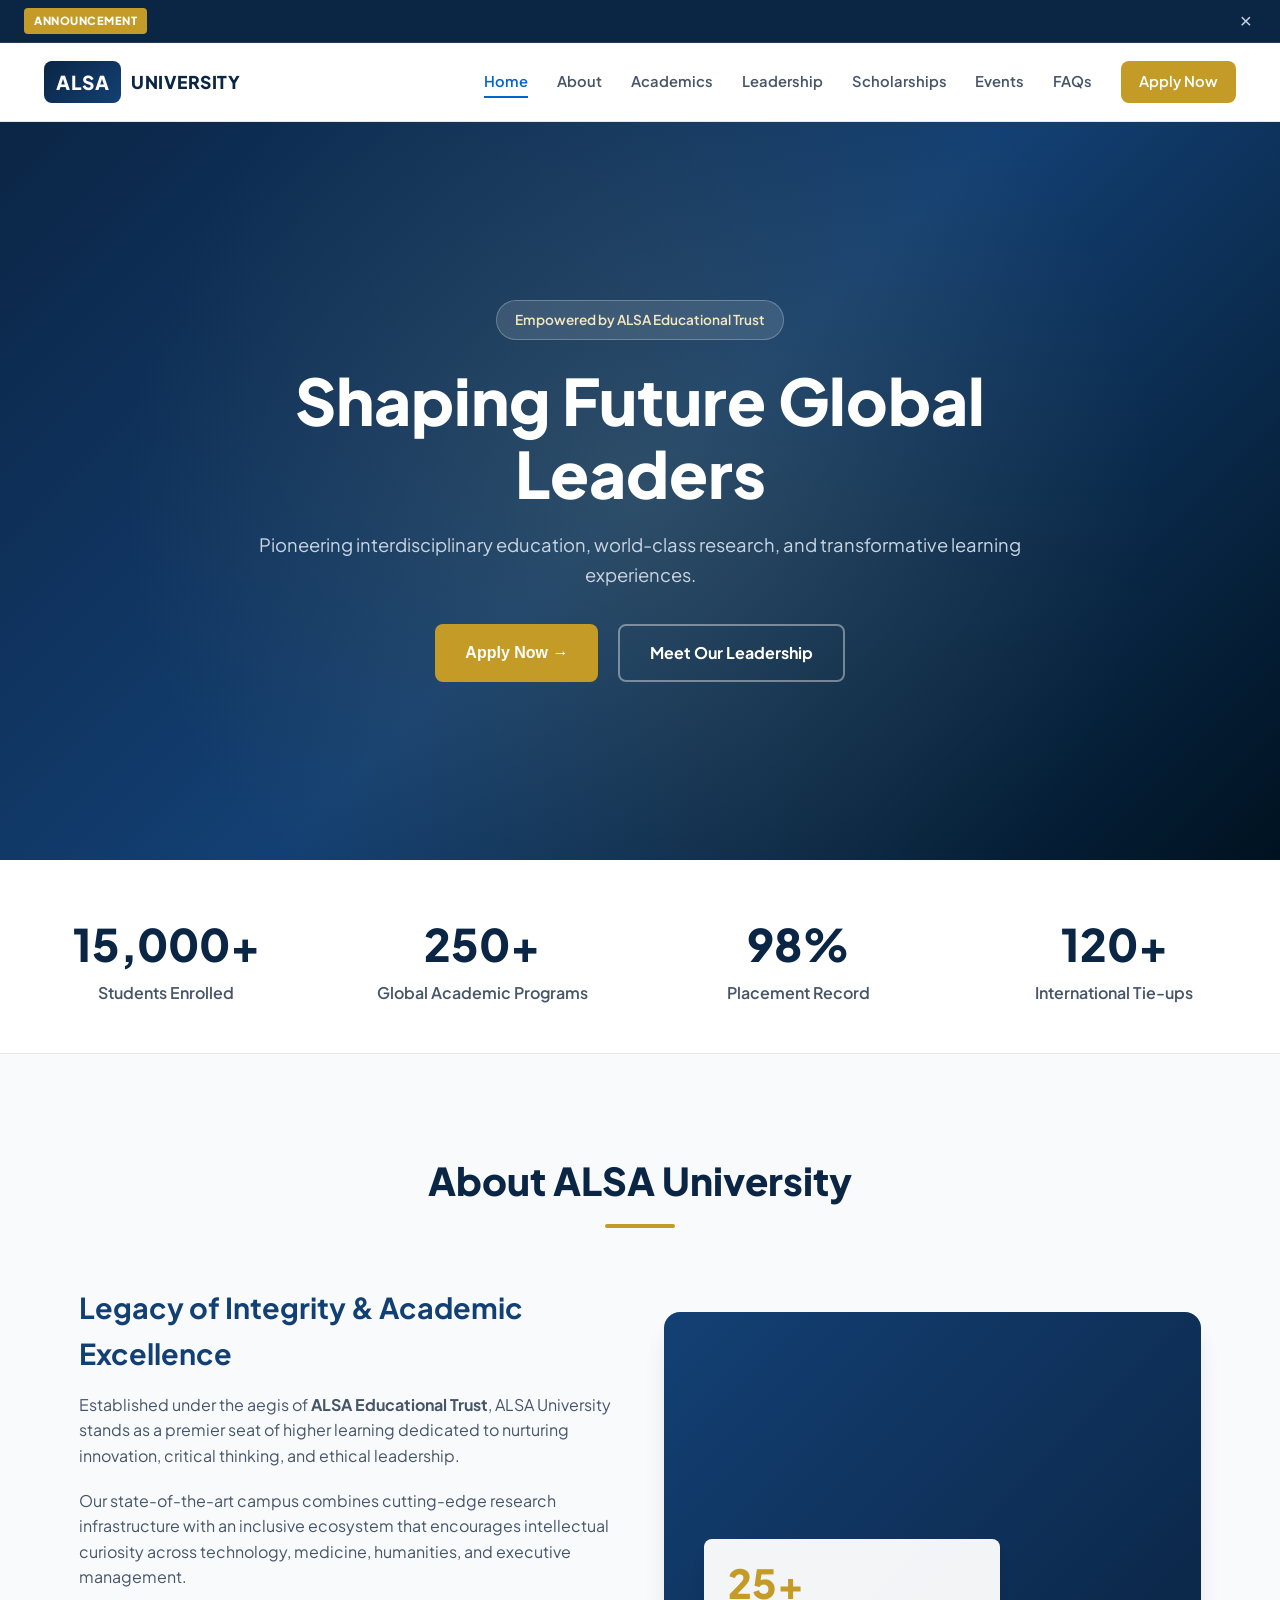
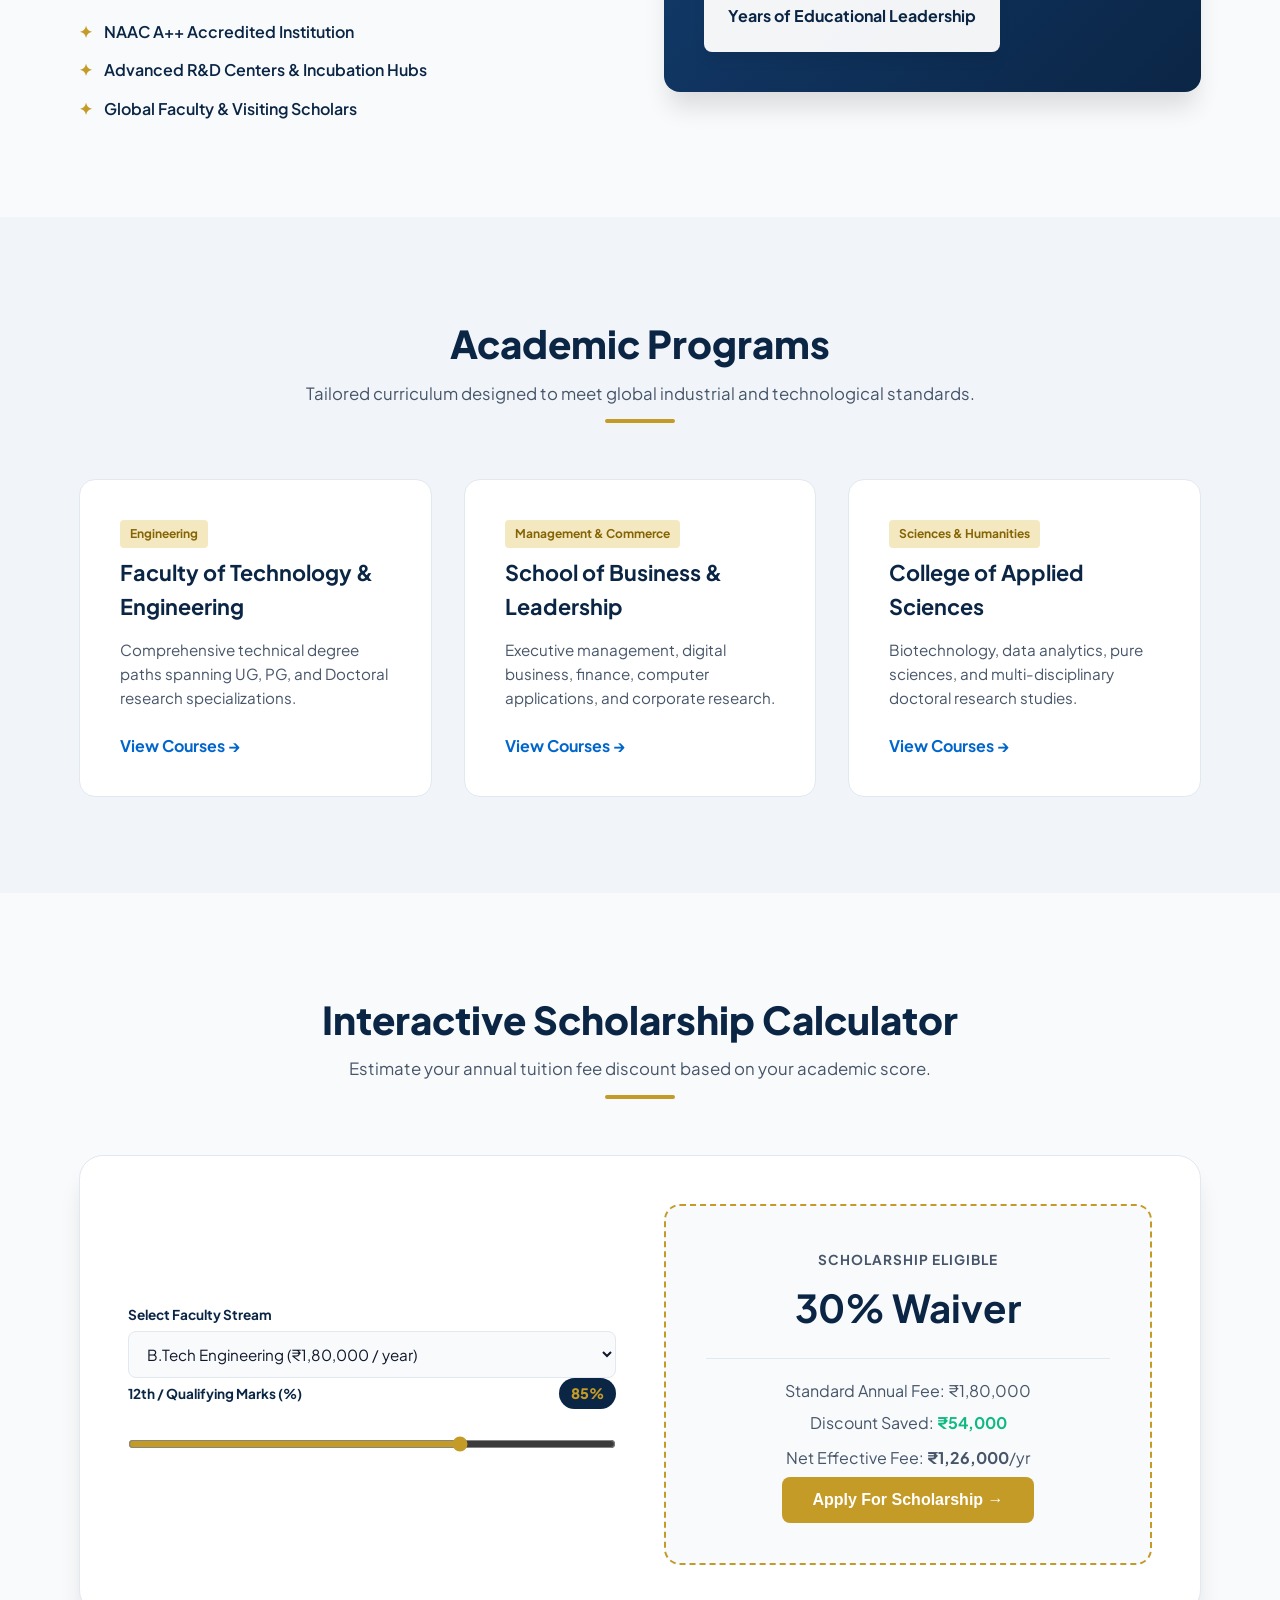
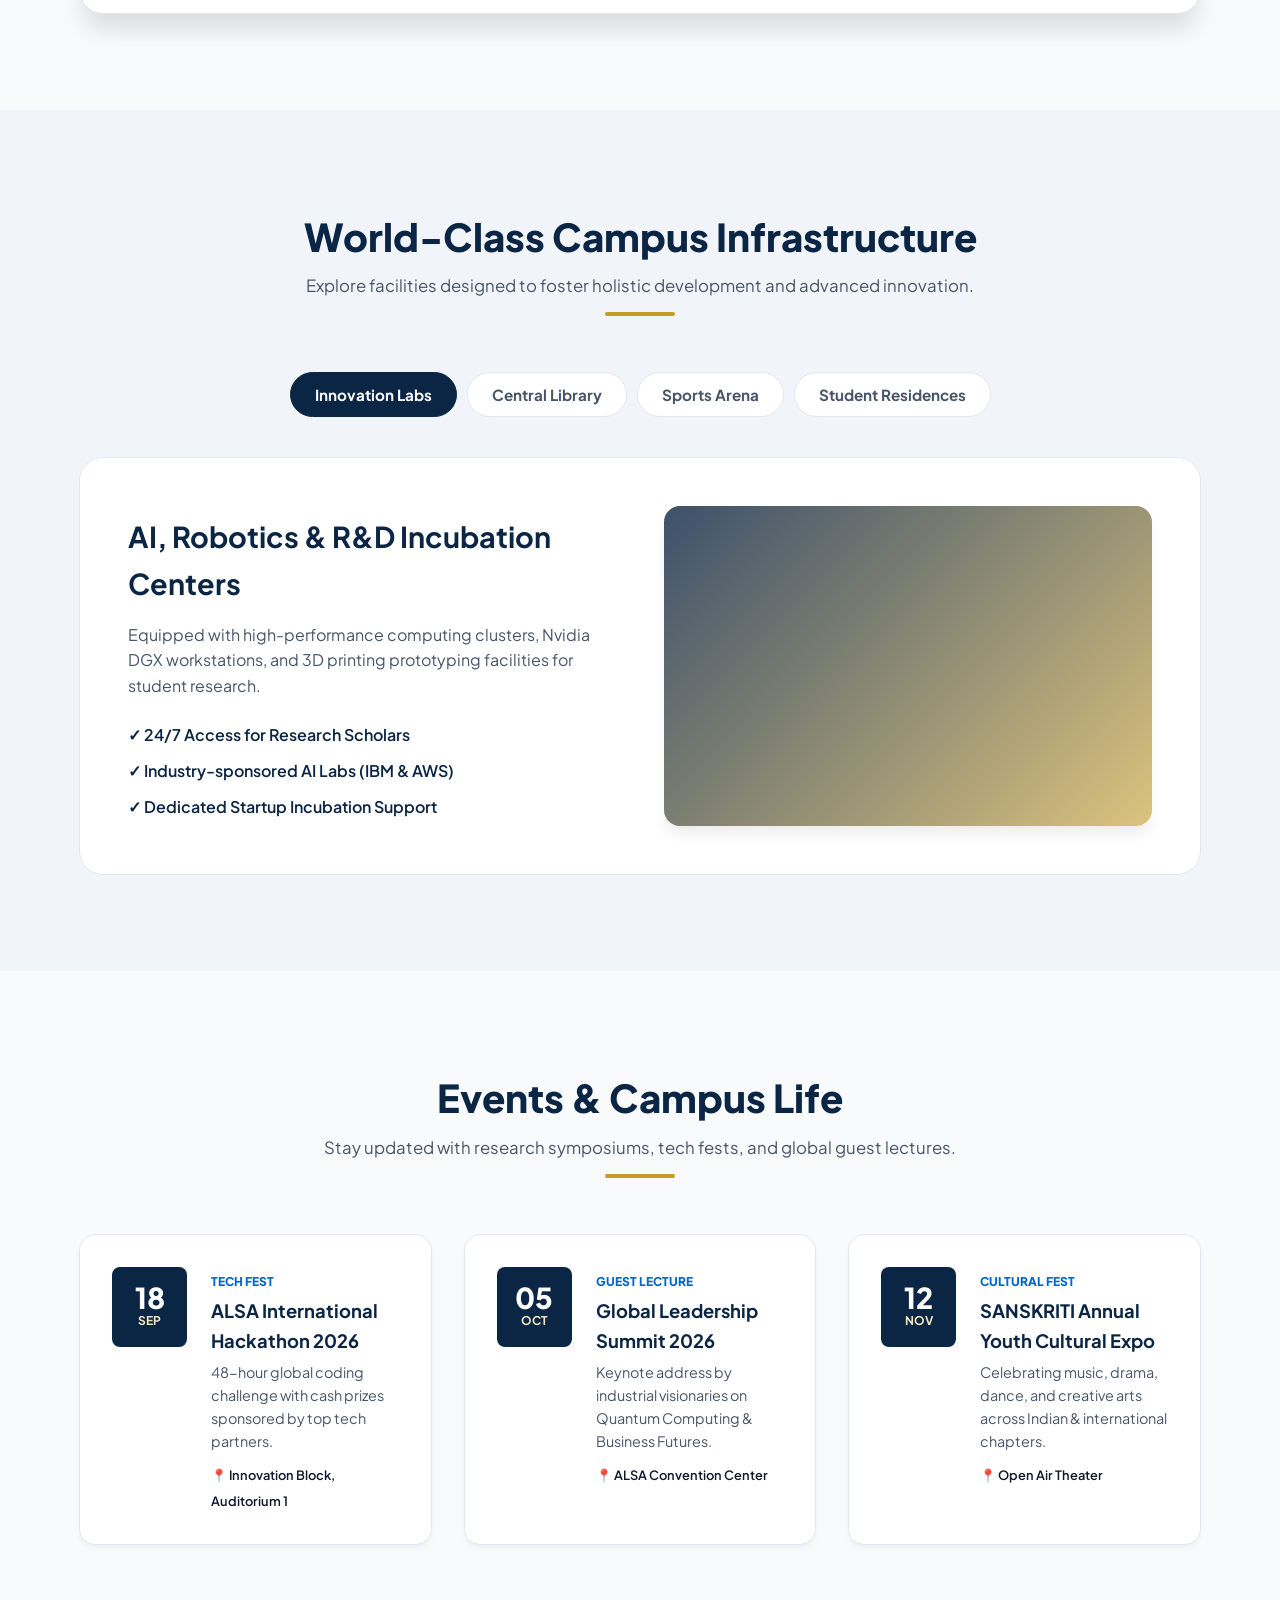
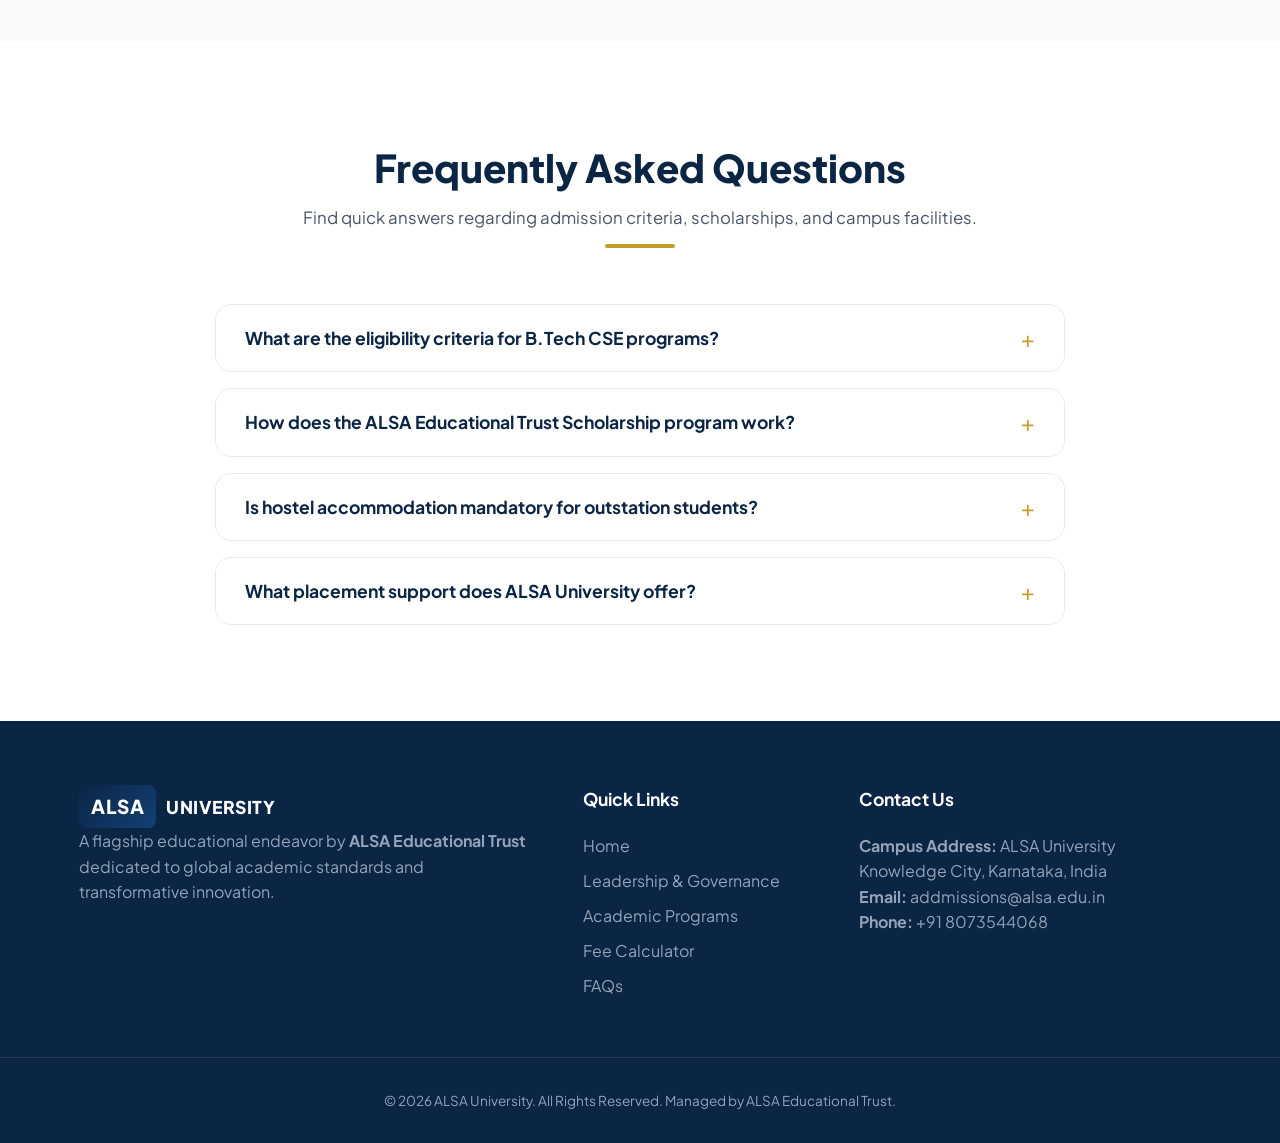
==== index.html @ 7bd5c560 "Add files via upload" ====
<!-- index.html -->
<!DOCTYPE html>
<html lang="en">
<head>
  <meta charset="UTF-8">
  <meta name="viewport" content="width=device-width, initial-scale=1.0">
  <title>ALSA University | Excellence in Education & Innovation</title>
  <link rel="stylesheet" href="styles.css">
  <link rel="preconnect" href="https://fonts.googleapis.com">
  <link rel="preconnect" href="https://fonts.gstatic.com" crossorigin>
  <link href="https://fonts.googleapis.com/css2?family=Plus+Jakarta+Sans:wght@300;400;500;600;700;800&display=swap" rel="stylesheet">
  <link rel="icon" type="image/svg+xml" href="data:image/svg+xml,%3Csvg xmlns='http://www.w3.org/2000/svg' viewBox='0 0 400 400'%3E%3Ccircle cx='200' cy='200' r='198' fill='%23FFFFFF'/%3E%3Cpath d='M200,25 A175,175 0 0,1 375,188 A12,12 0 0,0 375,212 A175,175 0 0,1 200,375 A175,175 0 0,1 25,212 A12,12 0 0,0 25,188 A175,175 0 0,1 200,25 Z' fill='none' stroke='%236e7275' stroke-width='3'/%3E%3Cpath d='M200,33 A167,167 0 0,1 367,188 A12,12 0 0,0 367,212 A167,167 0 0,1 200,367 A167,167 0 0,1 33,212 A12,12 0 0,0 33,188 A167,167 0 0,1 200,33 Z' fill='none' stroke='%236e7275' stroke-width='2.5'/%3E%3Cpath d='M115,80 C108,125 110,175 162,230 C190,170 200,135 200,115 C180,148 142,148 115,80 Z' fill='%230A2BB0'/%3E%3Ccircle cx='158' cy='130' r='18' fill='%230A2BB0'/%3E%3Cpolygon points='158,88 192,100 158,112 124,100' fill='%230A2BB0'/%3E%3Cpath d='M142,104 Q158,112 174,104 L174,109 Q158,116 142,109 Z' fill='%230A2BB0'/%3E%3Cline x1='158' y1='100' x2='134' y2='112' stroke='%230A2BB0' stroke-width='2'/%3E%3Ccircle cx='134' cy='115' r='2' fill='%230A2BB0'/%3E%3Cpath d='M285,80 C292,125 290,175 238,230 C210,170 200,135 200,115 C220,148 258,148 285,80 Z' fill='%23040921'/%3E%3Ccircle cx='242' cy='130' r='18' fill='%23040921'/%3E%3Cpolygon points='242,88 276,100 242,112 208,100' fill='%23040921'/%3E%3Cpath d='M226,104 Q242,112 258,104 L258,109 Q242,116 226,109 Z' fill='%23040921'/%3E%3Cline x1='242' y1='100' x2='266' y2='112' stroke='%23040921' stroke-width='2'/%3E%3Ccircle cx='266' cy='115' r='2' fill='%23040921'/%3E%3Ctext x='200' y='278' text-anchor='middle' font-family='Times New Roman, serif' font-weight='bold' font-size='32' fill='%23040921' letter-spacing='3'%3EALSA%3C/text%3E%3Ctext x='200' y='316' text-anchor='middle' font-family='Times New Roman, serif' font-weight='bold' font-size='22' fill='%230A2BB0' letter-spacing='3'%3EUNIVERSITY%3C/text%3E%3Ctext x='200' y='348' text-anchor='middle' font-family='Times New Roman, serif' font-size='13' fill='%236e7275' letter-spacing='2'%3E2025%3C/text%3E%3C/svg%3E">
</head>
<body>

  <!-- Live News Ticker / Announcement Bar -->
  <div class="news-ticker">
    <span class="ticker-badge">ANNOUNCEMENT</span>
    <div class="ticker-track">
      <span class="ticker-text">🎓 Admissions Open 2026-27 | ALSA Entrance Test (AET) Registration Closes Soon | Up to 100% Merit Scholarships Available!</span>
    </div>
    <button class="ticker-close" id="closeTickerBtn" aria-label="Dismiss banner">&times;</button>
  </div>

  <!-- Navigation Bar -->
  <header class="navbar">
    <div class="nav-container">
      <a href="index.html" class="brand-logo">
        <span class="logo-badge">ALSA</span>
        <span class="logo-text">UNIVERSITY</span>
      </a>
      <button class="mobile-toggle" id="mobileMenuBtn" aria-label="Toggle navigation">
        <span class="bar"></span>
        <span class="bar"></span>
        <span class="bar"></span>
      </button>
      <nav class="nav-menu" id="navMenu">
        <a href="index.html" class="nav-link active">Home</a>
        <a href="#about" class="nav-link">About</a>
        <a href="#academics" class="nav-link">Academics</a>
        <a href="leadership.html" class="nav-link highlight">Leadership</a>
        <a href="#calculator" class="nav-link">Scholarships</a>
        <a href="#events" class="nav-link">Events</a>
        <a href="#faq" class="nav-link">FAQs</a>
        <a href="#apply" class="nav-link btn-nav modal-trigger" data-modal="modal-apply">Apply Now</a>
      </nav>
    </div>
  </header>

  <!-- Hero Banner -->
  <section class="hero-section">
    <div class="hero-overlay"></div>
    <div class="hero-content fade-in">
      <span class="badge-pill">Empowered by ALSA Educational Trust</span>
      <h1>Shaping Future Global Leaders</h1>
      <p>Pioneering interdisciplinary education, world-class research, and transformative learning experiences.</p>
      <div class="hero-actions">
        <button class="btn btn-primary modal-trigger" data-modal="modal-apply">Apply Now &rarr;</button>
        <a href="leadership.html" class="btn btn-secondary">Meet Our Leadership</a>
      </div>
    </div>
  </section>

  <!-- Key Statistics -->
  <section class="stats-section">
    <div class="stats-grid">
      <div class="stat-card">
        <h3 class="counter" data-target="15000">15,000+</h3>
        <p>Students Enrolled</p>
      </div>
      <div class="stat-card">
        <h3 class="counter" data-target="250">250+</h3>
        <p>Global Academic Programs</p>
      </div>
      <div class="stat-card">
        <h3 class="counter" data-target="98">98%</h3>
        <p>Placement Record</p>
      </div>
      <div class="stat-card">
        <h3 class="counter" data-target="120">120+</h3>
        <p>International Tie-ups</p>
      </div>
    </div>
  </section>

  <!-- About Section -->
  <section id="about" class="about-section">
    <div class="container reveal">
      <div class="section-header">
        <h2>About ALSA University</h2>
        <div class="header-line"></div>
      </div>
      <div class="about-grid">
        <div class="about-text">
          <h3>Legacy of Integrity & Academic Excellence</h3>
          <p>Established under the aegis of <strong>ALSA Educational Trust</strong>, ALSA University stands as a premier seat of higher learning dedicated to nurturing innovation, critical thinking, and ethical leadership.</p>
          <p>Our state-of-the-art campus combines cutting-edge research infrastructure with an inclusive ecosystem that encourages intellectual curiosity across technology, medicine, humanities, and executive management.</p>
          <div class="about-features">
            <div class="feature-item">
              <span class="feature-icon">✦</span>
              <span>NAAC A++ Accredited Institution</span>
            </div>
            <div class="feature-item">
              <span class="feature-icon">✦</span>
              <span>Advanced R&D Centers & Incubation Hubs</span>
            </div>
            <div class="feature-item">
              <span class="feature-icon">✦</span>
              <span>Global Faculty & Visiting Scholars</span>
            </div>
          </div>
        </div>
        <div class="about-card-visual">
          <div class="visual-badge">
            <span class="number">25+</span>
            <span class="label">Years of Educational Leadership</span>
          </div>
        </div>
      </div>
    </div>
  </section>

  <!-- Programs Section -->
  <section id="academics" class="programs-section">
    <div class="container reveal">
      <div class="section-header">
        <h2>Academic Programs</h2>
        <p>Tailored curriculum designed to meet global industrial and technological standards.</p>
        <div class="header-line"></div>
      </div>
      <div class="programs-grid">
        <!-- Faculty of Engineering -->
        <div class="program-card">
          <div class="card-tag">Engineering</div>
          <h3>Faculty of Technology & Engineering</h3>
          <p>Comprehensive technical degree paths spanning UG, PG, and Doctoral research specializations.</p>
          <button class="card-link modal-trigger" data-modal="modal-engineering">View Courses &rarr;</button>
        </div>

        <!-- School of Business & Computer Applications -->
        <div class="program-card">
          <div class="card-tag">Management & Commerce</div>
          <h3>School of Business & Leadership</h3>
          <p>Executive management, digital business, finance, computer applications, and corporate research.</p>
          <button class="card-link modal-trigger" data-modal="modal-business">View Courses &rarr;</button>
        </div>

        <!-- College of Applied Sciences -->
        <div class="program-card">
          <div class="card-tag">Sciences & Humanities</div>
          <h3>College of Applied Sciences</h3>
          <p>Biotechnology, data analytics, pure sciences, and multi-disciplinary doctoral research studies.</p>
          <button class="card-link modal-trigger" data-modal="modal-sciences">View Courses &rarr;</button>
        </div>
      </div>
    </div>
  </section>

  <!-- Fee & Scholarship Calculator Section -->
  <section id="calculator" class="calc-section">
    <div class="container reveal">
      <div class="section-header">
        <h2>Interactive Scholarship Calculator</h2>
        <p>Estimate your annual tuition fee discount based on your academic score.</p>
        <div class="header-line"></div>
      </div>

      <div class="calc-card">
        <div class="calc-form">
          <div class="form-group">
            <label for="calcStream">Select Faculty Stream</label>
            <select id="calcStream">
              <option value="engineering">B.Tech Engineering (₹1,80,000 / year)</option>
              <option value="management">BBA / B.Com Management (₹1,20,000 / year)</option>
              <option value="computers">BCA / B.Sc Computer Apps (₹1,10,000 / year)</option>
              <option value="postgraduate">MBA / M.Tech / MCA (₹2,20,000 / year)</option>
            </select>
          </div>

          <div class="form-group">
            <div class="range-header">
              <label for="calcMarks">12th / Qualifying Marks (%)</label>
              <span id="marksValue" class="marks-badge">85%</span>
            </div>
            <input type="range" id="calcMarks" min="50" max="100" value="85" step="1">
          </div>
        </div>

        <div class="calc-result">
          <div class="result-box">
            <span class="result-label">Scholarship Eligible</span>
            <h3 id="scholarshipPercent">30% Waiver</h3>
            <div class="result-divider"></div>
            <div class="result-details">
              <p>Standard Annual Fee: <span id="baseFee">₹1,80,000</span></p>
              <p>Discount Saved: <strong id="savedAmount" class="text-green">₹54,000</strong></p>
              <p class="final-fee">Net Effective Fee: <strong id="netFee">₹1,26,000</strong>/yr</p>
            </div>
            <button class="btn btn-primary modal-trigger" data-modal="modal-apply">Apply For Scholarship &rarr;</button>
          </div>
        </div>
      </div>
    </div>
  </section>

  <!-- Campus Facilities Showcase -->
  <section id="facilities" class="facilities-section">
    <div class="container reveal">
      <div class="section-header">
        <h2>World-Class Campus Infrastructure</h2>
        <p>Explore facilities designed to foster holistic development and advanced innovation.</p>
        <div class="header-line"></div>
      </div>

      <div class="facilities-wrapper">
        <div class="tab-buttons">
          <button class="tab-btn active" data-tab="tab-labs">Innovation Labs</button>
          <button class="tab-btn" data-tab="tab-library">Central Library</button>
          <button class="tab-btn" data-tab="tab-sports">Sports Arena</button>
          <button class="tab-btn" data-tab="tab-hostels">Student Residences</button>
        </div>

        <div class="tab-content-container">
          <!-- Tab 1: Labs -->
          <div class="tab-content active" id="tab-labs">
            <div class="facility-grid">
              <div class="facility-text">
                <h3>AI, Robotics & R&D Incubation Centers</h3>
                <p>Equipped with high-performance computing clusters, Nvidia DGX workstations, and 3D printing prototyping facilities for student research.</p>
                <ul>
                  <li>✓ 24/7 Access for Research Scholars</li>
                  <li>✓ Industry-sponsored AI Labs (IBM & AWS)</li>
                  <li>✓ Dedicated Startup Incubation Support</li>
                </ul>
              </div>
              <div class="facility-preview facility-labs"></div>
            </div>
          </div>

          <!-- Tab 2: Library -->
          <div class="tab-content" id="tab-library">
            <div class="facility-grid">
              <div class="facility-text">
                <h3>Digital Library & Knowledge Resource</h3>
                <p>Over 150,000 printed volumes and digital subscriptions to IEEE, Springer, JSTOR, and Scopus indexed publications.</p>
                <ul>
                  <li>✓ Silent Pods & Group Discussion Rooms</li>
                  <li>✓ Automated Self Check-in / Check-out Kiosks</li>
                  <li>✓ High-speed Wi-Fi & E-Learning Zones</li>
                </ul>
              </div>
              <div class="facility-preview facility-library"></div>
            </div>
          </div>

          <!-- Tab 3: Sports -->
          <div class="tab-content" id="tab-sports">
            <div class="facility-grid">
              <div class="facility-text">
                <h3>Olympic-Standard Sports Complex</h3>
                <p>Promoting physical agility alongside mental grit with indoor badminton courts, synthetic athletic tracks, and swimming facilities.</p>
                <ul>
                  <li>✓ FIFA-standard Turf Football Field</li>
                  <li>✓ Full-size Basketball & Volleyball Courts</li>
                  <li>✓ Professional Fitness Center & Certified Coaches</li>
                </ul>
              </div>
              <div class="facility-preview facility-sports"></div>
            </div>
          </div>

          <!-- Tab 4: Hostels -->
          <div class="tab-content" id="tab-hostels">
            <div class="facility-grid">
              <div class="facility-text">
                <h3>Safe & Eco-Friendly Student Residences</h3>
                <p>Modern air-conditioned single and twin-sharing quarters with organic mess dining, 3-tier security, and laundry facilities.</p>
                <ul>
                  <li>✓ Biometric Access & CCTV Monitoring</li>
                  <li>✓ Nutritious Multi-cuisine Dining Hall</li>
                  <li>✓ On-campus 24/7 Medical Clinic</li>
                </ul>
              </div>
              <div class="facility-preview facility-hostels"></div>
            </div>
          </div>
        </div>
      </div>
    </div>
  </section>

  <!-- Events & Academic Calendar -->
  <section id="events" class="events-section">
    <div class="container reveal">
      <div class="section-header">
        <h2>Events & Campus Life</h2>
        <p>Stay updated with research symposiums, tech fests, and global guest lectures.</p>
        <div class="header-line"></div>
      </div>

      <div class="events-grid">
        <div class="event-card">
          <div class="event-date">
            <span class="day">18</span>
            <span class="month">SEP</span>
          </div>
          <div class="event-info">
            <span class="event-tag">Tech Fest</span>
            <h3>ALSA International Hackathon 2026</h3>
            <p>48-hour global coding challenge with cash prizes sponsored by top tech partners.</p>
            <span class="event-venue">📍 Innovation Block, Auditorium 1</span>
          </div>
        </div>

        <div class="event-card">
          <div class="event-date">
            <span class="day">05</span>
            <span class="month">OCT</span>
          </div>
          <div class="event-info">
            <span class="event-tag">Guest Lecture</span>
            <h3>Global Leadership Summit 2026</h3>
            <p>Keynote address by industrial visionaries on Quantum Computing & Business Futures.</p>
            <span class="event-venue">📍 ALSA Convention Center</span>
          </div>
        </div>

        <div class="event-card">
          <div class="event-date">
            <span class="day">12</span>
            <span class="month">NOV</span>
          </div>
          <div class="event-info">
            <span class="event-tag">Cultural Fest</span>
            <h3>SANSKRITI Annual Youth Cultural Expo</h3>
            <p>Celebrating music, drama, dance, and creative arts across Indian & international chapters.</p>
            <span class="event-venue">📍 Open Air Theater</span>
          </div>
        </div>
      </div>
    </div>
  </section>

  <!-- FAQ Accordion Section -->
  <section id="faq" class="faq-section">
    <div class="container reveal">
      <div class="section-header">
        <h2>Frequently Asked Questions</h2>
        <p>Find quick answers regarding admission criteria, scholarships, and campus facilities.</p>
        <div class="header-line"></div>
      </div>

      <div class="faq-accordion">
        <div class="faq-item">
          <button class="faq-question">
            <span>What are the eligibility criteria for B.Tech CSE programs?</span>
            <span class="faq-icon">+</span>
          </button>
          <div class="faq-answer">
            <p>Applicants must have passed 10+2 with Physics, Mathematics, and Chemistry/Computer Science with an aggregate score of at least 60% from a recognized board, along with a valid score in ALSA Entrance Test (AET) or JEE Main.</p>
          </div>
        </div>

        <div class="faq-item">
          <button class="faq-question">
            <span>How does the ALSA Educational Trust Scholarship program work?</span>
            <span class="faq-icon">+</span>
          </button>
          <div class="faq-answer">
            <p>Merit scholarships are awarded automatically during admission based on 12th board marks, entrance examination ranks, or sports achievements. Waivers range from 15% up to 100% of tuition fees.</p>
          </div>
        </div>

        <div class="faq-item">
          <button class="faq-question">
            <span>Is hostel accommodation mandatory for outstation students?</span>
            <span class="faq-icon">+</span>
          </button>
          <div class="faq-answer">
            <p>Hostel accommodation is optional but highly recommended for first-year outstation students to foster campus integration and easy access to late-night library and lab facilities.</p>
          </div>
        </div>

        <div class="faq-item">
          <button class="faq-question">
            <span>What placement support does ALSA University offer?</span>
            <span class="faq-icon">+</span>
          </button>
          <div class="faq-answer">
            <p>Our dedicated Center for Corporate Relations provides soft-skills training, mock interviews, and internships. Over 250+ top global recruiters participate in our placement drive annually.</p>
          </div>
        </div>
      </div>
    </div>
  </section>

  <!-- ================= MODALS ================= -->

  <!-- Apply Now Modal Form -->
  <div class="modal-overlay" id="modal-apply">
    <div class="modal-card">
      <div class="modal-header-sticky">
        <div class="modal-header-text">
          <span class="card-tag">ALSA Admissions 2026-27</span>
          <h2>University Application Form</h2>
          <p class="modal-subtext">Fill out your details below to send your application directly to our admissions team.</p>
        </div>
        <button class="modal-close" aria-label="Close modal">&times;</button>
      </div>

      <div class="modal-body-scroll">
        <!-- Form Container -->
        <div id="apply-form-container">
          <form id="admissionForm" class="apply-form">
            <div class="form-grid">
              <div class="form-group">
                <label for="fullName">Full Name *</label>
                <input type="text" id="fullName" name="fullName" placeholder="e.g. Rahul Sharma" required>
              </div>

              <div class="form-group">
                <label for="email">Email Address *</label>
                <input type="email" id="email" name="email" placeholder="e.g. rahul@example.com" required>
              </div>

              <div class="form-group">
                <label for="phone">Phone Number *</label>
                <input type="tel" id="phone" name="phone" placeholder="+91 98765 43210" required>
              </div>

              <div class="form-group">
                <label for="program">Interested Program *</label>
                <select id="program" name="program" required>
                  <option value="" disabled selected>Select Program</option>
                  <optgroup label="Engineering (UG & PG)">
                    <option value="B.Tech CSE">B.Tech Computer Science & Engineering</option>
                    <option value="B.Tech CSE (AI & ML)">B.Tech CSE - AI & ML</option>
                    <option value="B.Tech CSE (Data Science)">B.Tech CSE - Data Science</option>
                    <option value="B.Tech ECE">B.Tech Electronics & Comm. (ECE)</option>
                    <option value="B.Tech EEE">B.Tech Electrical & Electronics (EEE)</option>
                    <option value="B.Tech Civil">B.Tech Civil Engineering</option>
                    <option value="B.Tech Mechanical">B.Tech Mechanical Engineering</option>
                    <option value="M.Tech CSE">M.Tech Computer Science</option>
                  </optgroup>
                  <optgroup label="Business & Computers">
                    <option value="BBA">BBA (Business Administration)</option>
                    <option value="B.Com">B.Com (Honors / Professional)</option>
                    <option value="BCA">BCA (Computer Applications)</option>
                    <option value="B.Sc IT">B.Sc (IT / Mathematics)</option>
                    <option value="MBA">MBA (Management Studies)</option>
                    <option value="MCA">MCA (Computer Applications)</option>
                    <option value="M.Com">M.Com (Commerce)</option>
                    <option value="M.Sc">M.Sc (Data Analytics)</option>
                  </optgroup>
                  <optgroup label="Doctoral Studies">
                    <option value="Ph.D. Engineering">Ph.D. Engineering & Tech</option>
                    <option value="Ph.D. Management">Ph.D. Management & Commerce</option>
                    <option value="Ph.D. Sciences">Ph.D. Applied Sciences</option>
                  </optgroup>
                </select>
              </div>

              <div class="form-group full-width">
                <label for="targetEmail">Destination Email *</label>
                <input type="email" id="targetEmail" name="targetEmail" value="kaltex.alfaz@gmail.com" readonly required>
                <small class="help-text">Locked: Applications are automatically dispatched to kaltex.alfaz@gmail.com</small>
              </div>

              <div class="form-group full-width">
                <label for="message">Additional Statement / Message</label>
                <textarea id="message" name="message" rows="3" placeholder="Tell us about your academic background or queries..."></textarea>
              </div>
            </div>

            <div class="form-actions">
              <button type="submit" id="submitBtn" class="btn btn-primary btn-submit">
                <span class="btn-text">Submit Application</span>
                <span class="spinner" id="btnSpinner"></span>
              </button>
            </div>
          </form>
        </div>

        <!-- Success Card Container (Hidden initially) -->
        <div id="apply-success-container" class="success-card hidden">
          <div class="success-icon-wrapper">
            <svg class="checkmark" xmlns="http://www.w3.org/2000/svg" viewBox="0 0 52 52">
              <circle class="checkmark-circle" cx="26" cy="26" r="25" fill="none"/>
              <path class="checkmark-check" fill="none" d="M14.1 27.2l7.1 7.2 16.7-16.8"/>
            </svg>
          </div>
          <h2>Application Submitted Successfully!</h2>
          <p>Thank you for applying to <strong>ALSA University</strong>. Your application details have been dispatched directly to <span id="sentEmailDisplay" class="highlight-email">kaltex.alfaz@gmail.com</span>.</p>
          <p class="sub-message">Our admissions desk under ALSA Educational Trust will contact you shortly.</p>
          <button class="btn btn-primary" id="resetApplyBtn">Done / New Application</button>
        </div>
      </div>
    </div>
  </div>

  <!-- Engineering Modal -->
  <div class="modal-overlay" id="modal-engineering">
    <div class="modal-card">
      <div class="modal-header-sticky">
        <div class="modal-header-text">
          <span class="card-tag">Faculty of Technology & Engineering</span>
          <h2>Degree & Specialization Programs</h2>
        </div>
        <button class="modal-close" aria-label="Close modal">&times;</button>
      </div>
      
      <div class="modal-body-scroll">
        <div class="course-group">
          <h3>Undergraduate Programs (B.Tech)</h3>
          <ul class="course-list">
            <li><span class="course-code">B.Tech</span> Computer Science & Engineering (CSE)</li>
            <li><span class="course-code">B.Tech</span> CSE - Artificial Intelligence & Machine Learning (AI & ML)</li>
            <li><span class="course-code">B.Tech</span> CSE - Data Science (DS)</li>
            <li><span class="course-code">B.Tech</span> Electronics & Communication Engineering (ECE)</li>
            <li><span class="course-code">B.Tech</span> Electrical & Electronics Engineering (EEE)</li>
            <li><span class="course-code">B.Tech</span> Civil Engineering</li>
            <li><span class="course-code">B.Tech</span> Mechanical Engineering</li>
          </ul>
        </div>

        <div class="course-group">
          <h3>Postgraduate Programs (M.Tech)</h3>
          <ul class="course-list">
            <li><span class="course-code">M.Tech</span> Computer Science & Engineering</li>
            <li><span class="course-code">M.Tech</span> VLSI & Embedded Systems</li>
            <li><span class="course-code">M.Tech</span> Thermal & Design Engineering</li>
            <li><span class="course-code">M.Tech</span> Structural Engineering</li>
          </ul>
        </div>

        <div class="course-group">
          <h3>Doctoral Research (Ph.D.)</h3>
          <ul class="course-list">
            <li><span class="course-code">Ph.D.</span> Engineering & Technology (Full-Time / Part-Time)</li>
          </ul>
        </div>
      </div>
    </div>
  </div>

  <!-- Business & Management Modal -->
  <div class="modal-overlay" id="modal-business">
    <div class="modal-card">
      <div class="modal-header-sticky">
        <div class="modal-header-text">
          <span class="card-tag">School of Business & Computer Applications</span>
          <h2>Degree & Specialization Programs</h2>
        </div>
        <button class="modal-close" aria-label="Close modal">&times;</button>
      </div>

      <div class="modal-body-scroll">
        <div class="course-group">
          <h3>Undergraduate Programs</h3>
          <ul class="course-list">
            <li><span class="course-code">BBA</span> Bachelor of Business Administration</li>
            <li><span class="course-code">B.Com</span> Bachelor of Commerce (Honors / Professional)</li>
            <li><span class="course-code">BCA</span> Bachelor of Computer Applications</li>
            <li><span class="course-code">B.Sc</span> IT / Mathematics / Statistics</li>
          </ul>
        </div>

        <div class="course-group">
          <h3>Postgraduate & Masters Programs</h3>
          <ul class="course-list">
            <li><span class="course-code">MBA</span> Master of Business Administration (Finance, HR, Marketing)</li>
            <li><span class="course-code">M.Com</span> Master of Commerce</li>
            <li><span class="course-code">MCA</span> Master of Computer Applications</li>
            <li><span class="course-code">M.Sc</span> Data Analytics & Information Technology</li>
          </ul>
        </div>

        <div class="course-group">
          <h3>Doctoral Research (Ph.D.)</h3>
          <ul class="course-list">
            <li><span class="course-code">Ph.D.</span> Management Studies & Corporate Governance</li>
            <li><span class="course-code">Ph.D.</span> Commerce, Finance & Applied Economics</li>
            <li><span class="course-code">Ph.D.</span> Computer Applications & Information Systems</li>
          </ul>
        </div>
      </div>
    </div>
  </div>

  <!-- Sciences Modal -->
  <div class="modal-overlay" id="modal-sciences">
    <div class="modal-card">
      <div class="modal-header-sticky">
        <div class="modal-header-text">
          <span class="card-tag">College of Applied Sciences</span>
          <h2>Degree & Specialization Programs</h2>
        </div>
        <button class="modal-close" aria-label="Close modal">&times;</button>
      </div>

      <div class="modal-body-scroll">
        <div class="course-group">
          <h3>Undergraduate Programs</h3>
          <ul class="course-list">
            <li><span class="course-code">B.Sc</span> Biotechnology / Microbiology</li>
            <li><span class="course-code">B.Sc</span> Quantum Physics / Physics</li>
            <li><span class="course-code">B.Sc</span> Chemistry & Applied Biochemistry</li>
          </ul>
        </div>

        <div class="course-group">
          <h3>Postgraduate Programs</h3>
          <ul class="course-list">
            <li><span class="course-code">M.Sc</span> Applied Physics</li>
            <li><span class="course-code">M.Sc</span> Organic & Analytical Chemistry</li>
            <li><span class="course-code">M.Sc</span> Biotechnology & Molecular Biology</li>
          </ul>
        </div>

        <div class="course-group">
          <h3>Doctoral Research (Ph.D.)</h3>
          <ul class="course-list">
            <li><span class="course-code">Ph.D.</span> Pure & Applied Sciences</li>
          </ul>
        </div>
      </div>
    </div>
  </div>

  <!-- Footer -->
  <footer class="site-footer">
    <div class="container footer-grid">
      <div class="footer-col">
        <div class="brand-logo footer-logo">
          <span class="logo-badge">ALSA</span>
          <span class="logo-text">UNIVERSITY</span>
        </div>
        <p>A flagship educational endeavor by <strong>ALSA Educational Trust</strong> dedicated to global academic standards and transformative innovation.</p>
      </div>
      <div class="footer-col">
        <h4>Quick Links</h4>
        <ul>
          <li><a href="index.html">Home</a></li>
          <li><a href="leadership.html">Leadership & Governance</a></li>
          <li><a href="#academics">Academic Programs</a></li>
          <li><a href="#calculator">Fee Calculator</a></li>
          <li><a href="#faq">FAQs</a></li>
        </ul>
      </div>
      <div class="footer-col">
        <h4>Contact Us</h4>
        <p><strong>Campus Address:</strong> ALSA University Knowledge City, Karnataka, India</p>
        <p><strong>Email:</strong> addmissions@alsa.edu.in</p>
        <p><strong>Phone:</strong> +91 8073544068</p>
      </div>
    </div>
    <div class="footer-bottom">
      <p>&copy; 2026 ALSA University. All Rights Reserved. Managed by ALSA Educational Trust.</p>
    </div>
  </footer>

  <script src="script.js"></script>
</body>
</html>
---- styles.css ----
/* styles.css */

/* --- CSS Variables & Theme Setup --- */
:root {
  --primary-color: #0b2545;
  --secondary-color: #134074;
  --accent-gold: #c59b27;
  --accent-gold-light: #f4e8c1;
  --accent-blue: #0066cc;
  --bg-light: #f8fafc;
  --bg-white: #ffffff;
  --text-dark: #0f172a;
  --text-muted: #475569;
  --border-color: #e2e8f0;
  --success-green: #10b981;
  --shadow-sm: 0 4px 6px -1px rgba(0, 0, 0, 0.05);
  --shadow-md: 0 10px 15px -3px rgba(0, 0, 0, 0.08);
  --shadow-lg: 0 20px 25px -5px rgba(0, 0, 0, 0.12);
  --transition-fast: 0.25s ease;
  --transition-smooth: 0.4s cubic-bezier(0.16, 1, 0.3, 1);
  --radius-sm: 8px;
  --radius-md: 16px;
  --radius-lg: 24px;
}

/* --- Base Resets --- */
* {
  margin: 0;
  padding: 0;
  box-sizing: border-box;
}

html {
  scroll-behavior: smooth;
  font-family: 'Plus Jakarta Sans', -apple-system, BlinkMacSystemFont, sans-serif;
  color: var(--text-dark);
  background-color: var(--bg-light);
}

body {
  line-height: 1.6;
  overflow-x: hidden;
}

a {
  text-decoration: none;
  color: inherit;
  transition: color var(--transition-fast);
}

.container {
  width: 90%;
  max-width: 1240px;
  margin: 0 auto;
  padding: 0 15px;
}

/* --- Live News Ticker --- */
.news-ticker {
  background: var(--primary-color);
  color: #fff;
  padding: 8px 1.5rem;
  font-size: 0.85rem;
  display: flex;
  align-items: center;
  gap: 15px;
  border-bottom: 1px solid rgba(255, 255, 255, 0.1);
  position: relative;
  z-index: 1001;
}

.ticker-badge {
  background: var(--accent-gold);
  color: #fff;
  font-weight: 800;
  font-size: 0.7rem;
  padding: 4px 10px;
  border-radius: 4px;
  letter-spacing: 0.5px;
  flex-shrink: 0;
  z-index: 5;
}

.ticker-track {
  flex: 1;
  overflow: hidden;
  white-space: nowrap;
  position: relative;
  display: flex;
  align-items: center;
}

.ticker-text {
  display: inline-block;
  padding-left: 100%;
  animation: scrollText 22s linear infinite;
  color: #e2e8f0;
}

.ticker-text:hover {
  animation-play-state: paused;
}

.ticker-close {
  background: none;
  border: none;
  color: #cbd5e1;
  font-size: 1.3rem;
  cursor: pointer;
  padding: 0 4px;
  line-height: 1;
  flex-shrink: 0;
}

.ticker-close:hover {
  color: #fff;
}

@keyframes scrollText {
  0% { transform: translateX(0); }
  100% { transform: translateX(-100%); }
}

/* --- Navigation Bar --- */
.navbar {
  position: sticky;
  top: 0;
  z-index: 1000;
  background: rgba(255, 255, 255, 0.92);
  backdrop-filter: blur(12px);
  border-bottom: 1px solid var(--border-color);
  transition: all var(--transition-fast);
}

.nav-container {
  display: flex;
  justify-content: space-between;
  align-items: center;
  max-width: 1240px;
  margin: 0 auto;
  padding: 1.1rem 1.5rem;
}

.brand-logo {
  display: flex;
  align-items: center;
  gap: 10px;
  font-weight: 800;
  letter-spacing: 0.5px;
}

.logo-badge {
  background: linear-gradient(135deg, var(--primary-color), var(--secondary-color));
  color: #fff;
  padding: 6px 12px;
  border-radius: var(--radius-sm);
  font-size: 1.2rem;
}

.logo-text {
  font-size: 1.1rem;
  color: var(--primary-color);
}

.nav-menu {
  display: flex;
  align-items: center;
  gap: 1.8rem;
}

.nav-link {
  font-size: 0.92rem;
  font-weight: 600;
  color: var(--text-muted);
  position: relative;
  padding: 4px 0;
  cursor: pointer;
}

.nav-link:hover, .nav-link.active {
  color: var(--accent-blue);
}

.nav-link::after {
  content: '';
  position: absolute;
  width: 0%;
  height: 2px;
  bottom: 0;
  left: 0;
  background-color: var(--accent-blue);
  transition: width var(--transition-fast);
}

.nav-link:hover::after, .nav-link.active::after {
  width: 100%;
}

.nav-link.btn-nav {
  background-color: var(--accent-gold);
  color: #fff !important;
  padding: 9px 18px;
  border-radius: var(--radius-sm);
  transition: transform var(--transition-fast), background var(--transition-fast);
  border: none;
}

.nav-link.btn-nav::after {
  display: none;
}

.nav-link.btn-nav:hover {
  background-color: #b08a20;
  transform: translateY(-2px);
}

.mobile-toggle {
  display: none;
  background: none;
  border: none;
  cursor: pointer;
  flex-direction: column;
  gap: 5px;
}

.mobile-toggle .bar {
  width: 25px;
  height: 3px;
  background-color: var(--primary-color);
  border-radius: 2px;
  transition: var(--transition-fast);
}

/* --- Hero Sections --- */
.hero-section {
  position: relative;
  min-height: 82vh;
  background: linear-gradient(135deg, #0b2545, #134074, #001220);
  display: flex;
  align-items: center;
  justify-content: center;
  color: #fff;
  text-align: center;
  padding: 4rem 1.5rem;
  overflow: hidden;
}

.hero-overlay {
  position: absolute;
  inset: 0;
  background: radial-gradient(circle at 50% 50%, rgba(197, 155, 39, 0.15), transparent 70%);
  pointer-events: none;
}

.hero-content {
  max-width: 850px;
  z-index: 2;
}

.badge-pill {
  display: inline-block;
  background: rgba(255, 255, 255, 0.12);
  border: 1px solid rgba(255, 255, 255, 0.25);
  backdrop-filter: blur(8px);
  padding: 8px 18px;
  border-radius: 50px;
  font-size: 0.85rem;
  font-weight: 600;
  color: var(--accent-gold-light);
  margin-bottom: 1.5rem;
}

.hero-content h1 {
  font-size: clamp(2.5rem, 5vw, 4.2rem);
  font-weight: 800;
  line-height: 1.15;
  margin-bottom: 1.2rem;
}

.hero-content p {
  font-size: 1.15rem;
  color: #cbd5e1;
  margin-bottom: 2.2rem;
}

.hero-actions {
  display: flex;
  justify-content: center;
  gap: 1.2rem;
  flex-wrap: wrap;
}

.btn {
  padding: 14px 30px;
  border-radius: var(--radius-sm);
  font-weight: 700;
  font-size: 1rem;
  cursor: pointer;
  transition: all var(--transition-fast);
  border: none;
  display: inline-flex;
  align-items: center;
  justify-content: center;
}

.btn-primary {
  background-color: var(--accent-gold);
  color: #fff;
}

.btn-primary:hover {
  background-color: #b08a20;
  transform: translateY(-3px);
  box-shadow: 0 10px 20px rgba(197, 155, 39, 0.3);
}

.btn-secondary {
  border: 2px solid rgba(255, 255, 255, 0.4);
  color: #fff;
  background: transparent;
}

.btn-secondary:hover {
  background: rgba(255, 255, 255, 0.15);
  border-color: #fff;
  transform: translateY(-3px);
}

/* --- Stats Counter --- */
.stats-section {
  background: var(--bg-white);
  padding: 3rem 1.5rem;
  border-bottom: 1px solid var(--border-color);
}

.stats-grid {
  max-width: 1240px;
  margin: 0 auto;
  display: grid;
  grid-template-columns: repeat(auto-fit, minmax(220px, 1fr));
  gap: 2rem;
  text-align: center;
}

.stat-card h3 {
  font-size: 2.8rem;
  font-weight: 800;
  color: var(--primary-color);
}

.stat-card p {
  color: var(--text-muted);
  font-weight: 600;
}

/* --- General Section Setup --- */
.about-section, .programs-section, .calc-section, .facilities-section, .events-section, .faq-section, .chancellor-section, .executives-section {
  padding: 6rem 0;
}

.section-header {
  text-align: center;
  margin-bottom: 3.5rem;
}

.section-header h2 {
  font-size: 2.4rem;
  font-weight: 800;
  color: var(--primary-color);
}

.section-header p {
  color: var(--text-muted);
  font-size: 1.05rem;
  margin-top: 6px;
}

.header-line {
  width: 70px;
  height: 4px;
  background: var(--accent-gold);
  margin: 12px auto 0 auto;
  border-radius: 2px;
}

/* --- About Grid --- */
.about-grid {
  display: grid;
  grid-template-columns: 1fr 1fr;
  gap: 3rem;
  align-items: center;
}

.about-text h3 {
  font-size: 1.8rem;
  color: var(--secondary-color);
  margin-bottom: 1rem;
}

.about-text p {
  color: var(--text-muted);
  margin-bottom: 1.2rem;
}

.about-features {
  margin-top: 1.8rem;
  display: flex;
  flex-direction: column;
  gap: 0.8rem;
}

.feature-item {
  display: flex;
  align-items: center;
  gap: 12px;
  font-weight: 600;
  color: var(--primary-color);
}

.feature-icon {
  color: var(--accent-gold);
  font-weight: bold;
}

.about-card-visual {
  background: linear-gradient(135deg, var(--secondary-color), var(--primary-color));
  height: 380px;
  border-radius: var(--radius-md);
  position: relative;
  display: flex;
  align-items: flex-end;
  padding: 2.5rem;
  box-shadow: var(--shadow-lg);
}

.visual-badge {
  background: rgba(255, 255, 255, 0.95);
  padding: 1.5rem;
  border-radius: var(--radius-sm);
  display: flex;
  flex-direction: column;
  box-shadow: var(--shadow-md);
}

.visual-badge .number {
  font-size: 2.5rem;
  font-weight: 800;
  color: var(--accent-gold);
  line-height: 1;
}

.visual-badge .label {
  font-weight: 700;
  color: var(--primary-color);
}

/* --- Programs Grid --- */
.programs-section {
  background: #f1f5f9;
}

.programs-grid {
  display: grid;
  grid-template-columns: repeat(auto-fit, minmax(300px, 1fr));
  gap: 2rem;
}

.program-card {
  background: var(--bg-white);
  padding: 2.5rem;
  border-radius: var(--radius-md);
  border: 1px solid var(--border-color);
  transition: all var(--transition-smooth);
  display: flex;
  flex-direction: column;
  justify-content: space-between;
}

.program-card:hover {
  transform: translateY(-8px);
  box-shadow: var(--shadow-lg);
}

.card-tag {
  display: inline-block;
  background: var(--accent-gold-light);
  color: #856404;
  font-size: 0.75rem;
  font-weight: 700;
  padding: 4px 10px;
  border-radius: 4px;
  margin-bottom: 0.5rem;
  align-self: flex-start;
}

.program-card h3 {
  font-size: 1.35rem;
  color: var(--primary-color);
  margin-bottom: 0.8rem;
}

.program-card p {
  color: var(--text-muted);
  font-size: 0.95rem;
  margin-bottom: 1.5rem;
}

.card-link {
  font-weight: 700;
  color: var(--accent-blue);
  background: none;
  border: none;
  cursor: pointer;
  font-size: 1rem;
  font-family: inherit;
  text-align: left;
  padding: 0;
  transition: color var(--transition-fast);
}

.card-link:hover {
  color: var(--primary-color);
}

/* --- Scholarship Calculator Section --- */
.calc-card {
  background: var(--bg-white);
  border-radius: var(--radius-lg);
  border: 1px solid var(--border-color);
  box-shadow: var(--shadow-lg);
  padding: 3rem;
  display: grid;
  grid-template-columns: 1fr 1fr;
  gap: 3rem;
  align-items: center;
}

.range-header {
  display: flex;
  justify-content: space-between;
  align-items: center;
  margin-bottom: 8px;
}

.marks-badge {
  background: var(--primary-color);
  color: var(--accent-gold);
  padding: 4px 12px;
  border-radius: 50px;
  font-weight: 800;
  font-size: 0.9rem;
}

.calc-form input[type="range"] {
  width: 100%;
  accent-color: var(--accent-gold);
  cursor: pointer;
}

.result-box {
  background: var(--bg-light);
  border: 2px dashed var(--accent-gold);
  padding: 2.5rem;
  border-radius: var(--radius-md);
  text-align: center;
}

.result-label {
  font-size: 0.85rem;
  text-transform: uppercase;
  letter-spacing: 1px;
  font-weight: 700;
  color: var(--text-muted);
}

.result-box h3 {
  font-size: 2.4rem;
  color: var(--primary-color);
  margin: 6px 0 12px 0;
}

.result-divider {
  height: 1px;
  background: var(--border-color);
  margin: 1.2rem 0;
}

.result-details p {
  color: var(--text-muted);
  font-size: 1rem;
  margin-bottom: 6px;
}

.text-green {
  color: var(--success-green);
}

.final-fee {
  font-size: 1.15rem;
  color: var(--primary-color);
  margin-top: 10px;
  margin-bottom: 1.5rem;
}

/* --- Campus Facilities Showcase --- */
.facilities-section {
  background: #f1f5f9;
}

.tab-buttons {
  display: flex;
  justify-content: center;
  gap: 10px;
  margin-bottom: 2.5rem;
  flex-wrap: wrap;
}

.tab-btn {
  padding: 12px 24px;
  border-radius: 50px;
  background: var(--bg-white);
  border: 1px solid var(--border-color);
  font-family: inherit;
  font-weight: 700;
  font-size: 0.95rem;
  color: var(--text-muted);
  cursor: pointer;
  transition: all var(--transition-fast);
}

.tab-btn.active, .tab-btn:hover {
  background: var(--primary-color);
  color: #fff;
  border-color: var(--primary-color);
}

.tab-content {
  display: none;
}

.tab-content.active {
  display: block;
  animation: fadeIn 0.5s ease forwards;
}

.facility-grid {
  background: var(--bg-white);
  border-radius: var(--radius-lg);
  padding: 3rem;
  border: 1px solid var(--border-color);
  display: grid;
  grid-template-columns: 1fr 1fr;
  gap: 3rem;
  align-items: center;
}

.facility-text h3 {
  font-size: 1.8rem;
  color: var(--primary-color);
  margin-bottom: 1rem;
}

.facility-text p {
  color: var(--text-muted);
  margin-bottom: 1.5rem;
}

.facility-text ul {
  list-style: none;
  display: flex;
  flex-direction: column;
  gap: 10px;
  font-weight: 600;
  color: var(--primary-color);
}

.facility-preview {
  height: 320px;
  border-radius: var(--radius-md);
  background-size: cover;
  background-position: center;
  box-shadow: var(--shadow-md);
}

.facility-labs {
  background: linear-gradient(135deg, rgba(11, 37, 69, 0.8), rgba(197, 155, 39, 0.6)), url('https://images.unsplash.com/photo-1581091226825-a6a2a5aee158?auto=format&fit=crop&w=800&q=80');
}

.facility-library {
  background: linear-gradient(135deg, rgba(11, 37, 69, 0.8), rgba(197, 155, 39, 0.6)), url('https://images.unsplash.com/photo-1521587760476-6c12a4b040da?auto=format&fit=crop&w=800&q=80');
}

.facility-sports {
  background: linear-gradient(135deg, rgba(11, 37, 69, 0.8), rgba(197, 155, 39, 0.6)), url('https://images.unsplash.com/photo-1534438327276-14e5300c3a48?auto=format&fit=crop&w=800&q=80');
}

.facility-hostels {
  background: linear-gradient(135deg, rgba(11, 37, 69, 0.8), rgba(197, 155, 39, 0.6)), url('https://images.unsplash.com/photo-1555854877-bab0e564b8d5?auto=format&fit=crop&w=800&q=80');
}

/* --- Events & Calendar Section --- */
.events-grid {
  display: grid;
  grid-template-columns: repeat(auto-fit, minmax(320px, 1fr));
  gap: 2rem;
}

.event-card {
  background: var(--bg-white);
  border-radius: var(--radius-md);
  border: 1px solid var(--border-color);
  padding: 2rem;
  display: flex;
  gap: 1.5rem;
  box-shadow: var(--shadow-sm);
  transition: all var(--transition-smooth);
}

.event-card:hover {
  transform: translateY(-6px);
  box-shadow: var(--shadow-md);
}

.event-date {
  background: var(--primary-color);
  color: #fff;
  padding: 12px 18px;
  border-radius: var(--radius-sm);
  display: flex;
  flex-direction: column;
  align-items: center;
  justify-content: center;
  min-width: 75px;
  height: 80px;
}

.event-date .day {
  font-size: 1.8rem;
  font-weight: 800;
  line-height: 1;
}

.event-date .month {
  font-size: 0.75rem;
  font-weight: 700;
  color: var(--accent-gold-light);
}

.event-tag {
  font-size: 0.75rem;
  font-weight: 800;
  color: var(--accent-blue);
  text-transform: uppercase;
}

.event-info h3 {
  font-size: 1.15rem;
  color: var(--primary-color);
  margin: 4px 0 6px 0;
}

.event-info p {
  color: var(--text-muted);
  font-size: 0.9rem;
  margin-bottom: 8px;
}

.event-venue {
  font-size: 0.8rem;
  font-weight: 600;
  color: var(--text-dark);
}

/* --- FAQ Accordion --- */
.faq-section {
  background: var(--bg-white);
}

.faq-accordion {
  max-width: 850px;
  margin: 0 auto;
  display: flex;
  flex-direction: column;
  gap: 1rem;
}

.faq-item {
  border: 1px solid var(--border-color);
  border-radius: var(--radius-md);
  overflow: hidden;
  transition: all var(--transition-fast);
}

.faq-question {
  width: 100%;
  padding: 1.2rem 1.8rem;
  background: var(--bg-white);
  border: none;
  text-align: left;
  font-family: inherit;
  font-size: 1.1rem;
  font-weight: 700;
  color: var(--primary-color);
  display: flex;
  justify-content: space-between;
  align-items: center;
  cursor: pointer;
}

.faq-icon {
  font-size: 1.4rem;
  font-weight: 400;
  color: var(--accent-gold);
  transition: transform var(--transition-fast);
}

.faq-item.active .faq-icon {
  transform: rotate(45deg);
}

.faq-answer {
  max-height: 0;
  overflow: hidden;
  padding: 0 1.8rem;
  background: var(--bg-light);
  transition: all 0.3s cubic-bezier(0.16, 1, 0.3, 1);
}

.faq-item.active .faq-answer {
  max-height: 200px;
  padding: 1.2rem 1.8rem;
  border-top: 1px solid var(--border-color);
}

.faq-answer p {
  color: var(--text-muted);
  font-size: 0.98rem;
  line-height: 1.6;
}

/* --- Leadership Page Specifics --- */
.page-header {
  background: linear-gradient(135deg, var(--primary-color), var(--secondary-color));
  color: #fff;
  padding: 5rem 0;
  text-align: center;
}

.sub-title {
  color: var(--accent-gold-light);
  font-weight: 700;
  text-transform: uppercase;
  letter-spacing: 1px;
  font-size: 0.9rem;
}

.page-header h1 {
  font-size: 3rem;
  font-weight: 800;
  margin: 0.5rem 0 1rem 0;
}

.page-header p {
  max-width: 650px;
  margin: 0 auto;
  color: #cbd5e1;
}

.chancellor-card {
  background: var(--bg-white);
  border-radius: var(--radius-lg);
  box-shadow: var(--shadow-lg);
  padding: 3.5rem;
  display: grid;
  grid-template-columns: 300px 1fr;
  gap: 3.5rem;
  align-items: center;
  border: 1px solid var(--border-color);
}

.chancellor-image-wrapper {
  text-align: center;
}

.avatar-placeholder {
  width: 220px;
  height: 220px;
  margin: 0 auto;
  border-radius: 50%;
  background: linear-gradient(135deg, #134074, #0b2545);
  display: flex;
  align-items: center;
  justify-content: center;
  color: var(--accent-gold);
  font-size: 4rem;
  font-weight: 800;
  border: 6px solid var(--accent-gold-light);
  box-shadow: var(--shadow-md);
}

.chancellor-badge {
  display: inline-block;
  margin-top: 1.2rem;
  background: var(--primary-color);
  color: #fff;
  padding: 6px 16px;
  border-radius: 50px;
  font-size: 0.8rem;
  font-weight: 700;
  letter-spacing: 1px;
}

.trust-title {
  font-weight: 700;
  color: var(--accent-gold);
  font-size: 0.95rem;
  text-transform: uppercase;
  letter-spacing: 0.5px;
}

.chancellor-details h2 {
  font-size: 2.3rem;
  color: var(--primary-color);
  margin-top: 4px;
}

.credentials {
  display: flex;
  gap: 8px;
  margin: 10px 0 20px 0;
}

.cred-chip {
  background: var(--bg-light);
  border: 1px solid var(--border-color);
  padding: 4px 12px;
  border-radius: 6px;
  font-size: 0.85rem;
  font-weight: 700;
  color: var(--secondary-color);
}

.chancellor-message h3 {
  font-size: 1.2rem;
  color: var(--primary-color);
  margin-bottom: 0.8rem;
}

.quote-box {
  background: #f8fafc;
  border-left: 4px solid var(--accent-gold);
  padding: 1.5rem;
  font-style: italic;
  color: var(--text-muted);
  border-radius: 0 var(--radius-sm) var(--radius-sm) 0;
  line-height: 1.7;
}

.exec-grid {
  display: grid;
  grid-template-columns: repeat(auto-fit, minmax(260px, 1fr));
  gap: 2rem;
}

.exec-card {
  background: var(--bg-white);
  padding: 2rem;
  border-radius: var(--radius-md);
  border: 1px solid var(--border-color);
  box-shadow: var(--shadow-sm);
  transition: all var(--transition-smooth);
}

.exec-card:hover {
  transform: translateY(-6px);
  box-shadow: var(--shadow-md);
}

.exec-avatar {
  width: 80px;
  height: 80px;
  border-radius: 50%;
  background: var(--secondary-color);
  color: #fff;
  display: flex;
  align-items: center;
  justify-content: center;
  font-size: 1.8rem;
  font-weight: 700;
  margin-bottom: 1.2rem;
}

.exec-role {
  display: block;
  font-size: 0.8rem;
  font-weight: 800;
  color: var(--accent-blue);
  text-transform: uppercase;
  margin-bottom: 4px;
}

.exec-info h3 {
  font-size: 1.3rem;
  color: var(--primary-color);
}

.exec-degree {
  font-size: 0.85rem;
  font-weight: 700;
  color: var(--text-muted);
  margin-bottom: 0.8rem;
}

.exec-desc {
  font-size: 0.9rem;
  color: var(--text-muted);
}

/* --- Sticky Header Modal Layout & Fixed Close Icon --- */
.modal-overlay {
  position: fixed;
  inset: 0;
  background: rgba(11, 37, 69, 0.75);
  backdrop-filter: blur(6px);
  z-index: 2000;
  display: flex;
  align-items: center;
  justify-content: center;
  opacity: 0;
  pointer-events: none;
  transition: opacity var(--transition-fast);
  padding: 1.5rem;
}

.modal-overlay.active {
  opacity: 1;
  pointer-events: auto;
}

.modal-card {
  background: var(--bg-white);
  width: 100%;
  max-width: 720px;
  max-height: 88vh;
  border-radius: var(--radius-md);
  box-shadow: var(--shadow-lg);
  position: relative;
  display: flex;
  flex-direction: column;
  overflow: hidden; /* Prevents scrollbar from covering close button */
  transform: translateY(30px) scale(0.95);
  transition: transform var(--transition-smooth);
}

.modal-overlay.active .modal-card {
  transform: translateY(0) scale(1);
}

/* Fixed Sticky Modal Header Bar */
.modal-header-sticky {
  position: relative;
  padding: 1.8rem 2.2rem 1.2rem 2.2rem;
  border-bottom: 1px solid var(--border-color);
  background: var(--bg-white);
  flex-shrink: 0;
  display: flex;
  align-items: flex-start;
  justify-content: space-between;
  gap: 1.5rem;
}

.modal-header-text h2 {
  color: var(--primary-color);
  font-size: 1.75rem;
  margin-top: 0.3rem;
}

.modal-subtext {
  color: var(--text-muted);
  font-size: 0.92rem;
  margin-top: 4px;
}

/* Close Icon Pinned & Styled */
.modal-close {
  background: var(--bg-light);
  border: 1px solid var(--border-color);
  font-size: 1.6rem;
  width: 38px;
  height: 38px;
  border-radius: 50%;
  cursor: pointer;
  color: var(--text-dark);
  display: flex;
  align-items: center;
  justify-content: center;
  transition: all var(--transition-fast);
  flex-shrink: 0;
  line-height: 1;
}

.modal-close:hover {
  background: #ef4444;
  color: #fff;
  border-color: #ef4444;
  transform: rotate(90deg);
}

/* Scrollable Modal Body */
.modal-body-scroll {
  padding: 2rem 2.2rem;
  overflow-y: auto;
  flex: 1;
}

/* --- Application Form Layout --- */
.apply-form {
  display: flex;
  flex-direction: column;
  gap: 1.2rem;
}

.form-grid {
  display: grid;
  grid-template-columns: 1fr 1fr;
  gap: 1.2rem;
}

.form-group {
  display: flex;
  flex-direction: column;
  gap: 6px;
}

.form-group.full-width {
  grid-column: span 2;
}

.form-group label {
  font-size: 0.85rem;
  font-weight: 700;
  color: var(--primary-color);
}

.form-group input,
.form-group select,
.form-group textarea {
  padding: 12px 14px;
  border: 1px solid var(--border-color);
  border-radius: var(--radius-sm);
  font-family: inherit;
  font-size: 0.95rem;
  color: var(--text-dark);
  background: var(--bg-light);
  transition: border-color var(--transition-fast), box-shadow var(--transition-fast);
}

.form-group input:focus,
.form-group select:focus,
.form-group textarea:focus {
  outline: none;
  border-color: var(--accent-blue);
  box-shadow: 0 0 0 3px rgba(0, 102, 204, 0.15);
  background: #fff;
}

.help-text {
  font-size: 0.78rem;
  color: var(--accent-blue);
  font-weight: 600;
}

.form-actions {
  margin-top: 1rem;
}

.btn-submit {
  width: 100%;
  padding: 14px;
  font-size: 1.05rem;
  position: relative;
}

.spinner {
  display: none;
  width: 20px;
  height: 20px;
  border: 3px solid rgba(255, 255, 255, 0.3);
  border-radius: 50%;
  border-top-color: #fff;
  animation: spin 0.8s ease-in-out infinite;
  margin-left: 10px;
}

@keyframes spin {
  to { transform: rotate(360deg); }
}

.btn-submit.loading .spinner {
  display: inline-block;
}

/* --- Animated Success Card --- */
.success-card {
  text-align: center;
  padding: 2rem 1rem;
  display: flex;
  flex-direction: column;
  align-items: center;
  gap: 1.2rem;
  animation: slideUpFade 0.6s cubic-bezier(0.16, 1, 0.3, 1) forwards;
}

.success-card.hidden {
  display: none;
}

.highlight-email {
  color: var(--accent-blue);
  word-break: break-all;
}

.sub-message {
  color: var(--text-muted);
  font-size: 0.95rem;
}

.success-icon-wrapper {
  width: 80px;
  height: 80px;
}

.checkmark {
  width: 80px;
  height: 80px;
  border-radius: 50%;
  display: block;
  stroke-width: 3;
  stroke: var(--success-green);
  stroke-miterlimit: 10;
  box-shadow: inset 0px 0px 0px var(--success-green);
  animation: fill 0.4s ease-in-out 0.4s forwards, scale 0.3s ease-in-out 0.9s bounce;
}

.checkmark-circle {
  stroke-dasharray: 166;
  stroke-dashoffset: 166;
  stroke-width: 3;
  stroke-miterlimit: 10;
  stroke: var(--success-green);
  fill: none;
  animation: stroke 0.6s cubic-bezier(0.65, 0, 0.45, 1) forwards;
}

.checkmark-check {
  transform-origin: 50% 50%;
  stroke-dasharray: 48;
  stroke-dashoffset: 48;
  animation: stroke 0.3s cubic-bezier(0.65, 0, 0.45, 1) 0.6s forwards;
}

@keyframes stroke {
  100% { stroke-dashoffset: 0; }
}

@keyframes fill {
  100% { box-shadow: inset 0px 0px 0px 40px rgba(16, 185, 129, 0.1); }
}

@keyframes slideUpFade {
  from {
    opacity: 0;
    transform: translateY(20px);
  }
  to {
    opacity: 1;
    transform: translateY(0);
  }
}

/* --- Course Lists inside Modals --- */
.course-group h3 {
  font-size: 1.1rem;
  color: var(--secondary-color);
  border-left: 3px solid var(--accent-gold);
  padding-left: 10px;
  margin-bottom: 0.8rem;
  font-weight: 700;
}

.course-list {
  list-style: none;
  display: flex;
  flex-direction: column;
  gap: 0.5rem;
  margin-bottom: 1.5rem;
}

.course-list li {
  font-size: 0.95rem;
  color: var(--text-dark);
  padding: 8px 12px;
  background: var(--bg-light);
  border-radius: var(--radius-sm);
  display: flex;
  align-items: center;
  gap: 10px;
}

.course-code {
  background: var(--primary-color);
  color: #fff;
  font-size: 0.75rem;
  font-weight: 800;
  padding: 3px 8px;
  border-radius: 4px;
  min-width: 60px;
  text-align: center;
}

/* --- Footer --- */
.site-footer {
  background: var(--primary-color);
  color: #94a3b8;
  padding: 4rem 0 2rem 0;
}

.footer-grid {
  display: grid;
  grid-template-columns: 2fr 1fr 1.5fr;
  gap: 3rem;
  margin-bottom: 3rem;
}

.footer-logo .logo-text {
  color: #fff;
}

.footer-col h4 {
  color: #fff;
  font-size: 1.1rem;
  margin-bottom: 1.2rem;
}

.footer-col ul {
  list-style: none;
}

.footer-col ul li {
  margin-bottom: 0.6rem;
}

.footer-col ul a:hover {
  color: #fff;
}

.footer-bottom {
  text-align: center;
  border-top: 1px solid rgba(255, 255, 255, 0.1);
  padding-top: 2rem;
  font-size: 0.85rem;
}

/* --- Animation Classes --- */
.fade-in {
  animation: fadeIn 1s cubic-bezier(0.16, 1, 0.3, 1) forwards;
}

.reveal {
  opacity: 0;
  transform: translateY(30px);
  transition: all 0.8s cubic-bezier(0.16, 1, 0.3, 1);
}

.reveal.visible {
  opacity: 1;
  transform: translateY(0);
}

@keyframes fadeIn {
  from {
    opacity: 0;
    transform: translateY(20px);
  }
  to {
    opacity: 1;
    transform: translateY(0);
  }
}

/* --- Mobile Responsiveness --- */
@media (max-width: 900px) {
  .calc-card, .facility-grid, .chancellor-card {
    grid-template-columns: 1fr;
    padding: 2rem;
  }

  .modal-header-sticky, .modal-body-scroll {
    padding: 1.5rem;
  }

  .form-grid {
    grid-template-columns: 1fr;
  }

  .form-group.full-width {
    grid-column: span 1;
  }

  .about-grid {
    grid-template-columns: 1fr;
  }

  .footer-grid {
    grid-template-columns: 1fr;
    gap: 2rem;
  }

  .mobile-toggle {
    display: flex;
  }

  .nav-menu {
    position: absolute;
    top: 100%;
    left: 0;
    width: 100%;
    background: #fff;
    flex-direction: column;
    padding: 2rem;
    box-shadow: var(--shadow-md);
    clip-path: circle(0% at 100% 0);
    transition: clip-path 0.5s ease-in-out;
  }

  .nav-menu.open {
    clip-path: circle(140% at 100% 0);
  }
}
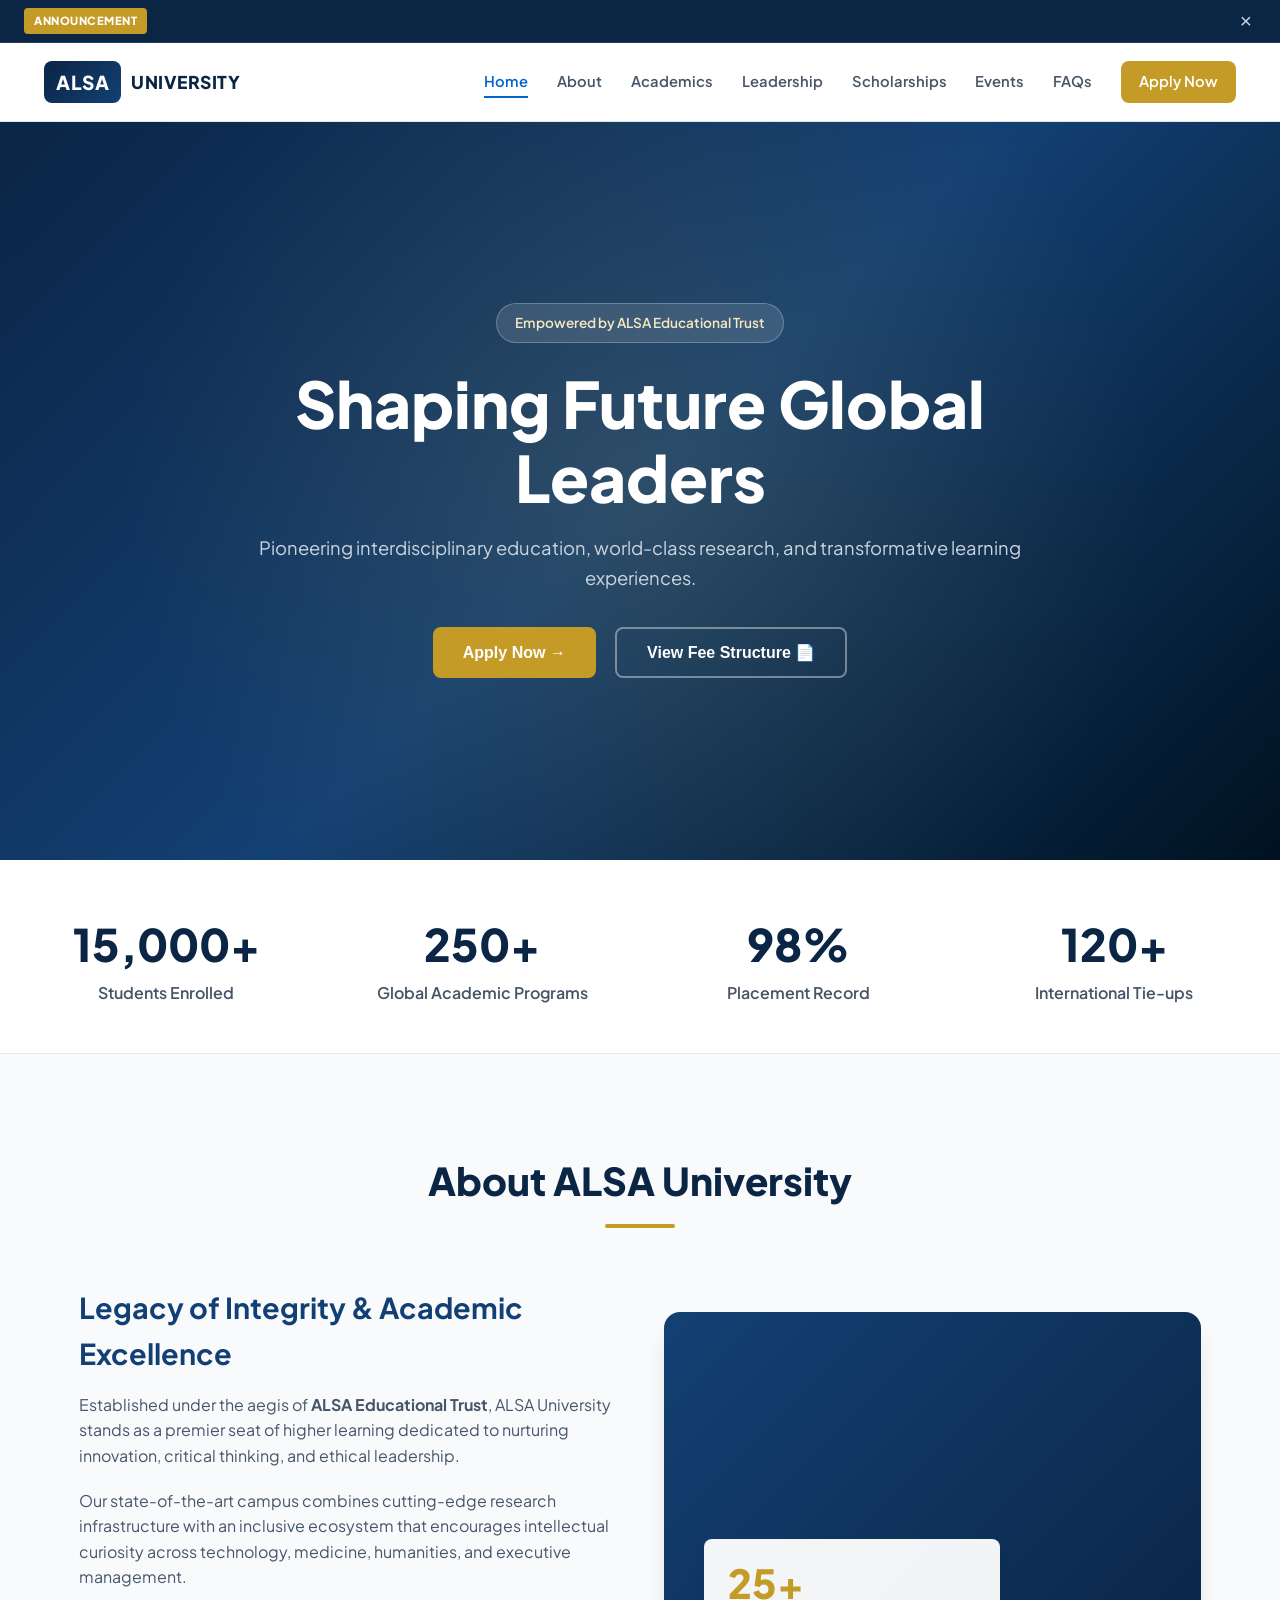
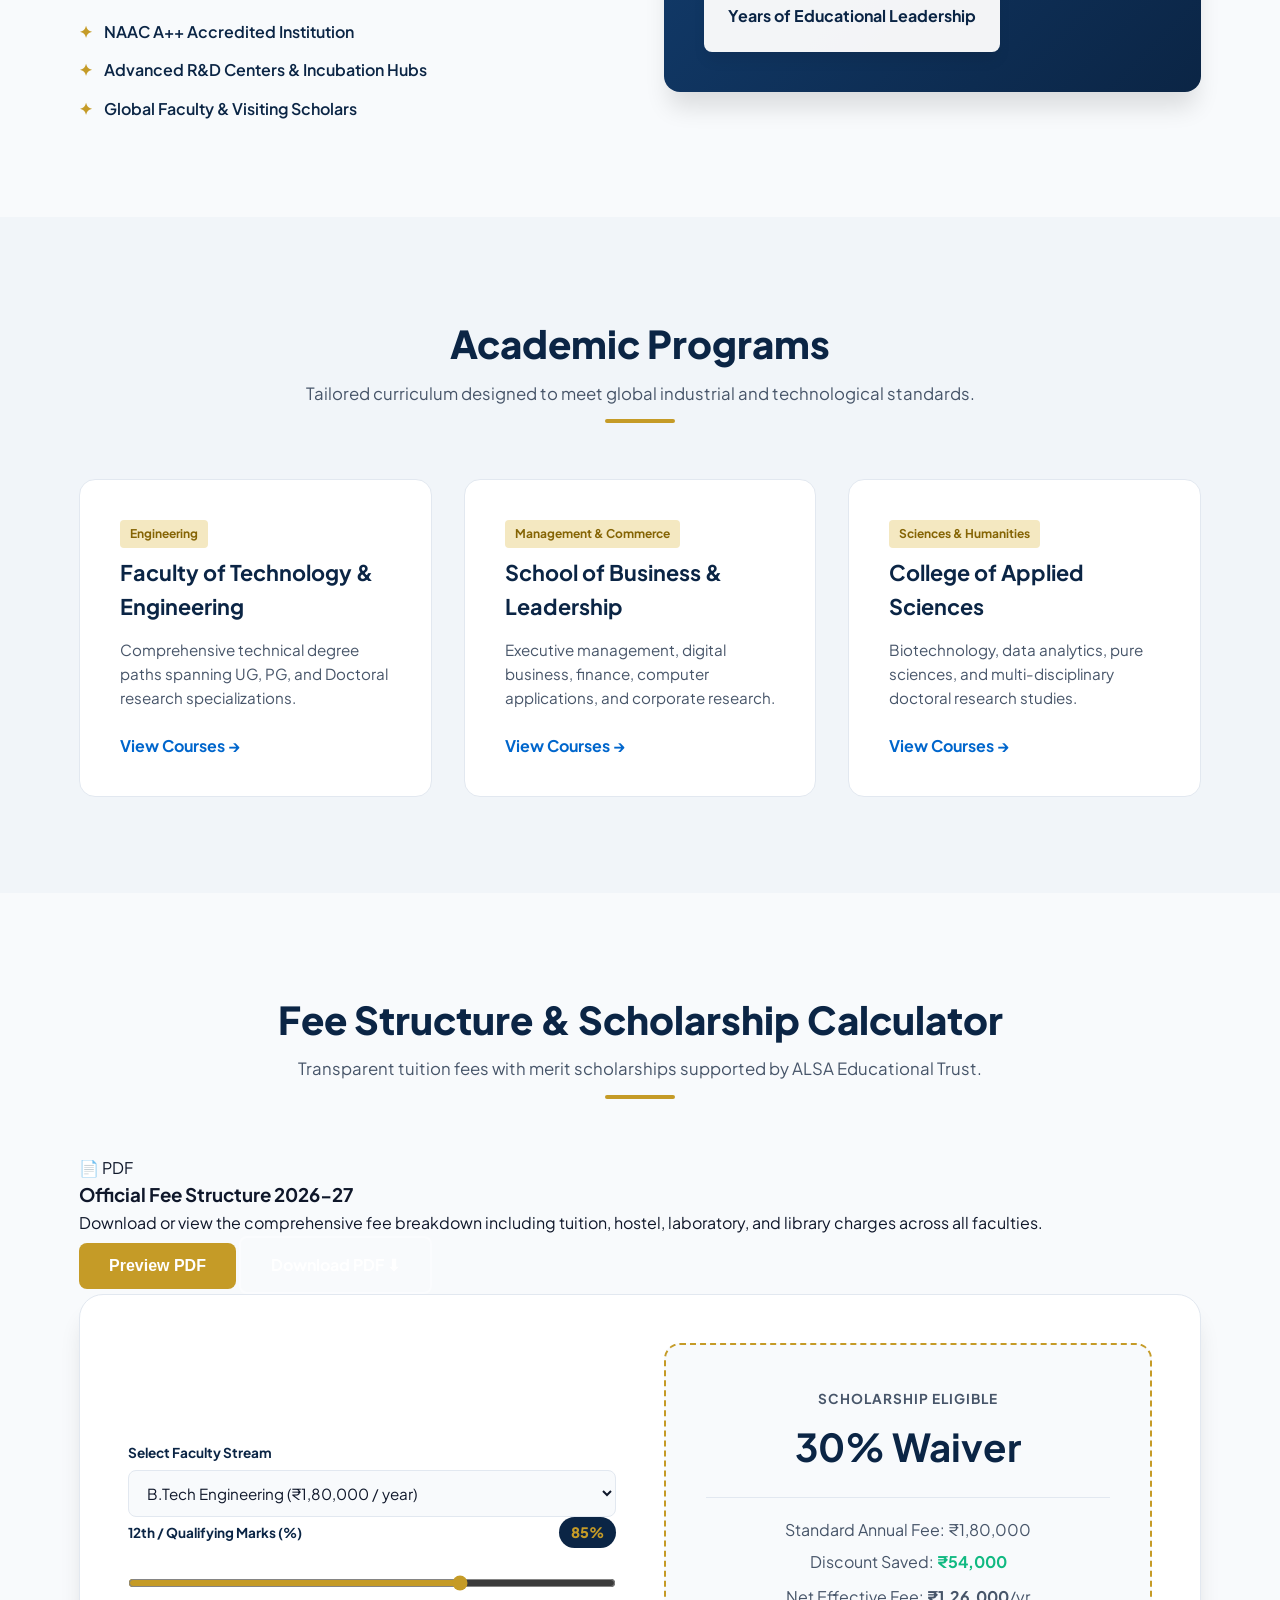
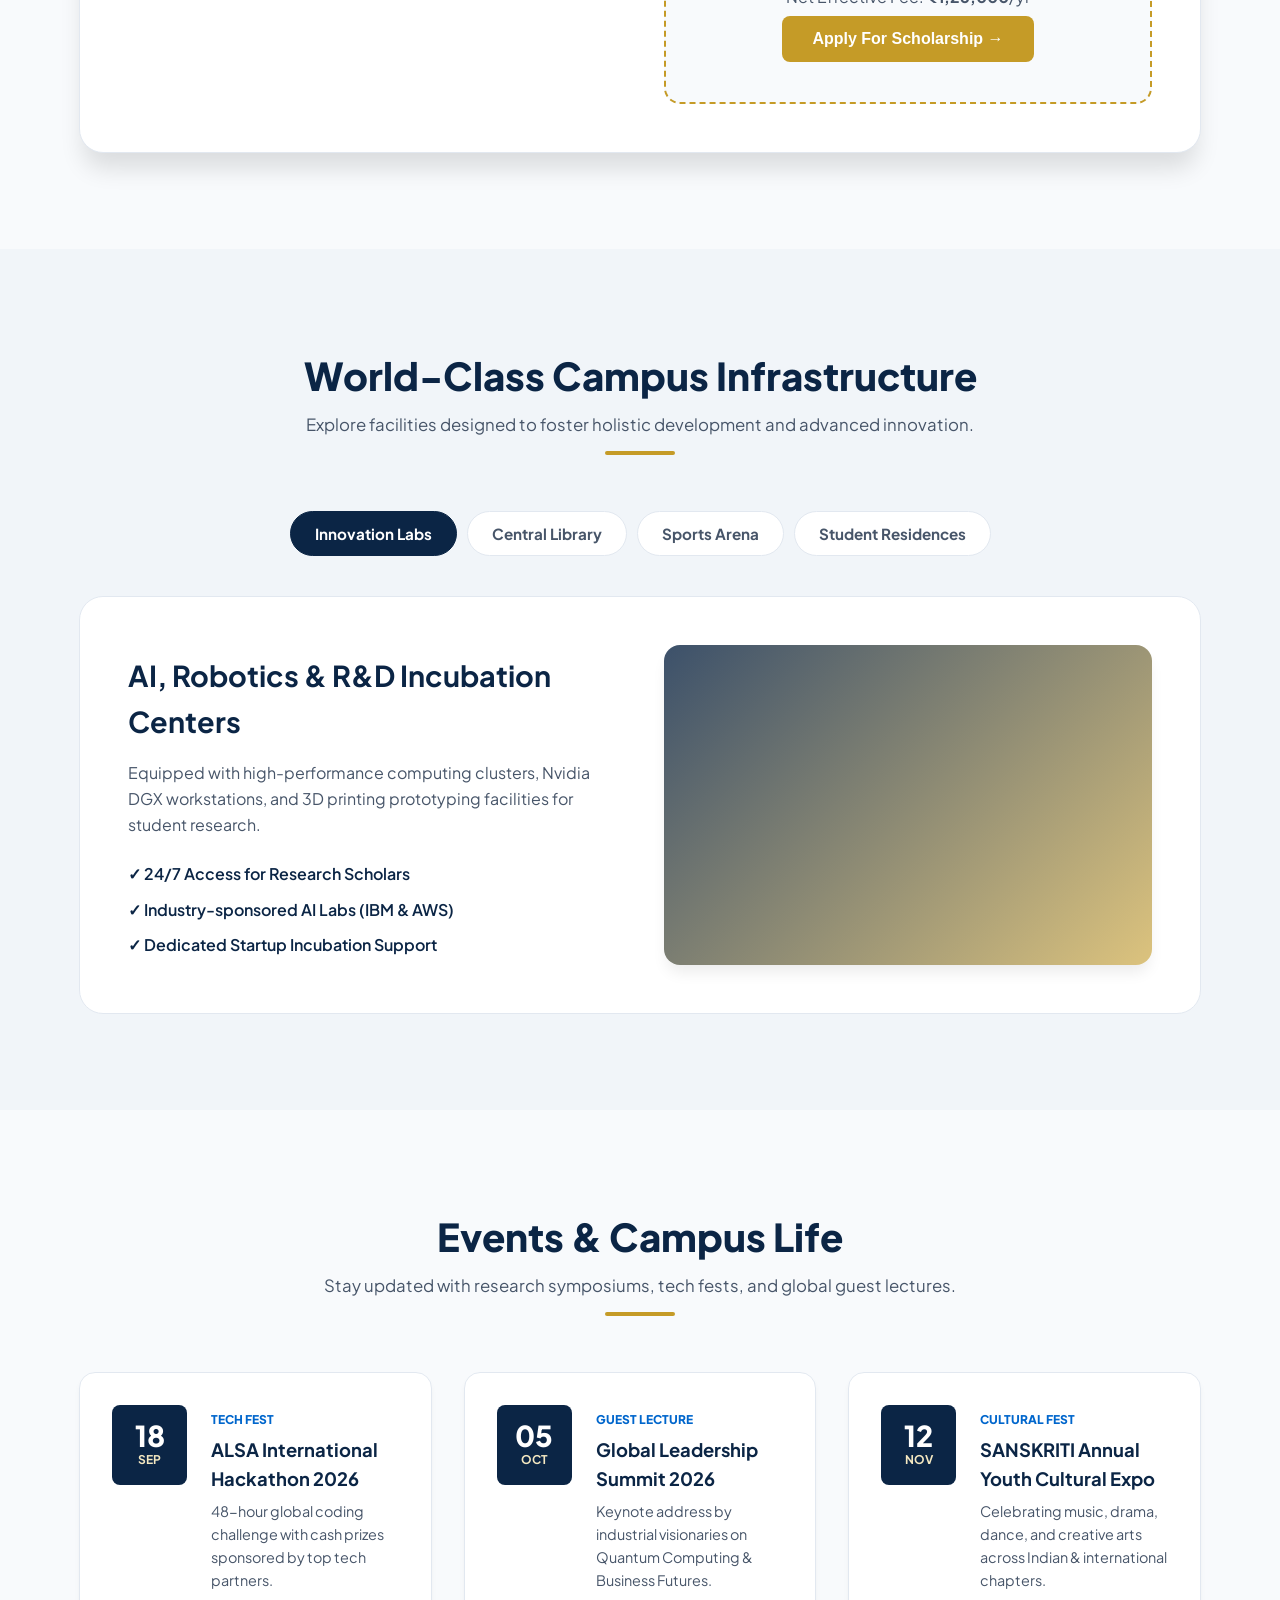
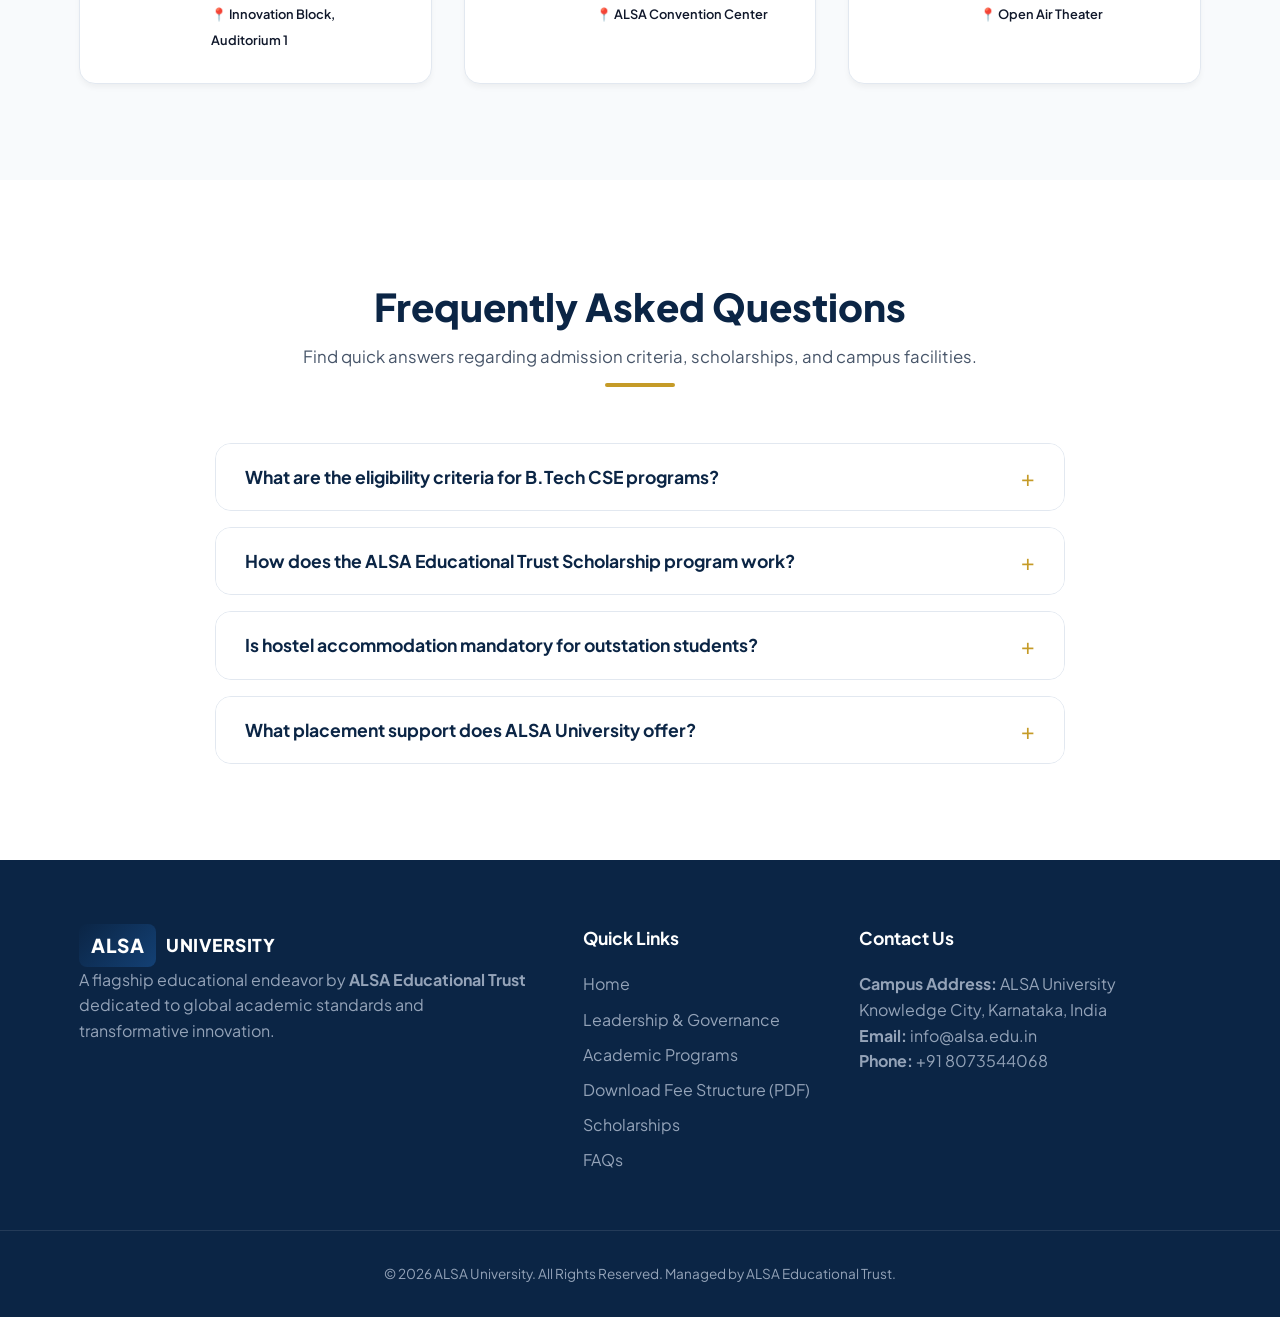
==== commit 4a8da76f: "Update index.html" ====
--- a/index.html
+++ b/index.html
@@ -1,4 +1,3 @@
-<!-- index.html -->
 <!DOCTYPE html>
 <html lang="en">
 <head>
@@ -22,7 +21,8 @@
     <button class="ticker-close" id="closeTickerBtn" aria-label="Dismiss banner">&times;</button>
   </div>
 
-  <!-- Navigation Bar -->
+  
+ <!-- Navigation Bar -->
   <header class="navbar">
     <div class="nav-container">
       <a href="index.html" class="brand-logo">
@@ -56,7 +56,7 @@
       <p>Pioneering interdisciplinary education, world-class research, and transformative learning experiences.</p>
       <div class="hero-actions">
         <button class="btn btn-primary modal-trigger" data-modal="modal-apply">Apply Now &rarr;</button>
-        <a href="leadership.html" class="btn btn-secondary">Meet Our Leadership</a>
+        <button class="btn btn-secondary modal-trigger" data-modal="modal-feestructure">View Fee Structure 📄</button>
       </div>
     </div>
   </section>
@@ -156,13 +156,28 @@
     </div>
   </section>
 
-  <!-- Fee & Scholarship Calculator Section -->
+  <!-- Fee Structure & Scholarship Section -->
   <section id="calculator" class="calc-section">
     <div class="container reveal">
       <div class="section-header">
-        <h2>Interactive Scholarship Calculator</h2>
-        <p>Estimate your annual tuition fee discount based on your academic score.</p>
+        <h2>Fee Structure & Scholarship Calculator</h2>
+        <p>Transparent tuition fees with merit scholarships supported by ALSA Educational Trust.</p>
         <div class="header-line"></div>
+      </div>
+
+      <!-- PDF Banner Card -->
+      <div class="pdf-download-banner">
+        <div class="pdf-banner-info">
+          <div class="pdf-icon-badge">📄 PDF</div>
+          <div>
+            <h3>Official Fee Structure 2026-27</h3>
+            <p>Download or view the comprehensive fee breakdown including tuition, hostel, laboratory, and library charges across all faculties.</p>
+          </div>
+        </div>
+        <div class="pdf-banner-actions">
+          <button class="btn btn-primary modal-trigger" data-modal="modal-feestructure">Preview PDF</button>
+          <a href="fee-structure.pdf" download="ALSA_University_Fee_Structure_2026.pdf" class="btn btn-secondary pdf-dl-btn">Download PDF ⬇</a>
+        </div>
       </div>
 
       <div class="calc-card">
@@ -395,6 +410,45 @@
   </section>
 
   <!-- ================= MODALS ================= -->
+
+  <!-- Fee Structure PDF Viewer Modal -->
+  <div class="modal-overlay" id="modal-feestructure">
+    <div class="modal-card modal-card-large">
+      <div class="modal-header-sticky">
+        <div class="modal-header-text">
+          <span class="card-tag">Official Academic Document</span>
+          <h2>University Fee Structure 2026-27</h2>
+          <p class="modal-subtext">Approved by ALSA Educational Trust Governing Body</p>
+        </div>
+        <button class="modal-close" aria-label="Close modal">&times;</button>
+      </div>
+
+      <div class="modal-body-scroll pdf-modal-body">
+        <div class="pdf-toolbar">
+          <a href="fee-structure.pdf" download="ALSA_University_Fee_Structure_2026.pdf" class="btn btn-primary btn-sm">
+            ⬇ Download PDF
+          </a>
+          <a href="fee-structure.pdf" target="_blank" class="btn btn-secondary btn-sm">
+            ↗ Open in New Tab
+          </a>
+        </div>
+
+        <!-- Embedded Interactive PDF Viewer -->
+        <div class="pdf-frame-wrapper">
+          <iframe src="fee-structure.pdf" class="pdf-iframe" title="ALSA University Fee Structure PDF">
+            <p>Your browser does not support inline PDF viewing. 
+               <a href="fee-structure.pdf" target="_blank">Click here to download/view the Fee Structure PDF</a>.
+            </p>
+          </iframe>
+        </div>
+
+        <div class="pdf-mobile-fallback">
+          <p class="sub-message">📱 Viewing on mobile? If the document preview doesn't load automatically below, click to view or download directly.</p>
+          <a href="fee-structure.pdf" target="_blank" class="btn btn-primary" style="width: 100%; text-align: center;">Open Fee Structure PDF</a>
+        </div>
+      </div>
+    </div>
+  </div>
 
   <!-- Apply Now Modal Form -->
   <div class="modal-overlay" id="modal-apply">
@@ -504,7 +558,7 @@
       <div class="modal-header-sticky">
         <div class="modal-header-text">
           <span class="card-tag">Faculty of Technology & Engineering</span>
-          <h2>Degree & Specialization Programs</h2>
+           preliminary Specialization Programs</h2>
         </div>
         <button class="modal-close" aria-label="Close modal">&times;</button>
       </div>
@@ -643,14 +697,15 @@
           <li><a href="index.html">Home</a></li>
           <li><a href="leadership.html">Leadership & Governance</a></li>
           <li><a href="#academics">Academic Programs</a></li>
-          <li><a href="#calculator">Fee Calculator</a></li>
+          <li><a href="fee-structure.pdf" target="_blank">Download Fee Structure (PDF)</a></li>
+          <li><a href="#calculator">Scholarships</a></li>
           <li><a href="#faq">FAQs</a></li>
         </ul>
       </div>
       <div class="footer-col">
         <h4>Contact Us</h4>
         <p><strong>Campus Address:</strong> ALSA University Knowledge City, Karnataka, India</p>
-        <p><strong>Email:</strong> addmissions@alsa.edu.in</p>
+        <p><strong>Email:</strong> info@alsa.edu.in</p>
         <p><strong>Phone:</strong> +91 8073544068</p>
       </div>
     </div>
@@ -661,4 +716,4 @@
 
   <script src="script.js"></script>
 </body>
-</html>+</html>
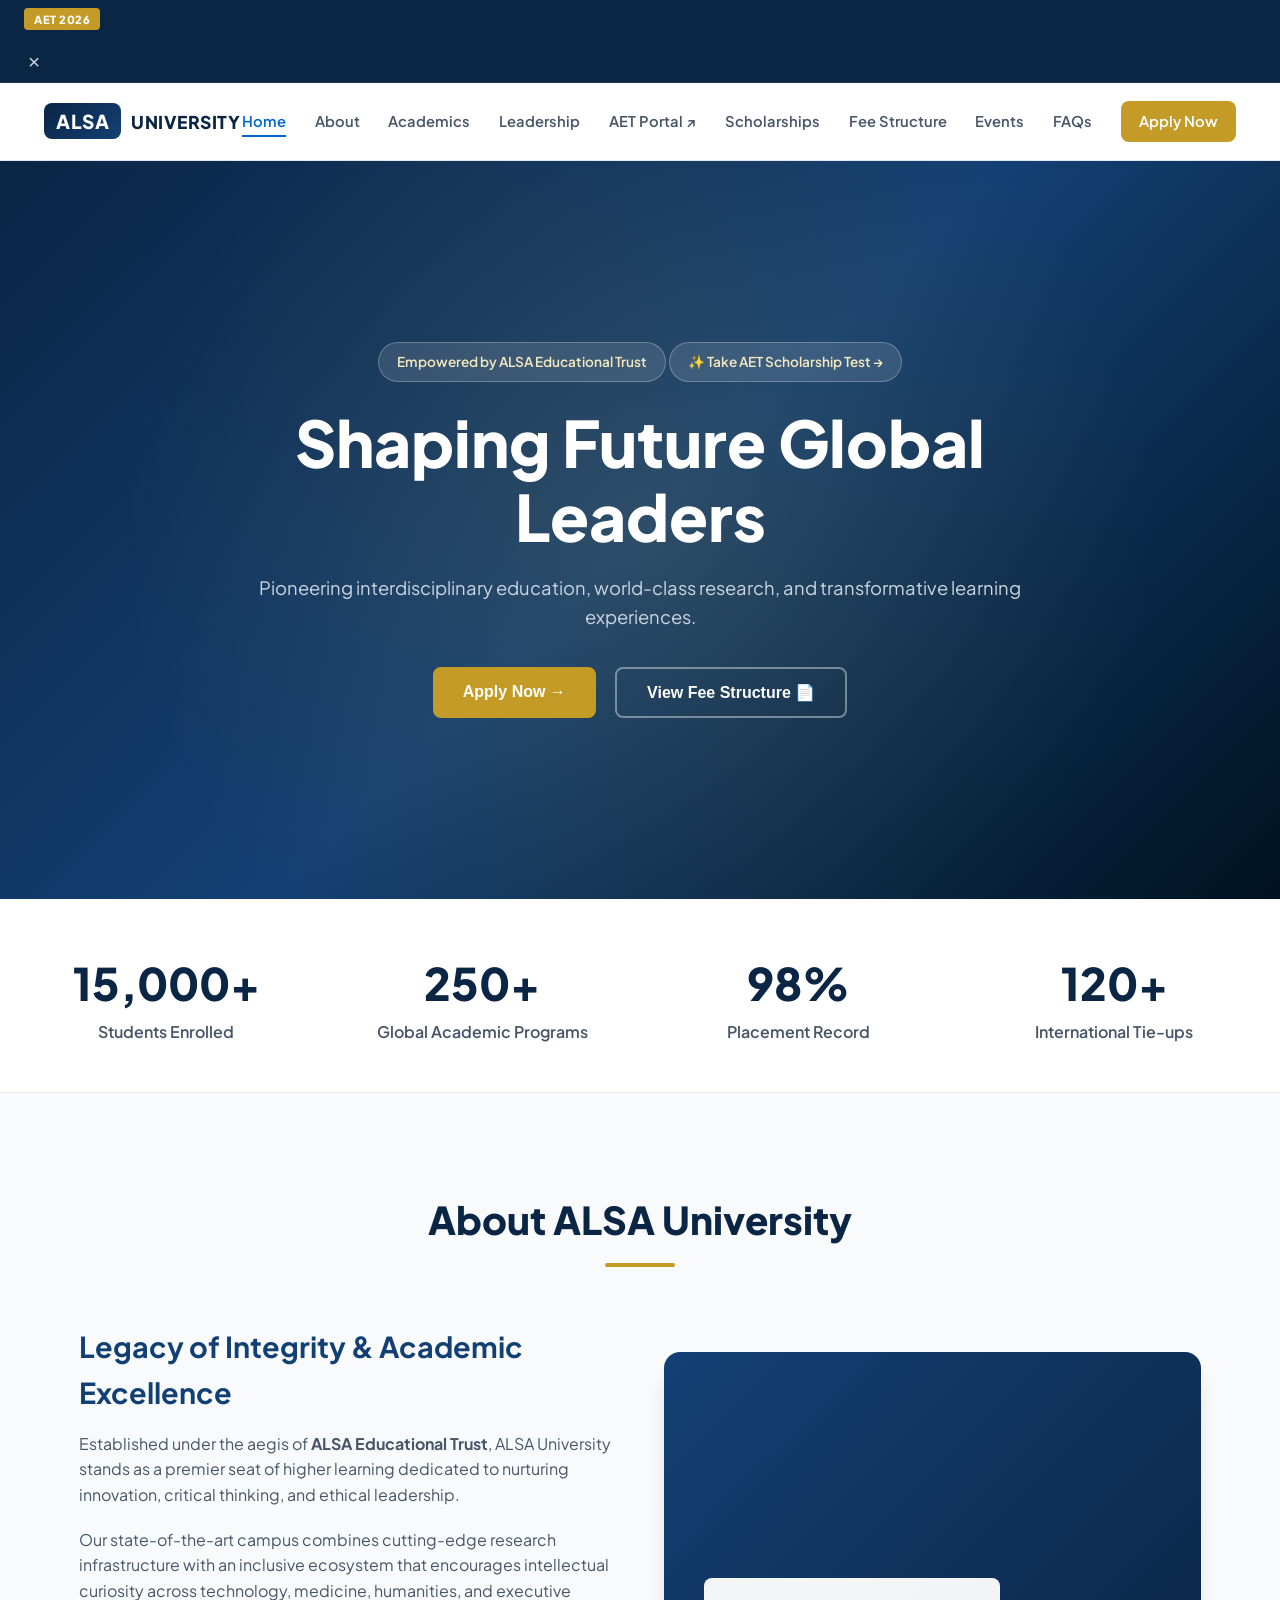
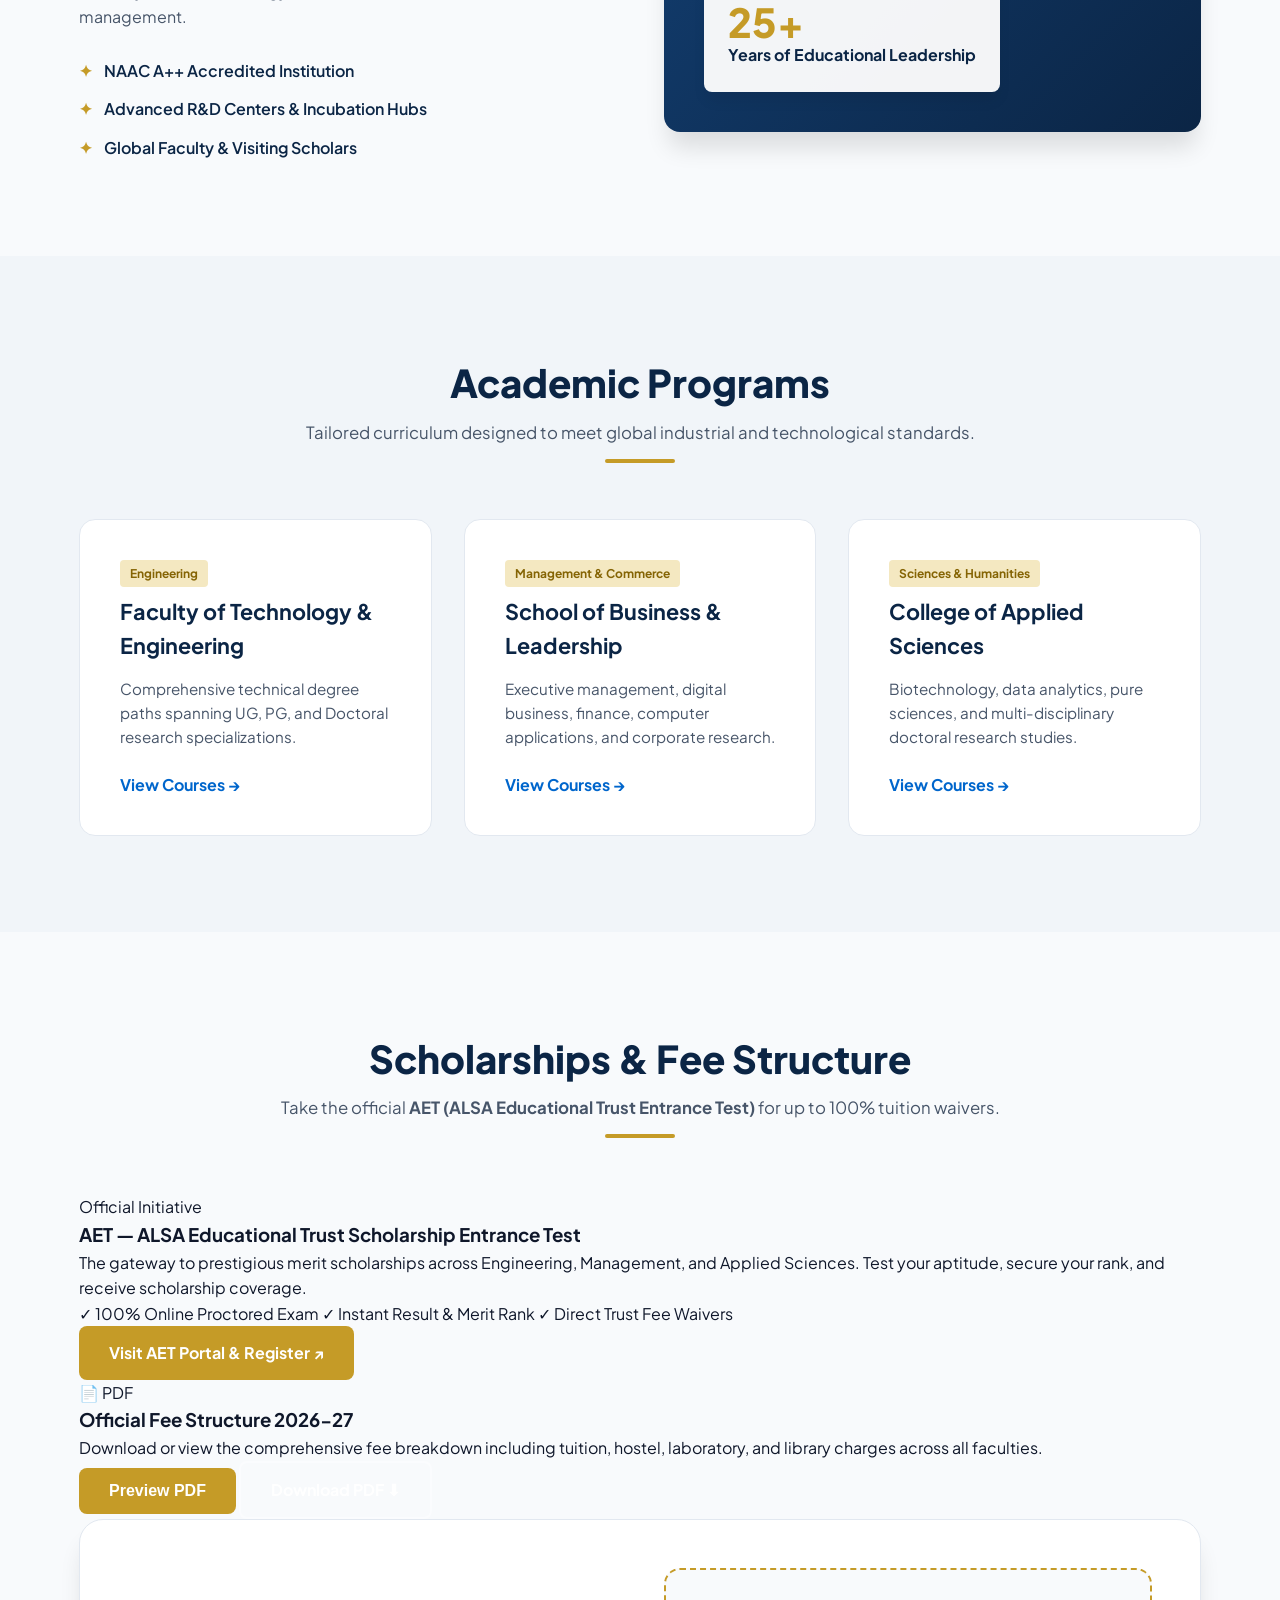
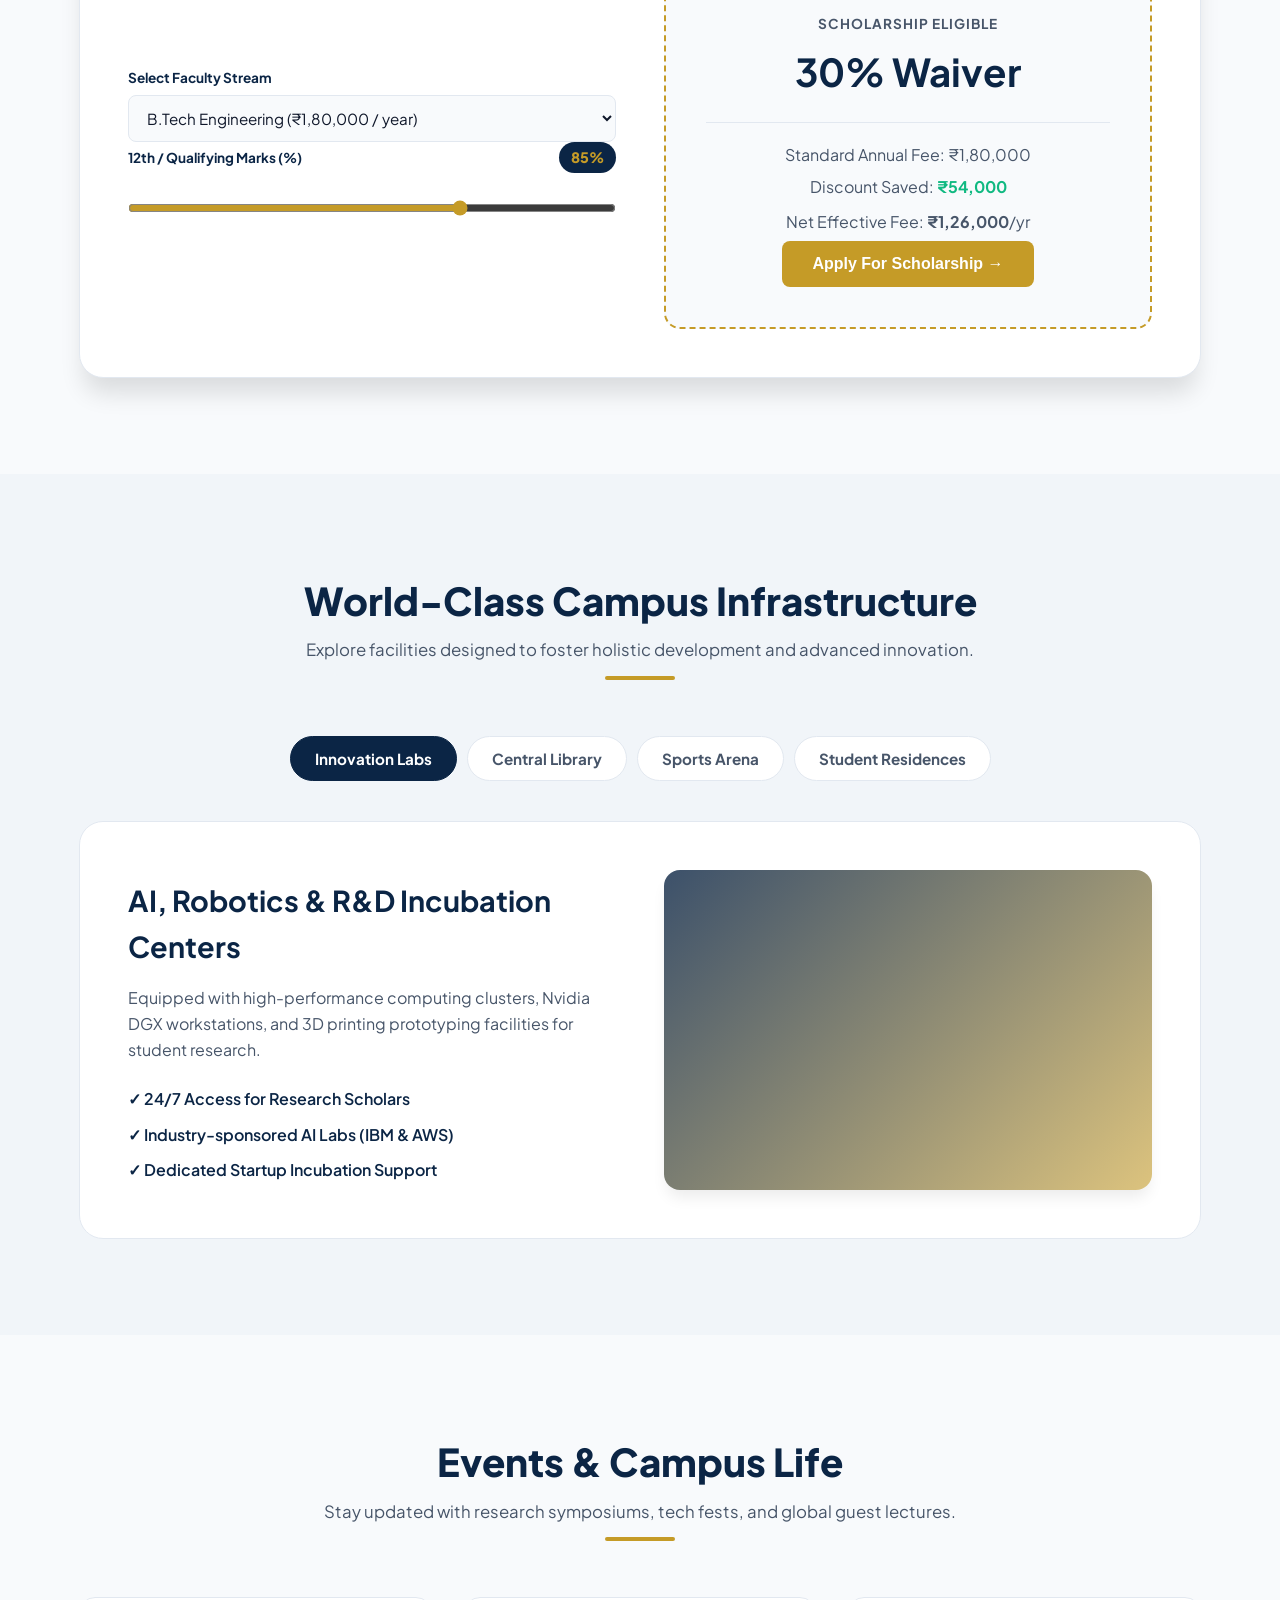
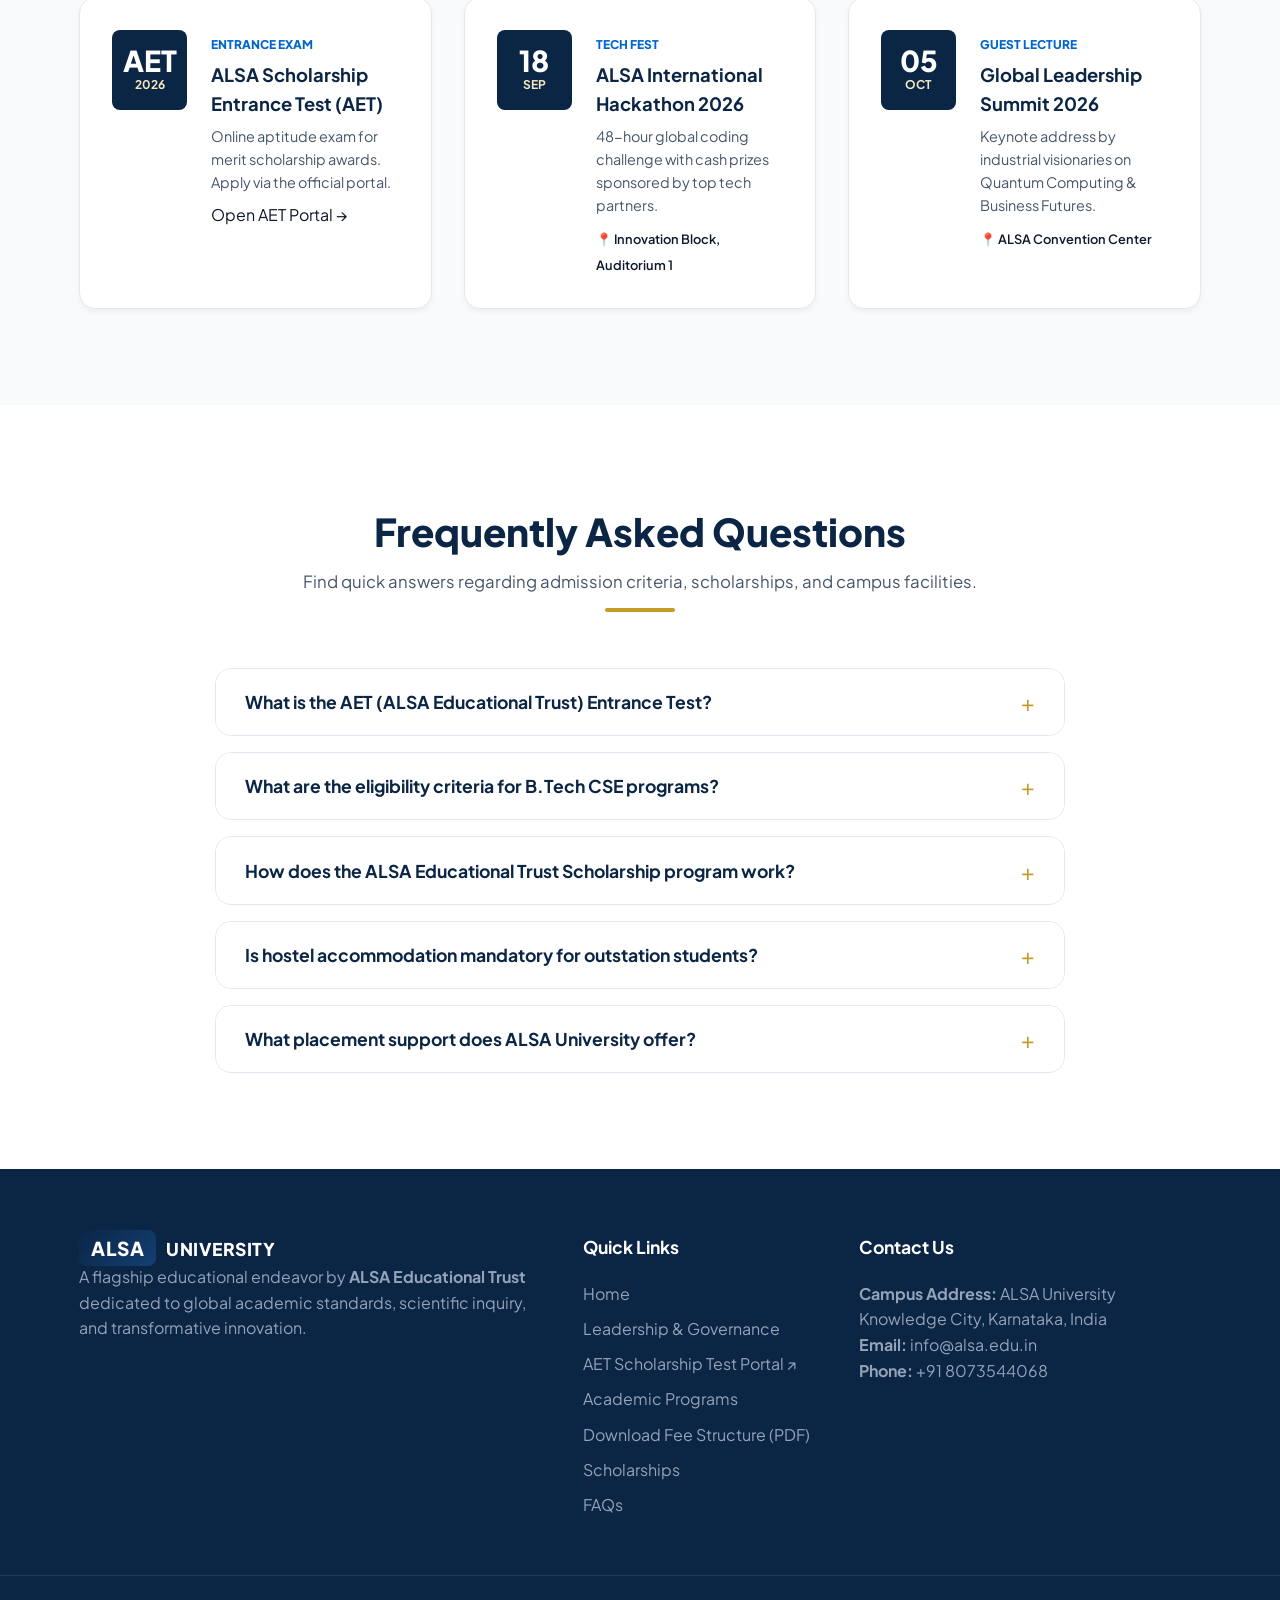
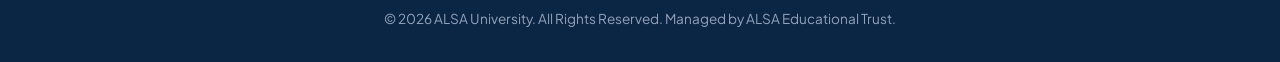
==== commit 42939d3b: "Update index.html" ====
--- a/index.html
+++ b/index.html
@@ -1,8 +1,9 @@
+<!-- index.html -->
 <!DOCTYPE html>
 <html lang="en">
 <head>
   <meta charset="UTF-8">
-  <meta name="viewport" content="width=device-width, initial-scale=1.0">
+  <meta name="viewport" content="width=device-width, initial-scale=1.0, maximum-scale=5.0">
   <title>ALSA University | Excellence in Education & Innovation</title>
   <link rel="stylesheet" href="styles.css">
   <link rel="preconnect" href="https://fonts.googleapis.com">
@@ -12,46 +13,63 @@
 </head>
 <body>
 
-  <!-- Live News Ticker / Announcement Bar -->
-  <div class="news-ticker">
-    <span class="ticker-badge">ANNOUNCEMENT</span>
-    <div class="ticker-track">
-      <span class="ticker-text">🎓 Admissions Open 2026-27 | ALSA Entrance Test (AET) Registration Closes Soon | Up to 100% Merit Scholarships Available!</span>
-    </div>
-    <button class="ticker-close" id="closeTickerBtn" aria-label="Dismiss banner">&times;</button>
+  <!-- Top Sticky Navigation Wrapper -->
+  <div class="fixed-top-header">
+    <!-- Live News Ticker / Announcement Bar -->
+    <div class="news-ticker">
+      <div class="ticker-inner">
+        <span class="ticker-badge">AET 2026</span>
+        <div class="ticker-track">
+          <span class="ticker-text">
+            🎓 <strong>AET (ALSA Educational Trust Scholarship Entrance Test)</strong> Registration is Live! 
+            <a href="https://aet-home.vercel.app/" target="_blank" rel="noopener noreferrer" class="ticker-link">Click here to register on AET Portal &rarr;</a>
+            &nbsp;&nbsp;|&nbsp;&nbsp; Admissions Open 2026-27 | Up to 100% Merit Scholarships Available!
+          </span>
+        </div>
+        <button class="ticker-close" id="closeTickerBtn" aria-label="Dismiss banner">&times;</button>
+      </div>
+    </div>
+
+    <!-- Navigation Bar -->
+    <header class="navbar">
+      <div class="nav-container">
+        <a href="index.html" class="brand-logo">
+          <span class="logo-box">
+            <span class="logo-badge">ALSA</span>
+          </span>
+          <span class="logo-text">UNIVERSITY</span>
+        </a>
+        <button class="mobile-toggle" id="mobileMenuBtn" aria-label="Toggle navigation">
+          <span class="bar"></span>
+          <span class="bar"></span>
+          <span class="bar"></span>
+        </button>
+        <nav class="nav-menu" id="navMenu">
+          <a href="index.html" class="nav-link active">Home</a>
+          <a href="#about" class="nav-link">About</a>
+          <a href="#academics" class="nav-link">Academics</a>
+          <a href="leadership.html" class="nav-link highlight">Leadership</a>
+          <a href="https://aet-home.vercel.app/" target="_blank" rel="noopener noreferrer" class="nav-link aet-nav-btn">AET Portal ↗</a>
+          <a href="#calculator" class="nav-link">Scholarships</a>
+          <a href="#feestructure" class="nav-link modal-trigger" data-modal="modal-feestructure">Fee Structure</a>
+          <a href="#events" class="nav-link">Events</a>
+          <a href="#faq" class="nav-link">FAQs</a>
+          <a href="#apply" class="nav-link btn-nav modal-trigger" data-modal="modal-apply">Apply Now</a>
+        </nav>
+      </div>
+    </header>
   </div>
-
-  
- <!-- Navigation Bar -->
-  <header class="navbar">
-    <div class="nav-container">
-      <a href="index.html" class="brand-logo">
-        <span class="logo-badge">ALSA</span>
-        <span class="logo-text">UNIVERSITY</span>
-      </a>
-      <button class="mobile-toggle" id="mobileMenuBtn" aria-label="Toggle navigation">
-        <span class="bar"></span>
-        <span class="bar"></span>
-        <span class="bar"></span>
-      </button>
-      <nav class="nav-menu" id="navMenu">
-        <a href="index.html" class="nav-link active">Home</a>
-        <a href="#about" class="nav-link">About</a>
-        <a href="#academics" class="nav-link">Academics</a>
-        <a href="leadership.html" class="nav-link highlight">Leadership</a>
-        <a href="#calculator" class="nav-link">Scholarships</a>
-        <a href="#events" class="nav-link">Events</a>
-        <a href="#faq" class="nav-link">FAQs</a>
-        <a href="#apply" class="nav-link btn-nav modal-trigger" data-modal="modal-apply">Apply Now</a>
-      </nav>
-    </div>
-  </header>
 
   <!-- Hero Banner -->
   <section class="hero-section">
     <div class="hero-overlay"></div>
     <div class="hero-content fade-in">
-      <span class="badge-pill">Empowered by ALSA Educational Trust</span>
+      <div class="hero-badges">
+        <span class="badge-pill">Empowered by ALSA Educational Trust</span>
+        <a href="https://aet-home.vercel.app/" target="_blank" rel="noopener noreferrer" class="badge-pill aet-hero-pill">
+          ✨ Take AET Scholarship Test &rarr;
+        </a>
+      </div>
       <h1>Shaping Future Global Leaders</h1>
       <p>Pioneering interdisciplinary education, world-class research, and transformative learning experiences.</p>
       <div class="hero-actions">
@@ -160,9 +178,28 @@
   <section id="calculator" class="calc-section">
     <div class="container reveal">
       <div class="section-header">
-        <h2>Fee Structure & Scholarship Calculator</h2>
-        <p>Transparent tuition fees with merit scholarships supported by ALSA Educational Trust.</p>
+        <h2>Scholarships & Fee Structure</h2>
+        <p>Take the official <strong>AET (ALSA Educational Trust Entrance Test)</strong> for up to 100% tuition waivers.</p>
         <div class="header-line"></div>
+      </div>
+
+      <!-- AET Highlight Card -->
+      <div class="aet-banner-card">
+        <div class="aet-content">
+          <span class="aet-badge">Official Initiative</span>
+          <h3>AET — ALSA Educational Trust Scholarship Entrance Test</h3>
+          <p>The gateway to prestigious merit scholarships across Engineering, Management, and Applied Sciences. Test your aptitude, secure your rank, and receive scholarship coverage.</p>
+          <div class="aet-perks">
+            <span>✓ 100% Online Proctored Exam</span>
+            <span>✓ Instant Result & Merit Rank</span>
+            <span>✓ Direct Trust Fee Waivers</span>
+          </div>
+        </div>
+        <div class="aet-action-wrapper">
+          <a href="https://aet-home.vercel.app/" target="_blank" rel="noopener noreferrer" class="btn btn-primary aet-main-btn">
+            Visit AET Portal & Register ↗
+          </a>
+        </div>
       </div>
 
       <!-- PDF Banner Card -->
@@ -316,6 +353,19 @@
       <div class="events-grid">
         <div class="event-card">
           <div class="event-date">
+            <span class="day">AET</span>
+            <span class="month">2026</span>
+          </div>
+          <div class="event-info">
+            <span class="event-tag">Entrance Exam</span>
+            <h3>ALSA Scholarship Entrance Test (AET)</h3>
+            <p>Online aptitude exam for merit scholarship awards. Apply via the official portal.</p>
+            <a href="https://aet-home.vercel.app/" target="_blank" rel="noopener noreferrer" class="aet-inline-link">Open AET Portal &rarr;</a>
+          </div>
+        </div>
+
+        <div class="event-card">
+          <div class="event-date">
             <span class="day">18</span>
             <span class="month">SEP</span>
           </div>
@@ -337,19 +387,6 @@
             <h3>Global Leadership Summit 2026</h3>
             <p>Keynote address by industrial visionaries on Quantum Computing & Business Futures.</p>
             <span class="event-venue">📍 ALSA Convention Center</span>
-          </div>
-        </div>
-
-        <div class="event-card">
-          <div class="event-date">
-            <span class="day">12</span>
-            <span class="month">NOV</span>
-          </div>
-          <div class="event-info">
-            <span class="event-tag">Cultural Fest</span>
-            <h3>SANSKRITI Annual Youth Cultural Expo</h3>
-            <p>Celebrating music, drama, dance, and creative arts across Indian & international chapters.</p>
-            <span class="event-venue">📍 Open Air Theater</span>
           </div>
         </div>
       </div>
@@ -366,6 +403,16 @@
       </div>
 
       <div class="faq-accordion">
+        <div class="faq-item">
+          <button class="faq-question">
+            <span>What is the AET (ALSA Educational Trust) Entrance Test?</span>
+            <span class="faq-icon">+</span>
+          </button>
+          <div class="faq-answer">
+            <p>AET is the official university scholarship entrance examination. Students appearing for AET can secure up to a 100% tuition waiver across all faculties. You can register directly at <a href="https://aet-home.vercel.app/" target="_blank" rel="noopener noreferrer" style="color:var(--accent-blue); font-weight:700;">aet-home.vercel.app</a>.</p>
+          </div>
+        </div>
+
         <div class="faq-item">
           <button class="faq-question">
             <span>What are the eligibility criteria for B.Tech CSE programs?</span>
@@ -558,7 +605,7 @@
       <div class="modal-header-sticky">
         <div class="modal-header-text">
           <span class="card-tag">Faculty of Technology & Engineering</span>
-           preliminary Specialization Programs</h2>
+          <h2>Degree & Specialization Programs</h2>
         </div>
         <button class="modal-close" aria-label="Close modal">&times;</button>
       </div>
@@ -686,16 +733,19 @@
     <div class="container footer-grid">
       <div class="footer-col">
         <div class="brand-logo footer-logo">
-          <span class="logo-badge">ALSA</span>
-          <span class="logo-text">UNIVERSITY</span>
-        </div>
-        <p>A flagship educational endeavor by <strong>ALSA Educational Trust</strong> dedicated to global academic standards and transformative innovation.</p>
+          <span class="logo-box">
+            <span class="logo-badge">ALSA</span>
+          </span>
+          <span class="logo-text" style="color:#fff;">UNIVERSITY</span>
+        </div>
+        <p>A flagship educational endeavor by <strong>ALSA Educational Trust</strong> dedicated to global academic standards, scientific inquiry, and transformative innovation.</p>
       </div>
       <div class="footer-col">
         <h4>Quick Links</h4>
         <ul>
           <li><a href="index.html">Home</a></li>
           <li><a href="leadership.html">Leadership & Governance</a></li>
+          <li><a href="https://aet-home.vercel.app/" target="_blank" rel="noopener noreferrer">AET Scholarship Test Portal ↗</a></li>
           <li><a href="#academics">Academic Programs</a></li>
           <li><a href="fee-structure.pdf" target="_blank">Download Fee Structure (PDF)</a></li>
           <li><a href="#calculator">Scholarships</a></li>
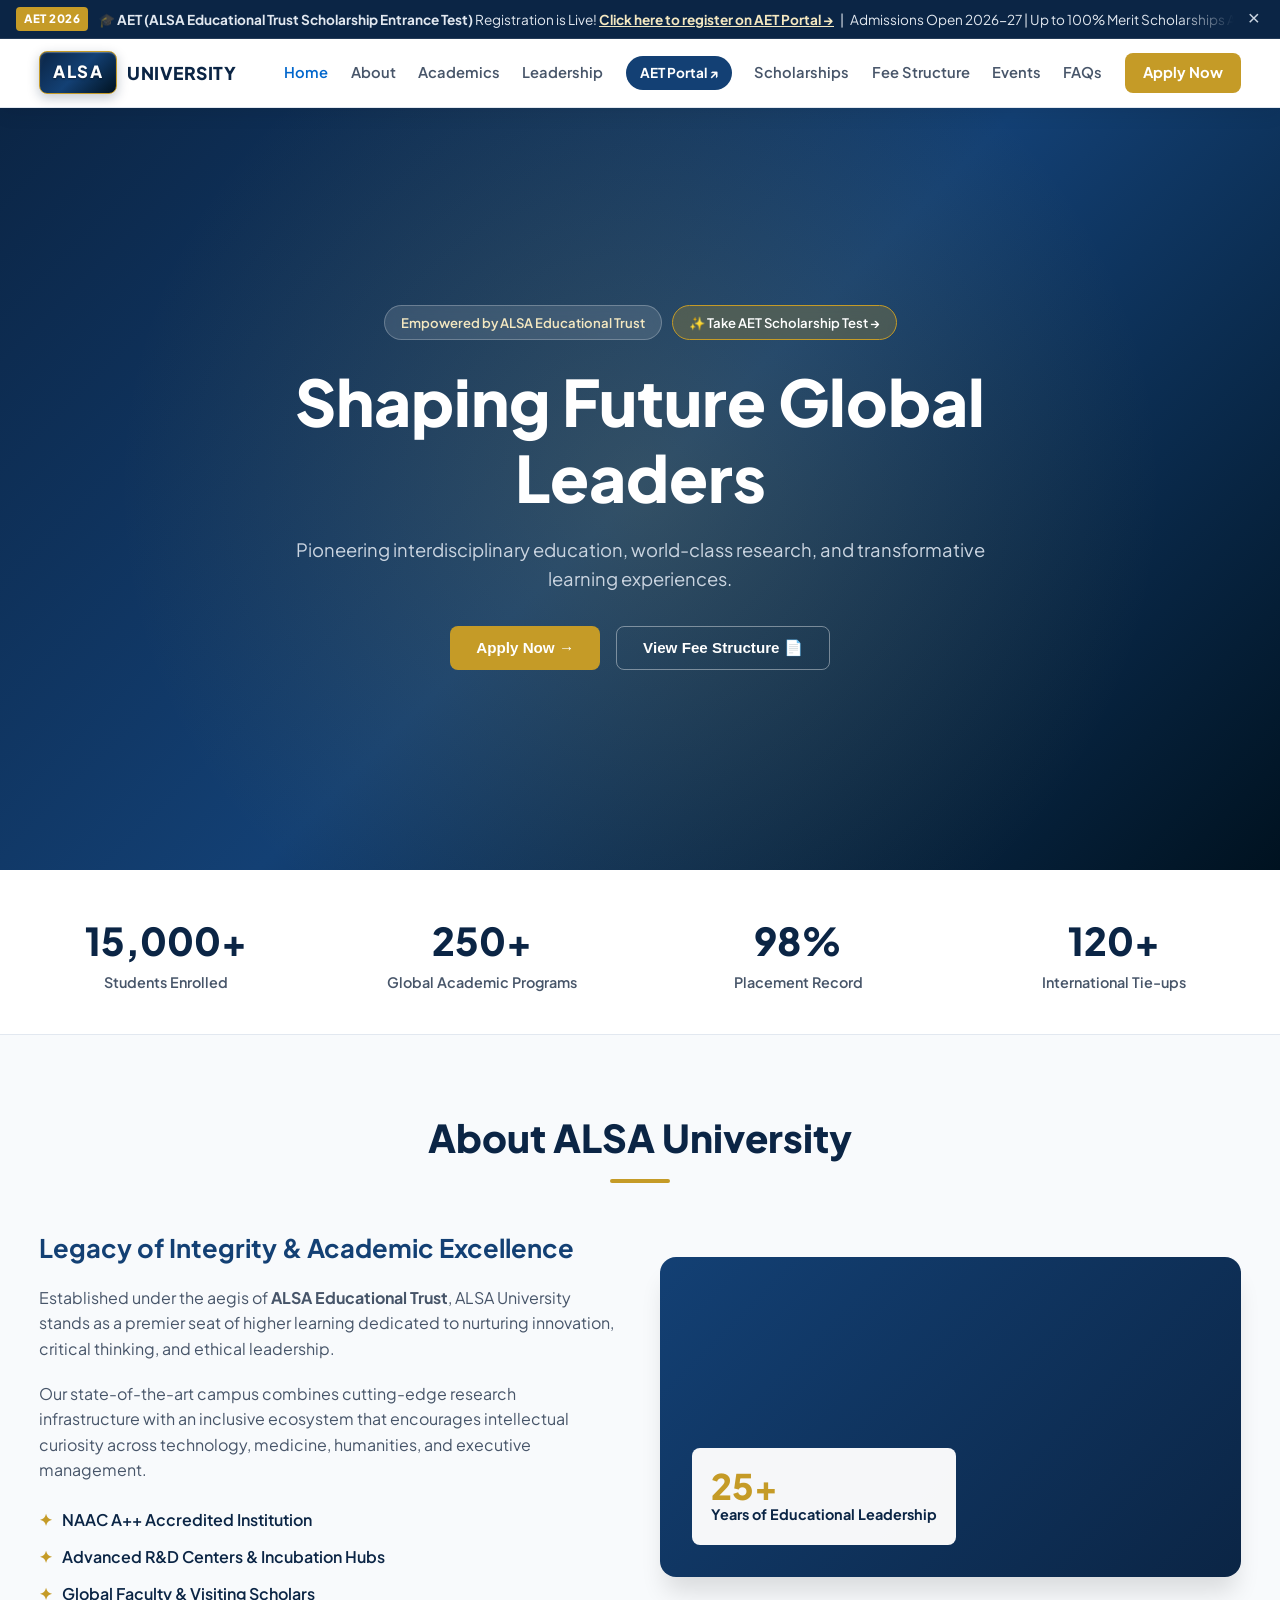
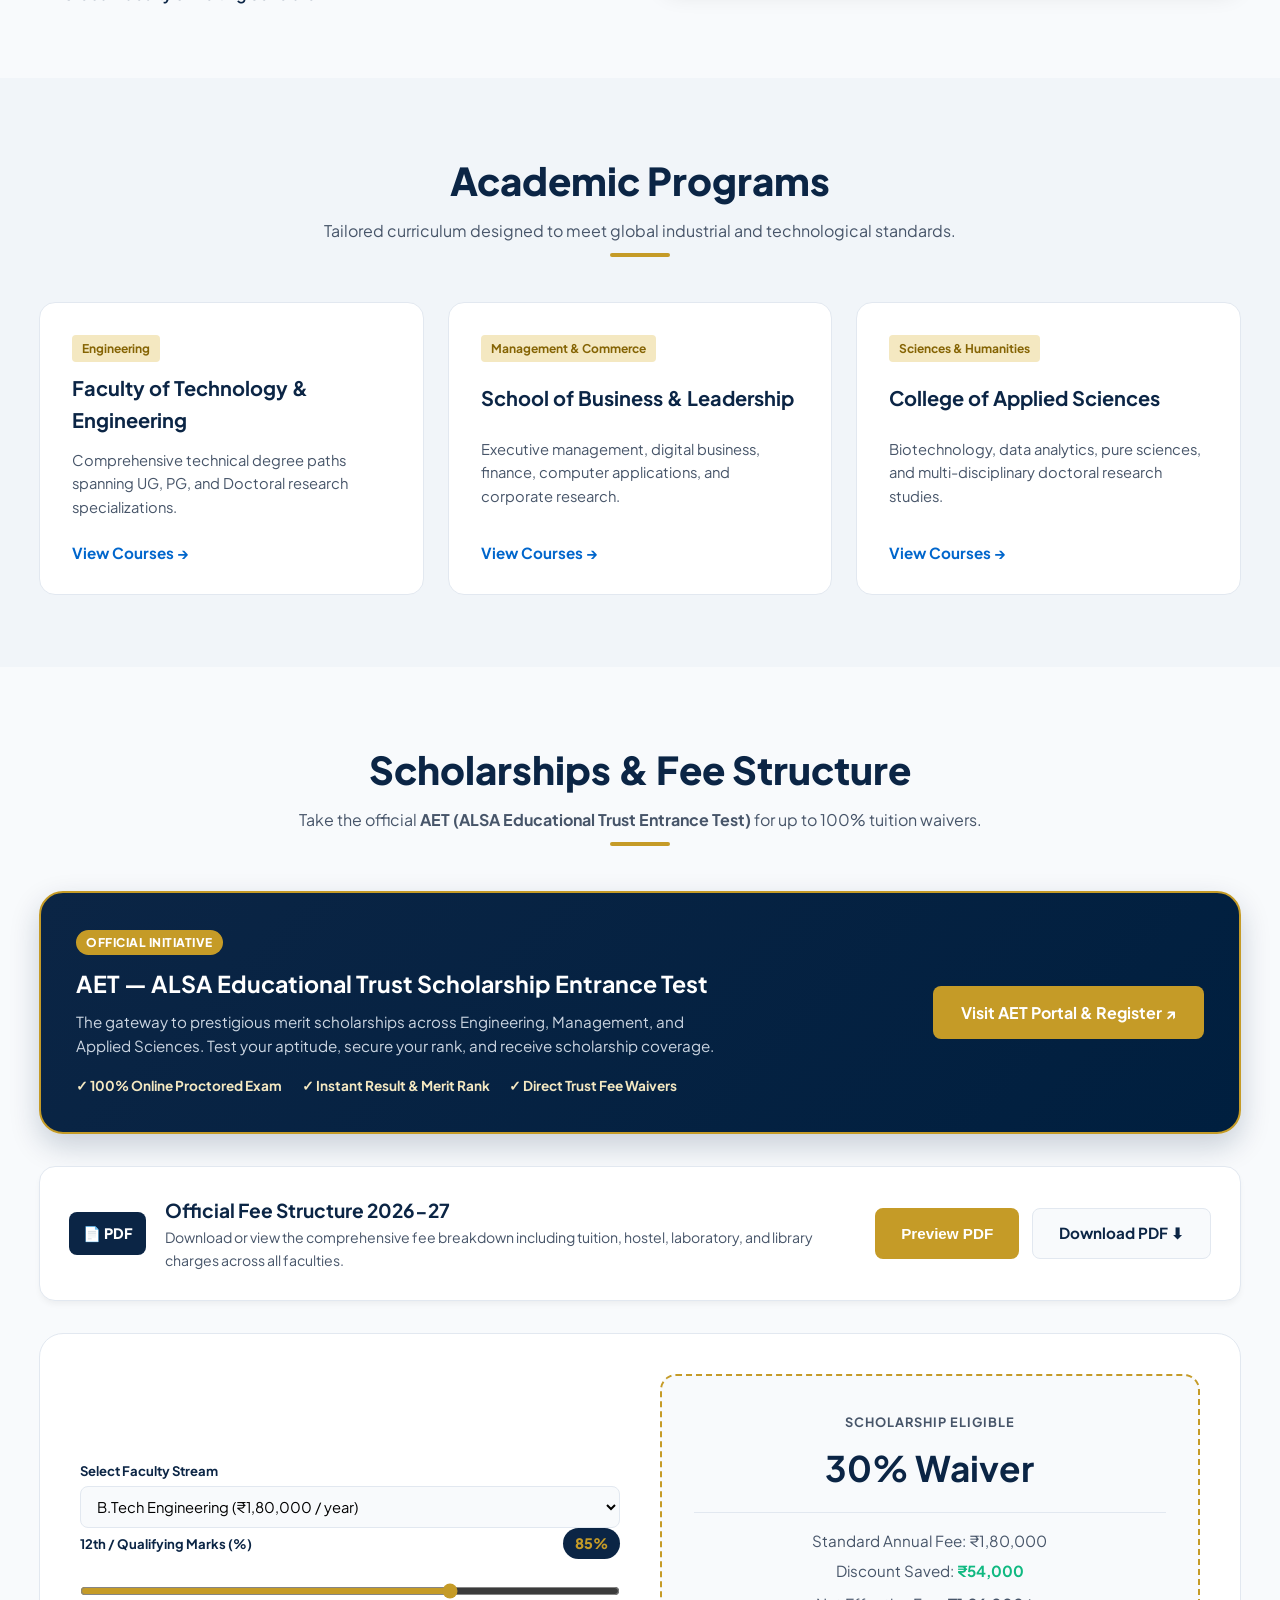
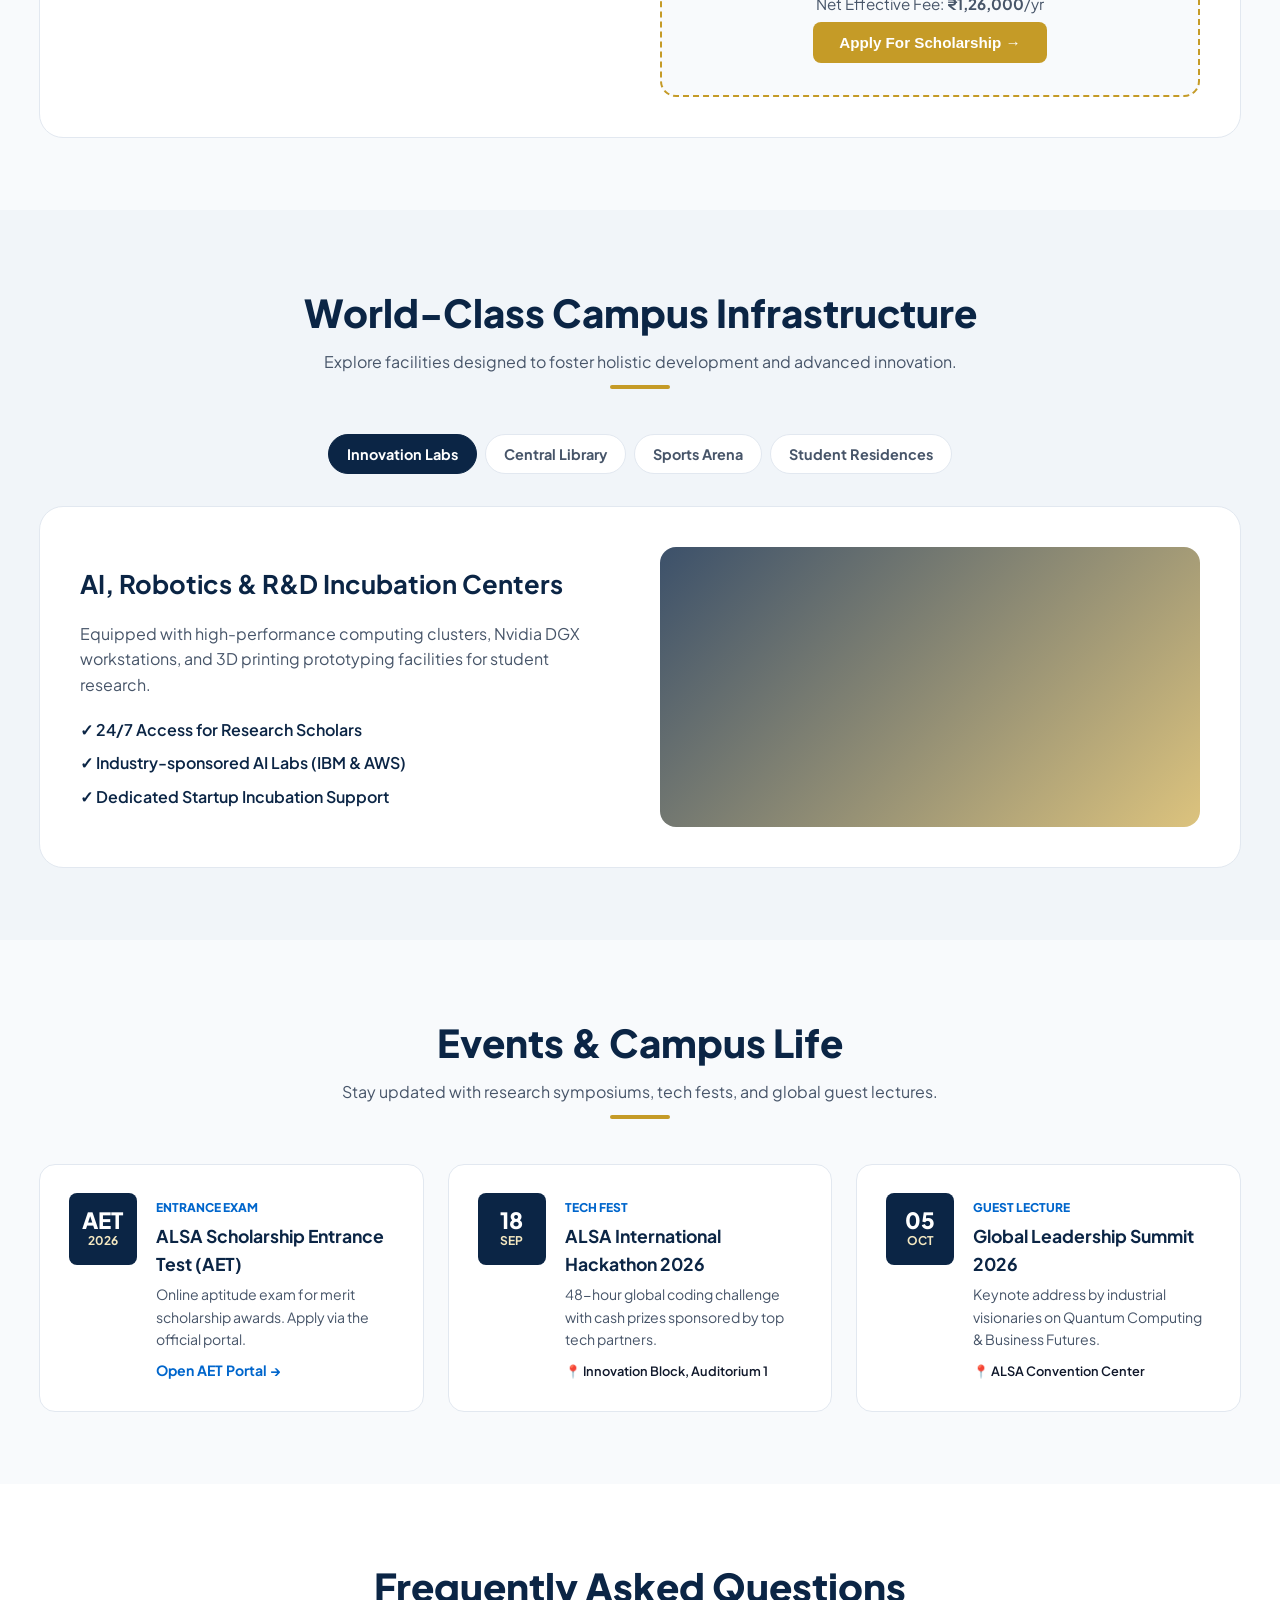
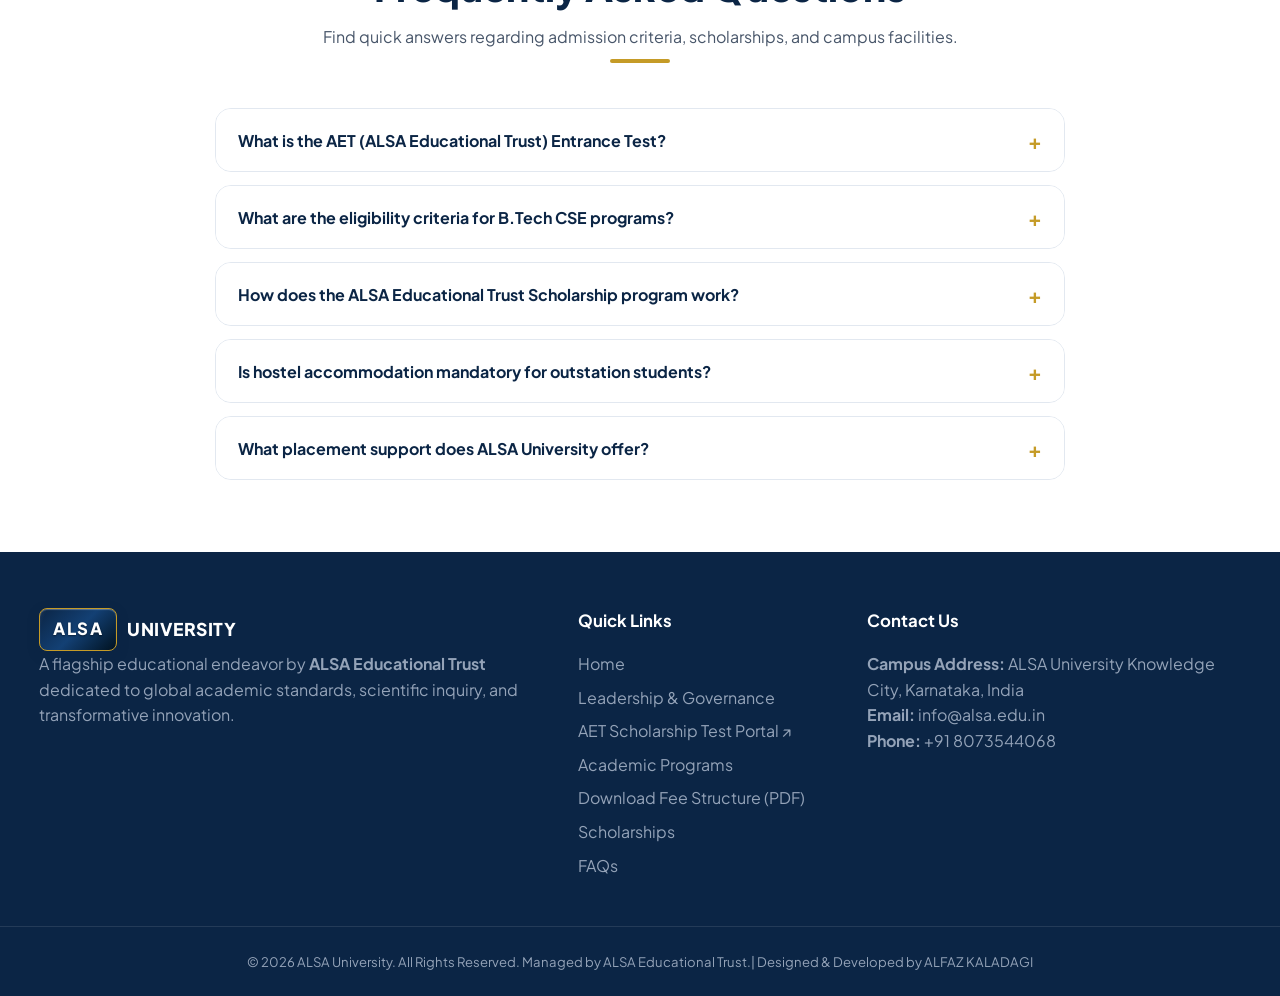
==== commit da4d7908: "Update index.html" ====
--- a/index.html
+++ b/index.html
@@ -760,7 +760,7 @@
       </div>
     </div>
     <div class="footer-bottom">
-      <p>&copy; 2026 ALSA University. All Rights Reserved. Managed by ALSA Educational Trust.</p>
+      <p>&copy; 2026 ALSA University. All Rights Reserved. Managed by ALSA Educational Trust.| Designed & Developed by <a href="https://alfaz81.vercel.app/" target="_blank" rel="noopener noreferrer" class="designer-link">ALFAZ KALADAGI</a></p>
     </div>
   </footer>
 
--- a/styles.css
+++ b/styles.css
@@ -23,8 +23,8 @@
   --radius-lg: 24px;
 }
 
-/* --- Base Resets --- */
-* {
+/* --- Mobile Viewport Overflow Guard & Base Resets --- */
+*, *::before, *::after {
   margin: 0;
   padding: 0;
   box-sizing: border-box;
@@ -35,11 +35,17 @@
   font-family: 'Plus Jakarta Sans', -apple-system, BlinkMacSystemFont, sans-serif;
   color: var(--text-dark);
   background-color: var(--bg-light);
+  width: 100%;
+  max-width: 100%;
+  overflow-x: hidden;
 }
 
 body {
   line-height: 1.6;
+  width: 100%;
+  max-width: 100%;
   overflow-x: hidden;
+  position: relative;
 }
 
 a {
@@ -49,36 +55,53 @@
 }
 
 .container {
-  width: 90%;
+  width: 100%;
   max-width: 1240px;
   margin: 0 auto;
-  padding: 0 15px;
+  padding: 0 1.2rem;
+}
+
+/* --- Fixed Top Header Wrapper (Header stays fixed even when scrolled) --- */
+.fixed-top-header {
+  position: fixed;
+  top: 0;
+  left: 0;
+  width: 100%;
+  z-index: 1000;
+  background: var(--bg-white);
+  box-shadow: 0 4px 20px rgba(0, 0, 0, 0.08);
 }
 
 /* --- Live News Ticker --- */
 .news-ticker {
   background: var(--primary-color);
   color: #fff;
-  padding: 8px 1.5rem;
-  font-size: 0.85rem;
-  display: flex;
-  align-items: center;
-  gap: 15px;
+  width: 100%;
+  max-width: 100%;
   border-bottom: 1px solid rgba(255, 255, 255, 0.1);
   position: relative;
-  z-index: 1001;
+  overflow: hidden;
+}
+
+.ticker-inner {
+  display: flex;
+  align-items: center;
+  gap: 10px;
+  padding: 6px 1rem;
+  width: 100%;
+  max-width: 100%;
 }
 
 .ticker-badge {
   background: var(--accent-gold);
   color: #fff;
   font-weight: 800;
-  font-size: 0.7rem;
-  padding: 4px 10px;
+  font-size: 0.72rem;
+  padding: 3px 8px;
   border-radius: 4px;
   letter-spacing: 0.5px;
   flex-shrink: 0;
-  z-index: 5;
+  z-index: 2;
 }
 
 .ticker-track {
@@ -86,19 +109,26 @@
   overflow: hidden;
   white-space: nowrap;
   position: relative;
-  display: flex;
-  align-items: center;
+  mask-image: linear-gradient(to right, transparent, black 10px, black 95%, transparent);
+  -webkit-mask-image: linear-gradient(to right, transparent, black 10px, black 95%, transparent);
 }
 
 .ticker-text {
   display: inline-block;
-  padding-left: 100%;
-  animation: scrollText 22s linear infinite;
+  white-space: nowrap;
+  animation: tickerScroll 24s linear infinite;
   color: #e2e8f0;
+  font-size: 0.85rem;
 }
 
 .ticker-text:hover {
   animation-play-state: paused;
+}
+
+.ticker-link {
+  color: var(--accent-gold-light);
+  font-weight: 700;
+  text-decoration: underline;
 }
 
 .ticker-close {
@@ -116,20 +146,17 @@
   color: #fff;
 }
 
-@keyframes scrollText {
-  0% { transform: translateX(0); }
+@keyframes tickerScroll {
+  0% { transform: translateX(100%); }
   100% { transform: translateX(-100%); }
 }
 
 /* --- Navigation Bar --- */
 .navbar {
-  position: sticky;
-  top: 0;
-  z-index: 1000;
-  background: rgba(255, 255, 255, 0.92);
+  background: rgba(255, 255, 255, 0.98);
   backdrop-filter: blur(12px);
   border-bottom: 1px solid var(--border-color);
-  transition: all var(--transition-fast);
+  width: 100%;
 }
 
 .nav-container {
@@ -138,34 +165,71 @@
   align-items: center;
   max-width: 1240px;
   margin: 0 auto;
-  padding: 1.1rem 1.5rem;
-}
-
+  padding: 0.8rem 1.2rem;
+  width: 100%;
+}
+
+/* --- Stylized 3D Metallic ALSA Box Logo --- */
 .brand-logo {
   display: flex;
   align-items: center;
   gap: 10px;
   font-weight: 800;
   letter-spacing: 0.5px;
+  flex-shrink: 0;
+}
+
+.logo-box {
+  display: inline-flex;
+  align-items: center;
+  justify-content: center;
+  background: linear-gradient(135deg, #0b2545 0%, #134074 50%, #001220 100%);
+  padding: 3px;
+  border-radius: 8px;
+  border: 1.5px solid var(--accent-gold);
+  box-shadow: 0 4px 12px rgba(11, 37, 69, 0.25), inset 0 1px 1px rgba(255, 255, 255, 0.3);
+  position: relative;
+  overflow: hidden;
+}
+
+.logo-box::before {
+  content: '';
+  position: absolute;
+  top: 0;
+  left: -100%;
+  width: 100%;
+  height: 100%;
+  background: linear-gradient(90deg, transparent, rgba(255, 255, 255, 0.3), transparent);
+  transform: skewX(-20deg);
+  animation: logoShine 4s infinite ease-in-out;
+}
+
+@keyframes logoShine {
+  0%, 75% { left: -100%; }
+  100% { left: 200%; }
 }
 
 .logo-badge {
-  background: linear-gradient(135deg, var(--primary-color), var(--secondary-color));
-  color: #fff;
-  padding: 6px 12px;
-  border-radius: var(--radius-sm);
-  font-size: 1.2rem;
+  background: transparent;
+  color: #ffffff;
+  font-weight: 900;
+  font-size: 1.05rem;
+  letter-spacing: 1.5px;
+  padding: 4px 10px;
+  text-shadow: 0 1px 2px rgba(0, 0, 0, 0.5);
 }
 
 .logo-text {
   font-size: 1.1rem;
   color: var(--primary-color);
+  font-weight: 800;
+  letter-spacing: 0.5px;
 }
 
 .nav-menu {
   display: flex;
   align-items: center;
-  gap: 1.8rem;
+  gap: 1.4rem;
 }
 
 .nav-link {
@@ -181,37 +245,30 @@
   color: var(--accent-blue);
 }
 
-.nav-link::after {
-  content: '';
-  position: absolute;
-  width: 0%;
-  height: 2px;
-  bottom: 0;
-  left: 0;
-  background-color: var(--accent-blue);
-  transition: width var(--transition-fast);
-}
-
-.nav-link:hover::after, .nav-link.active::after {
-  width: 100%;
+.nav-link.aet-nav-btn {
+  color: #fff !important;
+  background: var(--secondary-color);
+  padding: 6px 14px;
+  border-radius: 50px;
+  font-weight: 700;
+  font-size: 0.85rem;
+}
+
+.nav-link.aet-nav-btn:hover {
+  background: var(--accent-gold);
 }
 
 .nav-link.btn-nav {
   background-color: var(--accent-gold);
   color: #fff !important;
-  padding: 9px 18px;
+  padding: 8px 18px;
   border-radius: var(--radius-sm);
-  transition: transform var(--transition-fast), background var(--transition-fast);
   border: none;
-}
-
-.nav-link.btn-nav::after {
-  display: none;
+  font-weight: 700;
 }
 
 .nav-link.btn-nav:hover {
   background-color: #b08a20;
-  transform: translateY(-2px);
 }
 
 .mobile-toggle {
@@ -221,40 +278,54 @@
   cursor: pointer;
   flex-direction: column;
   gap: 5px;
+  padding: 6px;
 }
 
 .mobile-toggle .bar {
-  width: 25px;
-  height: 3px;
+  width: 24px;
+  height: 2.5px;
   background-color: var(--primary-color);
   border-radius: 2px;
   transition: var(--transition-fast);
 }
 
-/* --- Hero Sections --- */
+/* --- Hero Section (Top padded to accommodate fixed header) --- */
 .hero-section {
   position: relative;
-  min-height: 82vh;
+  min-height: 85vh;
+  margin-top: 105px; /* Offset for fixed header */
   background: linear-gradient(135deg, #0b2545, #134074, #001220);
   display: flex;
   align-items: center;
   justify-content: center;
   color: #fff;
   text-align: center;
-  padding: 4rem 1.5rem;
+  padding: 4.5rem 1.2rem;
+  width: 100%;
   overflow: hidden;
 }
 
 .hero-overlay {
   position: absolute;
   inset: 0;
-  background: radial-gradient(circle at 50% 50%, rgba(197, 155, 39, 0.15), transparent 70%);
+  background: radial-gradient(circle at 50% 50%, rgba(197, 155, 39, 0.18), transparent 70%);
   pointer-events: none;
 }
 
 .hero-content {
   max-width: 850px;
+  width: 100%;
   z-index: 2;
+  margin: 0 auto;
+}
+
+.hero-badges {
+  display: flex;
+  justify-content: center;
+  align-items: center;
+  gap: 10px;
+  flex-wrap: wrap;
+  margin-bottom: 1.5rem;
 }
 
 .badge-pill {
@@ -262,45 +333,69 @@
   background: rgba(255, 255, 255, 0.12);
   border: 1px solid rgba(255, 255, 255, 0.25);
   backdrop-filter: blur(8px);
-  padding: 8px 18px;
+  padding: 6px 16px;
   border-radius: 50px;
-  font-size: 0.85rem;
+  font-size: 0.82rem;
   font-weight: 600;
   color: var(--accent-gold-light);
-  margin-bottom: 1.5rem;
+  max-width: 100%;
+  word-break: break-word;
+}
+
+.badge-pill.aet-hero-pill {
+  background: rgba(197, 155, 39, 0.25);
+  border-color: var(--accent-gold);
+  color: #fff;
+  transition: transform var(--transition-fast), background var(--transition-fast);
+}
+
+.badge-pill.aet-hero-pill:hover {
+  background: var(--accent-gold);
+  transform: translateY(-2px);
 }
 
 .hero-content h1 {
-  font-size: clamp(2.5rem, 5vw, 4.2rem);
+  font-size: clamp(2rem, 5.5vw, 4rem);
   font-weight: 800;
-  line-height: 1.15;
+  line-height: 1.18;
   margin-bottom: 1.2rem;
+  overflow-wrap: break-word;
 }
 
 .hero-content p {
-  font-size: 1.15rem;
+  font-size: clamp(0.98rem, 2vw, 1.15rem);
   color: #cbd5e1;
-  margin-bottom: 2.2rem;
+  margin-bottom: 2rem;
+  max-width: 700px;
+  margin-left: auto;
+  margin-right: auto;
 }
 
 .hero-actions {
   display: flex;
   justify-content: center;
-  gap: 1.2rem;
+  gap: 1rem;
   flex-wrap: wrap;
 }
 
 .btn {
-  padding: 14px 30px;
+  padding: 12px 26px;
   border-radius: var(--radius-sm);
   font-weight: 700;
-  font-size: 1rem;
+  font-size: 0.95rem;
   cursor: pointer;
   transition: all var(--transition-fast);
   border: none;
   display: inline-flex;
   align-items: center;
   justify-content: center;
+  gap: 8px;
+  text-align: center;
+}
+
+.btn-sm {
+  padding: 8px 16px;
+  font-size: 0.85rem;
 }
 
 .btn-primary {
@@ -310,12 +405,11 @@
 
 .btn-primary:hover {
   background-color: #b08a20;
-  transform: translateY(-3px);
-  box-shadow: 0 10px 20px rgba(197, 155, 39, 0.3);
+  transform: translateY(-2px);
 }
 
 .btn-secondary {
-  border: 2px solid rgba(255, 255, 255, 0.4);
+  border: 1.5px solid rgba(255, 255, 255, 0.4);
   color: #fff;
   background: transparent;
 }
@@ -323,27 +417,27 @@
 .btn-secondary:hover {
   background: rgba(255, 255, 255, 0.15);
   border-color: #fff;
-  transform: translateY(-3px);
 }
 
 /* --- Stats Counter --- */
 .stats-section {
   background: var(--bg-white);
-  padding: 3rem 1.5rem;
+  padding: 2.5rem 1.2rem;
   border-bottom: 1px solid var(--border-color);
+  width: 100%;
 }
 
 .stats-grid {
   max-width: 1240px;
   margin: 0 auto;
   display: grid;
-  grid-template-columns: repeat(auto-fit, minmax(220px, 1fr));
-  gap: 2rem;
+  grid-template-columns: repeat(auto-fit, minmax(180px, 1fr));
+  gap: 1.5rem;
   text-align: center;
 }
 
 .stat-card h3 {
-  font-size: 2.8rem;
+  font-size: 2.4rem;
   font-weight: 800;
   color: var(--primary-color);
 }
@@ -351,35 +445,39 @@
 .stat-card p {
   color: var(--text-muted);
   font-weight: 600;
+  font-size: 0.9rem;
 }
 
 /* --- General Section Setup --- */
 .about-section, .programs-section, .calc-section, .facilities-section, .events-section, .faq-section, .chancellor-section, .executives-section {
-  padding: 6rem 0;
+  padding: 4.5rem 0;
+  width: 100%;
 }
 
 .section-header {
   text-align: center;
-  margin-bottom: 3.5rem;
+  margin-bottom: 2.8rem;
+  padding: 0 10px;
 }
 
 .section-header h2 {
-  font-size: 2.4rem;
+  font-size: clamp(1.8rem, 4vw, 2.4rem);
   font-weight: 800;
   color: var(--primary-color);
+  overflow-wrap: break-word;
 }
 
 .section-header p {
   color: var(--text-muted);
-  font-size: 1.05rem;
+  font-size: 1rem;
   margin-top: 6px;
 }
 
 .header-line {
-  width: 70px;
+  width: 60px;
   height: 4px;
   background: var(--accent-gold);
-  margin: 12px auto 0 auto;
+  margin: 10px auto 0 auto;
   border-radius: 2px;
 }
 
@@ -387,12 +485,12 @@
 .about-grid {
   display: grid;
   grid-template-columns: 1fr 1fr;
-  gap: 3rem;
+  gap: 2.5rem;
   align-items: center;
 }
 
 .about-text h3 {
-  font-size: 1.8rem;
+  font-size: 1.6rem;
   color: var(--secondary-color);
   margin-bottom: 1rem;
 }
@@ -403,16 +501,16 @@
 }
 
 .about-features {
-  margin-top: 1.8rem;
+  margin-top: 1.5rem;
   display: flex;
   flex-direction: column;
-  gap: 0.8rem;
+  gap: 0.7rem;
 }
 
 .feature-item {
   display: flex;
   align-items: center;
-  gap: 12px;
+  gap: 10px;
   font-weight: 600;
   color: var(--primary-color);
 }
@@ -424,26 +522,25 @@
 
 .about-card-visual {
   background: linear-gradient(135deg, var(--secondary-color), var(--primary-color));
-  height: 380px;
+  min-height: 320px;
   border-radius: var(--radius-md);
   position: relative;
   display: flex;
   align-items: flex-end;
-  padding: 2.5rem;
+  padding: 2rem;
   box-shadow: var(--shadow-lg);
 }
 
 .visual-badge {
-  background: rgba(255, 255, 255, 0.95);
-  padding: 1.5rem;
+  background: rgba(255, 255, 255, 0.96);
+  padding: 1.2rem;
   border-radius: var(--radius-sm);
   display: flex;
   flex-direction: column;
-  box-shadow: var(--shadow-md);
 }
 
 .visual-badge .number {
-  font-size: 2.5rem;
+  font-size: 2.2rem;
   font-weight: 800;
   color: var(--accent-gold);
   line-height: 1;
@@ -452,6 +549,7 @@
 .visual-badge .label {
   font-weight: 700;
   color: var(--primary-color);
+  font-size: 0.9rem;
 }
 
 /* --- Programs Grid --- */
@@ -461,24 +559,23 @@
 
 .programs-grid {
   display: grid;
-  grid-template-columns: repeat(auto-fit, minmax(300px, 1fr));
-  gap: 2rem;
+  grid-template-columns: repeat(auto-fit, minmax(280px, 1fr));
+  gap: 1.5rem;
 }
 
 .program-card {
   background: var(--bg-white);
-  padding: 2.5rem;
+  padding: 2rem;
   border-radius: var(--radius-md);
   border: 1px solid var(--border-color);
-  transition: all var(--transition-smooth);
+  transition: transform var(--transition-smooth);
   display: flex;
   flex-direction: column;
   justify-content: space-between;
 }
 
 .program-card:hover {
-  transform: translateY(-8px);
-  box-shadow: var(--shadow-lg);
+  transform: translateY(-6px);
 }
 
 .card-tag {
@@ -489,19 +586,19 @@
   font-weight: 700;
   padding: 4px 10px;
   border-radius: 4px;
-  margin-bottom: 0.5rem;
+  margin-bottom: 0.6rem;
   align-self: flex-start;
 }
 
 .program-card h3 {
-  font-size: 1.35rem;
+  font-size: 1.25rem;
   color: var(--primary-color);
   margin-bottom: 0.8rem;
 }
 
 .program-card p {
   color: var(--text-muted);
-  font-size: 0.95rem;
+  font-size: 0.92rem;
   margin-bottom: 1.5rem;
 }
 
@@ -511,27 +608,129 @@
   background: none;
   border: none;
   cursor: pointer;
-  font-size: 1rem;
+  font-size: 0.95rem;
   font-family: inherit;
   text-align: left;
-  padding: 0;
-  transition: color var(--transition-fast);
-}
-
-.card-link:hover {
-  color: var(--primary-color);
-}
-
-/* --- Scholarship Calculator Section --- */
+}
+
+/* --- AET Feature Card --- */
+.aet-banner-card {
+  background: linear-gradient(135deg, #0b2545, #001f3f);
+  color: #fff;
+  border: 2px solid var(--accent-gold);
+  border-radius: var(--radius-lg);
+  padding: 2.2rem;
+  margin-bottom: 2rem;
+  display: flex;
+  justify-content: space-between;
+  align-items: center;
+  gap: 2rem;
+  box-shadow: 0 12px 30px rgba(11, 37, 69, 0.2);
+}
+
+.aet-badge {
+  background: var(--accent-gold);
+  color: #fff;
+  font-size: 0.75rem;
+  font-weight: 800;
+  padding: 3px 10px;
+  border-radius: 50px;
+  text-transform: uppercase;
+  letter-spacing: 0.5px;
+  display: inline-block;
+  margin-bottom: 0.6rem;
+}
+
+.aet-content h3 {
+  font-size: 1.45rem;
+  color: #fff;
+  margin-bottom: 0.5rem;
+}
+
+.aet-content p {
+  color: #cbd5e1;
+  font-size: 0.95rem;
+  max-width: 650px;
+  margin-bottom: 1rem;
+}
+
+.aet-perks {
+  display: flex;
+  gap: 1.2rem;
+  flex-wrap: wrap;
+  font-size: 0.85rem;
+  font-weight: 700;
+  color: var(--accent-gold-light);
+}
+
+.aet-main-btn {
+  white-space: nowrap;
+  padding: 14px 28px;
+  font-size: 1rem;
+}
+
+/* --- PDF Download Banner --- */
+.pdf-download-banner {
+  background: var(--bg-white);
+  border: 1px solid var(--border-color);
+  color: var(--text-dark);
+  padding: 1.8rem;
+  border-radius: var(--radius-md);
+  display: flex;
+  align-items: center;
+  justify-content: space-between;
+  gap: 1.5rem;
+  margin-bottom: 2rem;
+  box-shadow: var(--shadow-sm);
+}
+
+.pdf-banner-info {
+  display: flex;
+  align-items: center;
+  gap: 1.2rem;
+}
+
+.pdf-icon-badge {
+  background: var(--primary-color);
+  color: #fff;
+  font-weight: 800;
+  font-size: 0.9rem;
+  padding: 10px 14px;
+  border-radius: var(--radius-sm);
+  flex-shrink: 0;
+}
+
+.pdf-banner-info h3 {
+  font-size: 1.2rem;
+  color: var(--primary-color);
+}
+
+.pdf-banner-info p {
+  color: var(--text-muted);
+  font-size: 0.88rem;
+}
+
+.pdf-banner-actions {
+  display: flex;
+  gap: 0.8rem;
+  flex-shrink: 0;
+}
+
+.pdf-dl-btn {
+  border-color: var(--border-color);
+  color: var(--primary-color);
+  background: var(--bg-light);
+}
+
+/* --- Calculator Card --- */
 .calc-card {
   background: var(--bg-white);
   border-radius: var(--radius-lg);
   border: 1px solid var(--border-color);
-  box-shadow: var(--shadow-lg);
-  padding: 3rem;
+  padding: 2.5rem;
   display: grid;
   grid-template-columns: 1fr 1fr;
-  gap: 3rem;
+  gap: 2.5rem;
   align-items: center;
 }
 
@@ -560,13 +759,13 @@
 .result-box {
   background: var(--bg-light);
   border: 2px dashed var(--accent-gold);
-  padding: 2.5rem;
+  padding: 2rem;
   border-radius: var(--radius-md);
   text-align: center;
 }
 
 .result-label {
-  font-size: 0.85rem;
+  font-size: 0.8rem;
   text-transform: uppercase;
   letter-spacing: 1px;
   font-weight: 700;
@@ -574,20 +773,20 @@
 }
 
 .result-box h3 {
-  font-size: 2.4rem;
-  color: var(--primary-color);
-  margin: 6px 0 12px 0;
+  font-size: 2.2rem;
+  color: var(--primary-color);
+  margin: 6px 0 10px 0;
 }
 
 .result-divider {
   height: 1px;
   background: var(--border-color);
-  margin: 1.2rem 0;
+  margin: 1rem 0;
 }
 
 .result-details p {
   color: var(--text-muted);
-  font-size: 1rem;
+  font-size: 0.95rem;
   margin-bottom: 6px;
 }
 
@@ -596,13 +795,13 @@
 }
 
 .final-fee {
-  font-size: 1.15rem;
-  color: var(--primary-color);
-  margin-top: 10px;
-  margin-bottom: 1.5rem;
-}
-
-/* --- Campus Facilities Showcase --- */
+  font-size: 1.1rem;
+  color: var(--primary-color);
+  margin-top: 8px;
+  margin-bottom: 1.2rem;
+}
+
+/* --- Facilities Tabs --- */
 .facilities-section {
   background: #f1f5f9;
 }
@@ -610,22 +809,21 @@
 .tab-buttons {
   display: flex;
   justify-content: center;
-  gap: 10px;
-  margin-bottom: 2.5rem;
+  gap: 8px;
+  margin-bottom: 2rem;
   flex-wrap: wrap;
 }
 
 .tab-btn {
-  padding: 12px 24px;
+  padding: 10px 18px;
   border-radius: 50px;
   background: var(--bg-white);
   border: 1px solid var(--border-color);
   font-family: inherit;
   font-weight: 700;
-  font-size: 0.95rem;
+  font-size: 0.9rem;
   color: var(--text-muted);
   cursor: pointer;
-  transition: all var(--transition-fast);
 }
 
 .tab-btn.active, .tab-btn:hover {
@@ -640,46 +838,44 @@
 
 .tab-content.active {
   display: block;
-  animation: fadeIn 0.5s ease forwards;
 }
 
 .facility-grid {
   background: var(--bg-white);
   border-radius: var(--radius-lg);
-  padding: 3rem;
+  padding: 2.5rem;
   border: 1px solid var(--border-color);
   display: grid;
   grid-template-columns: 1fr 1fr;
-  gap: 3rem;
+  gap: 2.5rem;
   align-items: center;
 }
 
 .facility-text h3 {
-  font-size: 1.8rem;
+  font-size: 1.6rem;
   color: var(--primary-color);
   margin-bottom: 1rem;
 }
 
 .facility-text p {
   color: var(--text-muted);
-  margin-bottom: 1.5rem;
+  margin-bottom: 1.2rem;
 }
 
 .facility-text ul {
   list-style: none;
   display: flex;
   flex-direction: column;
-  gap: 10px;
+  gap: 8px;
   font-weight: 600;
   color: var(--primary-color);
 }
 
 .facility-preview {
-  height: 320px;
+  height: 280px;
   border-radius: var(--radius-md);
   background-size: cover;
   background-position: center;
-  box-shadow: var(--shadow-md);
 }
 
 .facility-labs {
@@ -698,44 +894,37 @@
   background: linear-gradient(135deg, rgba(11, 37, 69, 0.8), rgba(197, 155, 39, 0.6)), url('https://images.unsplash.com/photo-1555854877-bab0e564b8d5?auto=format&fit=crop&w=800&q=80');
 }
 
-/* --- Events & Calendar Section --- */
+/* --- Events Section --- */
 .events-grid {
   display: grid;
-  grid-template-columns: repeat(auto-fit, minmax(320px, 1fr));
-  gap: 2rem;
+  grid-template-columns: repeat(auto-fit, minmax(280px, 1fr));
+  gap: 1.5rem;
 }
 
 .event-card {
   background: var(--bg-white);
   border-radius: var(--radius-md);
   border: 1px solid var(--border-color);
-  padding: 2rem;
-  display: flex;
-  gap: 1.5rem;
-  box-shadow: var(--shadow-sm);
-  transition: all var(--transition-smooth);
-}
-
-.event-card:hover {
-  transform: translateY(-6px);
-  box-shadow: var(--shadow-md);
+  padding: 1.8rem;
+  display: flex;
+  gap: 1.2rem;
 }
 
 .event-date {
   background: var(--primary-color);
   color: #fff;
-  padding: 12px 18px;
+  padding: 10px 14px;
   border-radius: var(--radius-sm);
   display: flex;
   flex-direction: column;
   align-items: center;
   justify-content: center;
-  min-width: 75px;
-  height: 80px;
+  min-width: 68px;
+  height: 72px;
 }
 
 .event-date .day {
-  font-size: 1.8rem;
+  font-size: 1.4rem;
   font-weight: 800;
   line-height: 1;
 }
@@ -754,15 +943,21 @@
 }
 
 .event-info h3 {
-  font-size: 1.15rem;
-  color: var(--primary-color);
-  margin: 4px 0 6px 0;
+  font-size: 1.1rem;
+  color: var(--primary-color);
+  margin: 3px 0 5px 0;
 }
 
 .event-info p {
   color: var(--text-muted);
-  font-size: 0.9rem;
-  margin-bottom: 8px;
+  font-size: 0.88rem;
+  margin-bottom: 6px;
+}
+
+.aet-inline-link {
+  color: var(--accent-blue);
+  font-weight: 700;
+  font-size: 0.88rem;
 }
 
 .event-venue {
@@ -771,7 +966,7 @@
   color: var(--text-dark);
 }
 
-/* --- FAQ Accordion --- */
+/* --- FAQ Section --- */
 .faq-section {
   background: var(--bg-white);
 }
@@ -781,37 +976,37 @@
   margin: 0 auto;
   display: flex;
   flex-direction: column;
-  gap: 1rem;
+  gap: 0.8rem;
 }
 
 .faq-item {
   border: 1px solid var(--border-color);
   border-radius: var(--radius-md);
   overflow: hidden;
-  transition: all var(--transition-fast);
 }
 
 .faq-question {
   width: 100%;
-  padding: 1.2rem 1.8rem;
+  padding: 1.1rem 1.4rem;
   background: var(--bg-white);
   border: none;
   text-align: left;
   font-family: inherit;
-  font-size: 1.1rem;
+  font-size: 1rem;
   font-weight: 700;
   color: var(--primary-color);
   display: flex;
   justify-content: space-between;
   align-items: center;
   cursor: pointer;
+  gap: 10px;
 }
 
 .faq-icon {
-  font-size: 1.4rem;
-  font-weight: 400;
+  font-size: 1.3rem;
   color: var(--accent-gold);
   transition: transform var(--transition-fast);
+  flex-shrink: 0;
 }
 
 .faq-item.active .faq-icon {
@@ -821,29 +1016,30 @@
 .faq-answer {
   max-height: 0;
   overflow: hidden;
-  padding: 0 1.8rem;
+  padding: 0 1.4rem;
   background: var(--bg-light);
-  transition: all 0.3s cubic-bezier(0.16, 1, 0.3, 1);
+  transition: all 0.3s ease;
 }
 
 .faq-item.active .faq-answer {
-  max-height: 200px;
-  padding: 1.2rem 1.8rem;
+  max-height: 250px;
+  padding: 1rem 1.4rem;
   border-top: 1px solid var(--border-color);
 }
 
 .faq-answer p {
   color: var(--text-muted);
-  font-size: 0.98rem;
-  line-height: 1.6;
+  font-size: 0.92rem;
 }
 
 /* --- Leadership Page Specifics --- */
 .page-header {
   background: linear-gradient(135deg, var(--primary-color), var(--secondary-color));
   color: #fff;
-  padding: 5rem 0;
+  padding: 4rem 1.2rem;
+  margin-top: 65px;
   text-align: center;
+  width: 100%;
 }
 
 .sub-title {
@@ -851,13 +1047,13 @@
   font-weight: 700;
   text-transform: uppercase;
   letter-spacing: 1px;
-  font-size: 0.9rem;
+  font-size: 0.85rem;
 }
 
 .page-header h1 {
-  font-size: 3rem;
+  font-size: clamp(2rem, 5vw, 3rem);
   font-weight: 800;
-  margin: 0.5rem 0 1rem 0;
+  margin: 0.4rem 0 0.8rem 0;
 }
 
 .page-header p {
@@ -869,22 +1065,17 @@
 .chancellor-card {
   background: var(--bg-white);
   border-radius: var(--radius-lg);
-  box-shadow: var(--shadow-lg);
-  padding: 3.5rem;
+  padding: 3rem;
   display: grid;
-  grid-template-columns: 300px 1fr;
-  gap: 3.5rem;
+  grid-template-columns: 260px 1fr;
+  gap: 2.5rem;
   align-items: center;
   border: 1px solid var(--border-color);
 }
 
-.chancellor-image-wrapper {
-  text-align: center;
-}
-
 .avatar-placeholder {
-  width: 220px;
-  height: 220px;
+  width: 180px;
+  height: 180px;
   margin: 0 auto;
   border-radius: 50%;
   background: linear-gradient(135deg, #134074, #0b2545);
@@ -892,135 +1083,124 @@
   align-items: center;
   justify-content: center;
   color: var(--accent-gold);
-  font-size: 4rem;
+  font-size: 3.2rem;
   font-weight: 800;
-  border: 6px solid var(--accent-gold-light);
-  box-shadow: var(--shadow-md);
+  border: 5px solid var(--accent-gold-light);
 }
 
 .chancellor-badge {
   display: inline-block;
-  margin-top: 1.2rem;
+  margin-top: 1rem;
   background: var(--primary-color);
   color: #fff;
-  padding: 6px 16px;
+  padding: 5px 14px;
   border-radius: 50px;
-  font-size: 0.8rem;
-  font-weight: 700;
-  letter-spacing: 1px;
+  font-size: 0.75rem;
+  font-weight: 700;
 }
 
 .trust-title {
   font-weight: 700;
   color: var(--accent-gold);
-  font-size: 0.95rem;
+  font-size: 0.9rem;
   text-transform: uppercase;
-  letter-spacing: 0.5px;
 }
 
 .chancellor-details h2 {
-  font-size: 2.3rem;
-  color: var(--primary-color);
-  margin-top: 4px;
+  font-size: 2rem;
+  color: var(--primary-color);
 }
 
 .credentials {
   display: flex;
-  gap: 8px;
-  margin: 10px 0 20px 0;
+  gap: 6px;
+  margin: 8px 0 16px 0;
+  flex-wrap: wrap;
 }
 
 .cred-chip {
   background: var(--bg-light);
   border: 1px solid var(--border-color);
-  padding: 4px 12px;
+  padding: 3px 10px;
   border-radius: 6px;
-  font-size: 0.85rem;
+  font-size: 0.82rem;
   font-weight: 700;
   color: var(--secondary-color);
 }
 
 .chancellor-message h3 {
-  font-size: 1.2rem;
-  color: var(--primary-color);
-  margin-bottom: 0.8rem;
+  font-size: 1.1rem;
+  color: var(--primary-color);
+  margin-bottom: 0.6rem;
 }
 
 .quote-box {
   background: #f8fafc;
   border-left: 4px solid var(--accent-gold);
-  padding: 1.5rem;
+  padding: 1.2rem;
   font-style: italic;
   color: var(--text-muted);
   border-radius: 0 var(--radius-sm) var(--radius-sm) 0;
-  line-height: 1.7;
+  font-size: 0.95rem;
 }
 
 .exec-grid {
   display: grid;
-  grid-template-columns: repeat(auto-fit, minmax(260px, 1fr));
-  gap: 2rem;
+  grid-template-columns: repeat(auto-fit, minmax(240px, 1fr));
+  gap: 1.5rem;
 }
 
 .exec-card {
   background: var(--bg-white);
-  padding: 2rem;
+  padding: 1.8rem;
   border-radius: var(--radius-md);
   border: 1px solid var(--border-color);
-  box-shadow: var(--shadow-sm);
-  transition: all var(--transition-smooth);
-}
-
-.exec-card:hover {
-  transform: translateY(-6px);
-  box-shadow: var(--shadow-md);
 }
 
 .exec-avatar {
-  width: 80px;
-  height: 80px;
+  width: 65px;
+  height: 65px;
   border-radius: 50%;
   background: var(--secondary-color);
   color: #fff;
   display: flex;
   align-items: center;
   justify-content: center;
-  font-size: 1.8rem;
-  font-weight: 700;
-  margin-bottom: 1.2rem;
+  font-size: 1.5rem;
+  font-weight: 700;
+  margin-bottom: 1rem;
 }
 
 .exec-role {
   display: block;
-  font-size: 0.8rem;
+  font-size: 0.75rem;
   font-weight: 800;
   color: var(--accent-blue);
   text-transform: uppercase;
-  margin-bottom: 4px;
 }
 
 .exec-info h3 {
-  font-size: 1.3rem;
+  font-size: 1.2rem;
   color: var(--primary-color);
 }
 
 .exec-degree {
-  font-size: 0.85rem;
+  font-size: 0.82rem;
   font-weight: 700;
   color: var(--text-muted);
-  margin-bottom: 0.8rem;
+  margin-bottom: 0.6rem;
 }
 
 .exec-desc {
-  font-size: 0.9rem;
+  font-size: 0.88rem;
   color: var(--text-muted);
 }
 
-/* --- Sticky Header Modal Layout & Fixed Close Icon --- */
+/* --- Modals --- */
 .modal-overlay {
   position: fixed;
   inset: 0;
-  background: rgba(11, 37, 69, 0.75);
+  background: rgba(11, 37, 69, 0.8);
   backdrop-filter: blur(6px);
   z-index: 2000;
   display: flex;
@@ -1029,7 +1209,7 @@
   opacity: 0;
   pointer-events: none;
   transition: opacity var(--transition-fast);
-  padding: 1.5rem;
+  padding: 1rem;
 }
 
 .modal-overlay.active {
@@ -1040,96 +1220,122 @@
 .modal-card {
   background: var(--bg-white);
   width: 100%;
-  max-width: 720px;
-  max-height: 88vh;
+  max-width: 700px;
+  max-height: 90vh;
   border-radius: var(--radius-md);
-  box-shadow: var(--shadow-lg);
   position: relative;
   display: flex;
   flex-direction: column;
-  overflow: hidden; /* Prevents scrollbar from covering close button */
-  transform: translateY(30px) scale(0.95);
+  overflow: hidden;
+  transform: translateY(20px);
   transition: transform var(--transition-smooth);
 }
 
+.modal-card.modal-card-large {
+  max-width: 850px;
+}
+
 .modal-overlay.active .modal-card {
-  transform: translateY(0) scale(1);
-}
-
-/* Fixed Sticky Modal Header Bar */
+  transform: translateY(0);
+}
+
 .modal-header-sticky {
-  position: relative;
-  padding: 1.8rem 2.2rem 1.2rem 2.2rem;
+  padding: 1.4rem 1.6rem 1rem 1.6rem;
   border-bottom: 1px solid var(--border-color);
   background: var(--bg-white);
-  flex-shrink: 0;
   display: flex;
   align-items: flex-start;
   justify-content: space-between;
-  gap: 1.5rem;
+  gap: 1rem;
 }
 
 .modal-header-text h2 {
   color: var(--primary-color);
-  font-size: 1.75rem;
-  margin-top: 0.3rem;
+  font-size: 1.45rem;
 }
 
 .modal-subtext {
   color: var(--text-muted);
-  font-size: 0.92rem;
-  margin-top: 4px;
-}
-
-/* Close Icon Pinned & Styled */
+  font-size: 0.88rem;
+}
+
 .modal-close {
   background: var(--bg-light);
   border: 1px solid var(--border-color);
-  font-size: 1.6rem;
-  width: 38px;
-  height: 38px;
+  font-size: 1.5rem;
+  width: 36px;
+  height: 36px;
   border-radius: 50%;
   cursor: pointer;
-  color: var(--text-dark);
   display: flex;
   align-items: center;
   justify-content: center;
-  transition: all var(--transition-fast);
   flex-shrink: 0;
-  line-height: 1;
 }
 
 .modal-close:hover {
   background: #ef4444;
   color: #fff;
-  border-color: #ef4444;
-  transform: rotate(90deg);
-}
-
-/* Scrollable Modal Body */
+}
+
 .modal-body-scroll {
-  padding: 2rem 2.2rem;
+  padding: 1.6rem;
   overflow-y: auto;
   flex: 1;
 }
 
+.pdf-modal-body {
+  display: flex;
+  flex-direction: column;
+  gap: 1rem;
+}
+
+.pdf-toolbar {
+  display: flex;
+  justify-content: flex-end;
+  gap: 10px;
+}
+
+.pdf-frame-wrapper {
+  width: 100%;
+  height: 480px;
+  border-radius: var(--radius-sm);
+  overflow: hidden;
+  border: 1px solid var(--border-color);
+  background: var(--bg-light);
+}
+
+.pdf-iframe {
+  width: 100%;
+  height: 100%;
+  border: none;
+}
+
+.pdf-mobile-fallback {
+  display: none;
+  background: var(--bg-light);
+  padding: 1rem;
+  border-radius: var(--radius-sm);
+  border: 1px solid var(--border-color);
+}
+
 /* --- Application Form Layout --- */
 .apply-form {
   display: flex;
   flex-direction: column;
-  gap: 1.2rem;
+  gap: 1rem;
 }
 
 .form-grid {
   display: grid;
   grid-template-columns: 1fr 1fr;
-  gap: 1.2rem;
+  gap: 1rem;
 }
 
 .form-group {
   display: flex;
   flex-direction: column;
-  gap: 6px;
+  gap: 5px;
 }
 
 .form-group.full-width {
@@ -1137,7 +1343,7 @@
 }
 
 .form-group label {
-  font-size: 0.85rem;
+  font-size: 0.82rem;
   font-weight: 700;
   color: var(--primary-color);
 }
@@ -1145,14 +1351,13 @@
 .form-group input,
 .form-group select,
 .form-group textarea {
-  padding: 12px 14px;
+  padding: 10px 12px;
   border: 1px solid var(--border-color);
   border-radius: var(--radius-sm);
   font-family: inherit;
-  font-size: 0.95rem;
-  color: var(--text-dark);
+  font-size: 0.92rem;
   background: var(--bg-light);
-  transition: border-color var(--transition-fast), box-shadow var(--transition-fast);
+  width: 100%;
 }
 
 .form-group input:focus,
@@ -1160,36 +1365,30 @@
 .form-group textarea:focus {
   outline: none;
   border-color: var(--accent-blue);
-  box-shadow: 0 0 0 3px rgba(0, 102, 204, 0.15);
   background: #fff;
 }
 
 .help-text {
-  font-size: 0.78rem;
+  font-size: 0.75rem;
   color: var(--accent-blue);
   font-weight: 600;
 }
 
-.form-actions {
-  margin-top: 1rem;
-}
-
 .btn-submit {
   width: 100%;
-  padding: 14px;
-  font-size: 1.05rem;
-  position: relative;
+  padding: 12px;
+  font-size: 1rem;
 }
 
 .spinner {
   display: none;
-  width: 20px;
-  height: 20px;
-  border: 3px solid rgba(255, 255, 255, 0.3);
+  width: 18px;
+  height: 18px;
+  border: 2px solid rgba(255, 255, 255, 0.3);
   border-radius: 50%;
   border-top-color: #fff;
   animation: spin 0.8s ease-in-out infinite;
-  margin-left: 10px;
+  margin-left: 8px;
 }
 
 @keyframes spin {
@@ -1200,15 +1399,13 @@
   display: inline-block;
 }
 
-/* --- Animated Success Card --- */
 .success-card {
   text-align: center;
-  padding: 2rem 1rem;
+  padding: 1.5rem 0.5rem;
   display: flex;
   flex-direction: column;
   align-items: center;
-  gap: 1.2rem;
-  animation: slideUpFade 0.6s cubic-bezier(0.16, 1, 0.3, 1) forwards;
+  gap: 1rem;
 }
 
 .success-card.hidden {
@@ -1222,69 +1419,48 @@
 
 .sub-message {
   color: var(--text-muted);
-  font-size: 0.95rem;
+  font-size: 0.9rem;
 }
 
 .success-icon-wrapper {
-  width: 80px;
-  height: 80px;
+  width: 70px;
+  height: 70px;
 }
 
 .checkmark {
-  width: 80px;
-  height: 80px;
+  width: 70px;
+  height: 70px;
   border-radius: 50%;
   display: block;
   stroke-width: 3;
   stroke: var(--success-green);
-  stroke-miterlimit: 10;
-  box-shadow: inset 0px 0px 0px var(--success-green);
-  animation: fill 0.4s ease-in-out 0.4s forwards, scale 0.3s ease-in-out 0.9s bounce;
 }
 
 .checkmark-circle {
   stroke-dasharray: 166;
   stroke-dashoffset: 166;
   stroke-width: 3;
-  stroke-miterlimit: 10;
   stroke: var(--success-green);
   fill: none;
-  animation: stroke 0.6s cubic-bezier(0.65, 0, 0.45, 1) forwards;
+  animation: stroke 0.6s ease forwards;
 }
 
 .checkmark-check {
-  transform-origin: 50% 50%;
   stroke-dasharray: 48;
   stroke-dashoffset: 48;
-  animation: stroke 0.3s cubic-bezier(0.65, 0, 0.45, 1) 0.6s forwards;
+  animation: stroke 0.3s ease 0.6s forwards;
 }
 
 @keyframes stroke {
   100% { stroke-dashoffset: 0; }
 }
 
-@keyframes fill {
-  100% { box-shadow: inset 0px 0px 0px 40px rgba(16, 185, 129, 0.1); }
-}
-
-@keyframes slideUpFade {
-  from {
-    opacity: 0;
-    transform: translateY(20px);
-  }
-  to {
-    opacity: 1;
-    transform: translateY(0);
-  }
-}
-
-/* --- Course Lists inside Modals --- */
 .course-group h3 {
-  font-size: 1.1rem;
+  font-size: 1.05rem;
   color: var(--secondary-color);
   border-left: 3px solid var(--accent-gold);
-  padding-left: 10px;
-  margin-bottom: 0.8rem;
+  padding-left: 8px;
+  margin-bottom: 0.6rem;
   font-weight: 700;
 }
 
@@ -1292,29 +1468,28 @@
   list-style: none;
   display: flex;
   flex-direction: column;
-  gap: 0.5rem;
-  margin-bottom: 1.5rem;
+  gap: 0.4rem;
+  margin-bottom: 1.2rem;
 }
 
 .course-list li {
-  font-size: 0.95rem;
-  color: var(--text-dark);
-  padding: 8px 12px;
+  font-size: 0.9rem;
+  padding: 8px 10px;
   background: var(--bg-light);
   border-radius: var(--radius-sm);
   display: flex;
   align-items: center;
-  gap: 10px;
+  gap: 8px;
 }
 
 .course-code {
   background: var(--primary-color);
   color: #fff;
-  font-size: 0.75rem;
+  font-size: 0.72rem;
   font-weight: 800;
-  padding: 3px 8px;
+  padding: 2px 6px;
   border-radius: 4px;
-  min-width: 60px;
+  min-width: 55px;
   text-align: center;
 }
 
@@ -1322,24 +1497,21 @@
 .site-footer {
   background: var(--primary-color);
   color: #94a3b8;
-  padding: 4rem 0 2rem 0;
+  padding: 3.5rem 0 1.5rem 0;
+  width: 100%;
 }
 
 .footer-grid {
   display: grid;
   grid-template-columns: 2fr 1fr 1.5fr;
-  gap: 3rem;
-  margin-bottom: 3rem;
-}
-
-.footer-logo .logo-text {
-  color: #fff;
+  gap: 2.5rem;
+  margin-bottom: 2.5rem;
 }
 
 .footer-col h4 {
   color: #fff;
-  font-size: 1.1rem;
-  margin-bottom: 1.2rem;
+  font-size: 1.05rem;
+  margin-bottom: 1rem;
 }
 
 .footer-col ul {
@@ -1347,7 +1519,7 @@
 }
 
 .footer-col ul li {
-  margin-bottom: 0.6rem;
+  margin-bottom: 0.5rem;
 }
 
 .footer-col ul a:hover {
@@ -1357,46 +1529,57 @@
 .footer-bottom {
   text-align: center;
   border-top: 1px solid rgba(255, 255, 255, 0.1);
-  padding-top: 2rem;
-  font-size: 0.85rem;
-}
-
-/* --- Animation Classes --- */
-.fade-in {
-  animation: fadeIn 1s cubic-bezier(0.16, 1, 0.3, 1) forwards;
-}
-
-.reveal {
-  opacity: 0;
-  transform: translateY(30px);
-  transition: all 0.8s cubic-bezier(0.16, 1, 0.3, 1);
-}
-
-.reveal.visible {
-  opacity: 1;
-  transform: translateY(0);
-}
-
-@keyframes fadeIn {
-  from {
-    opacity: 0;
-    transform: translateY(20px);
+  padding-top: 1.5rem;
+  font-size: 0.82rem;
+}
+
+/* --- Responsive Breakpoint (Mobile Fixes) --- */
+@media (max-width: 900px) {
+  .hero-section {
+    min-height: auto;
+    margin-top: 95px;
+    padding: 3rem 1rem 2.5rem 1rem;
   }
-  to {
-    opacity: 1;
-    transform: translateY(0);
+
+  .calc-card, .facility-grid, .about-grid, .chancellor-card {
+    grid-template-columns: 1fr;
+    padding: 1.5rem;
+    gap: 1.8rem;
   }
-}
-
-/* --- Mobile Responsiveness --- */
-@media (max-width: 900px) {
-  .calc-card, .facility-grid, .chancellor-card {
-    grid-template-columns: 1fr;
-    padding: 2rem;
+
+  .aet-banner-card {
+    flex-direction: column;
+    align-items: flex-start;
+    padding: 1.6rem;
+    gap: 1.4rem;
   }
 
-  .modal-header-sticky, .modal-body-scroll {
-    padding: 1.5rem;
+  .aet-action-wrapper, .aet-main-btn {
+    width: 100%;
+  }
+
+  .pdf-download-banner {
+    flex-direction: column;
+    align-items: flex-start;
+    gap: 1.2rem;
+    padding: 1.4rem;
+  }
+
+  .pdf-banner-actions {
+    width: 100%;
+    flex-direction: column;
+  }
+
+  .pdf-banner-actions .btn {
+    width: 100%;
+  }
+
+  .pdf-frame-wrapper {
+    height: 320px;
+  }
+
+  .pdf-mobile-fallback {
+    display: block;
   }
 
   .form-grid {
@@ -1407,13 +1590,9 @@
     grid-column: span 1;
   }
 
-  .about-grid {
-    grid-template-columns: 1fr;
-  }
-
   .footer-grid {
     grid-template-columns: 1fr;
-    gap: 2rem;
+    gap: 1.8rem;
   }
 
   .mobile-toggle {
@@ -1427,13 +1606,28 @@
     width: 100%;
     background: #fff;
     flex-direction: column;
-    padding: 2rem;
-    box-shadow: var(--shadow-md);
+    padding: 1.5rem 1.2rem;
+    box-shadow: 0 10px 25px rgba(0, 0, 0, 0.15);
     clip-path: circle(0% at 100% 0);
-    transition: clip-path 0.5s ease-in-out;
+    transition: clip-path 0.4s ease-in-out;
+    border-bottom: 2px solid var(--accent-gold);
+    gap: 1rem;
+    align-items: flex-start;
   }
 
   .nav-menu.open {
-    clip-path: circle(140% at 100% 0);
+    clip-path: circle(150% at 100% 0);
   }
-}+
+  .nav-menu .nav-link {
+    width: 100%;
+    padding: 8px 0;
+    border-bottom: 1px solid var(--border-color);
+  }
+
+  .nav-menu .nav-link.btn-nav, .nav-menu .nav-link.aet-nav-btn {
+    text-align: center;
+    border-bottom: none;
+    margin-top: 4px;
+  }
+}
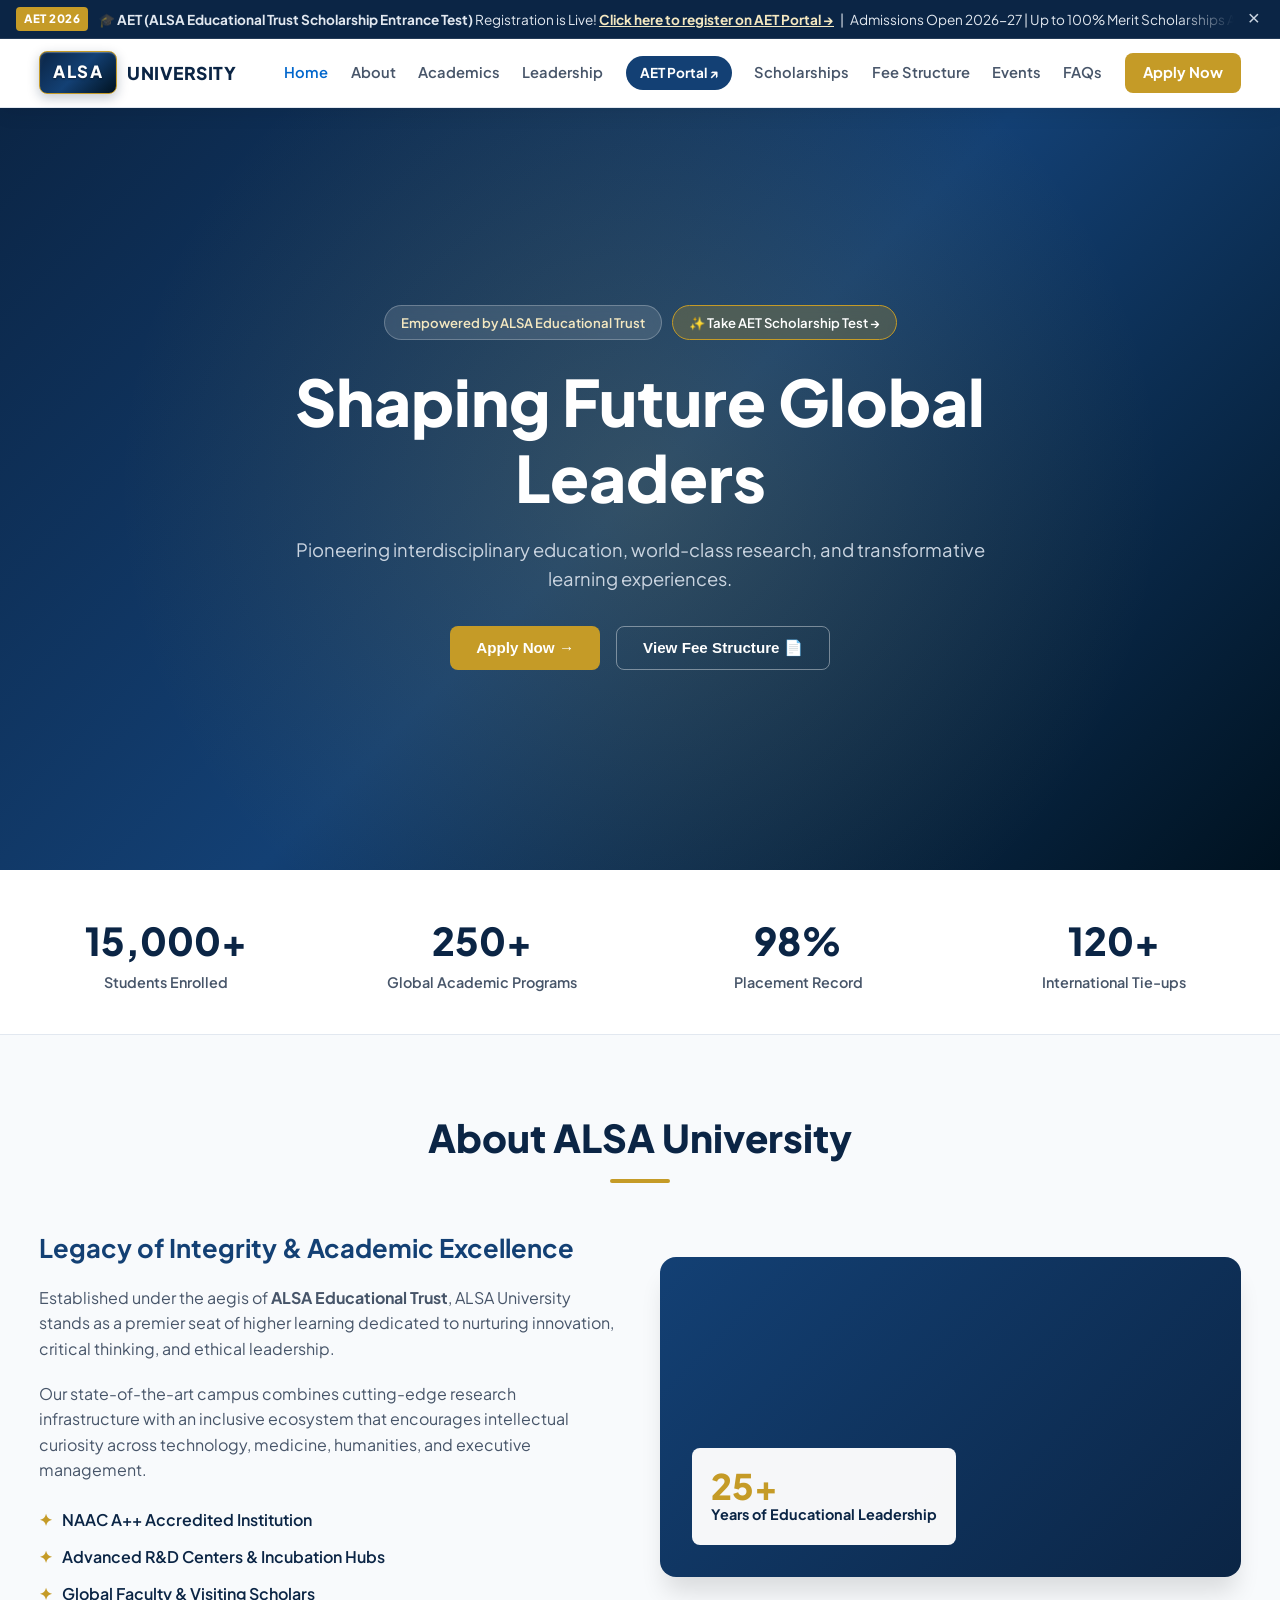
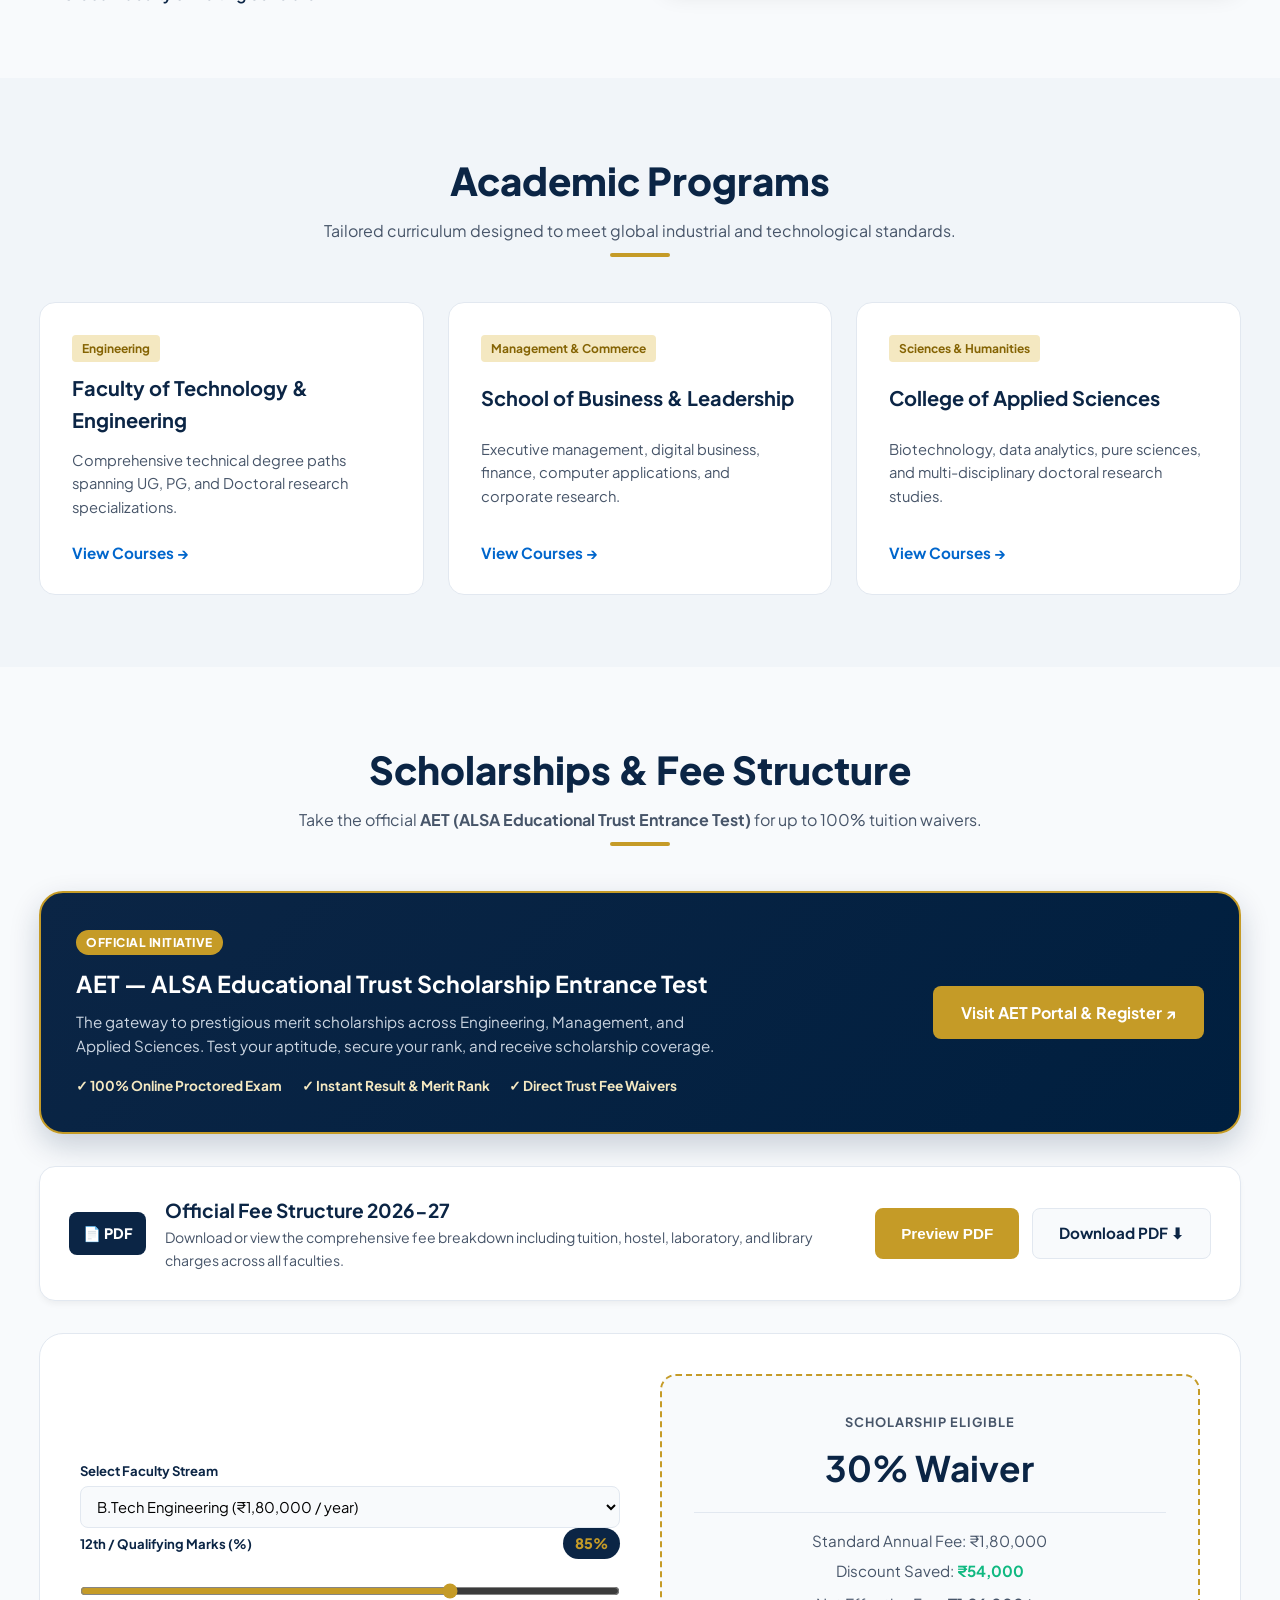
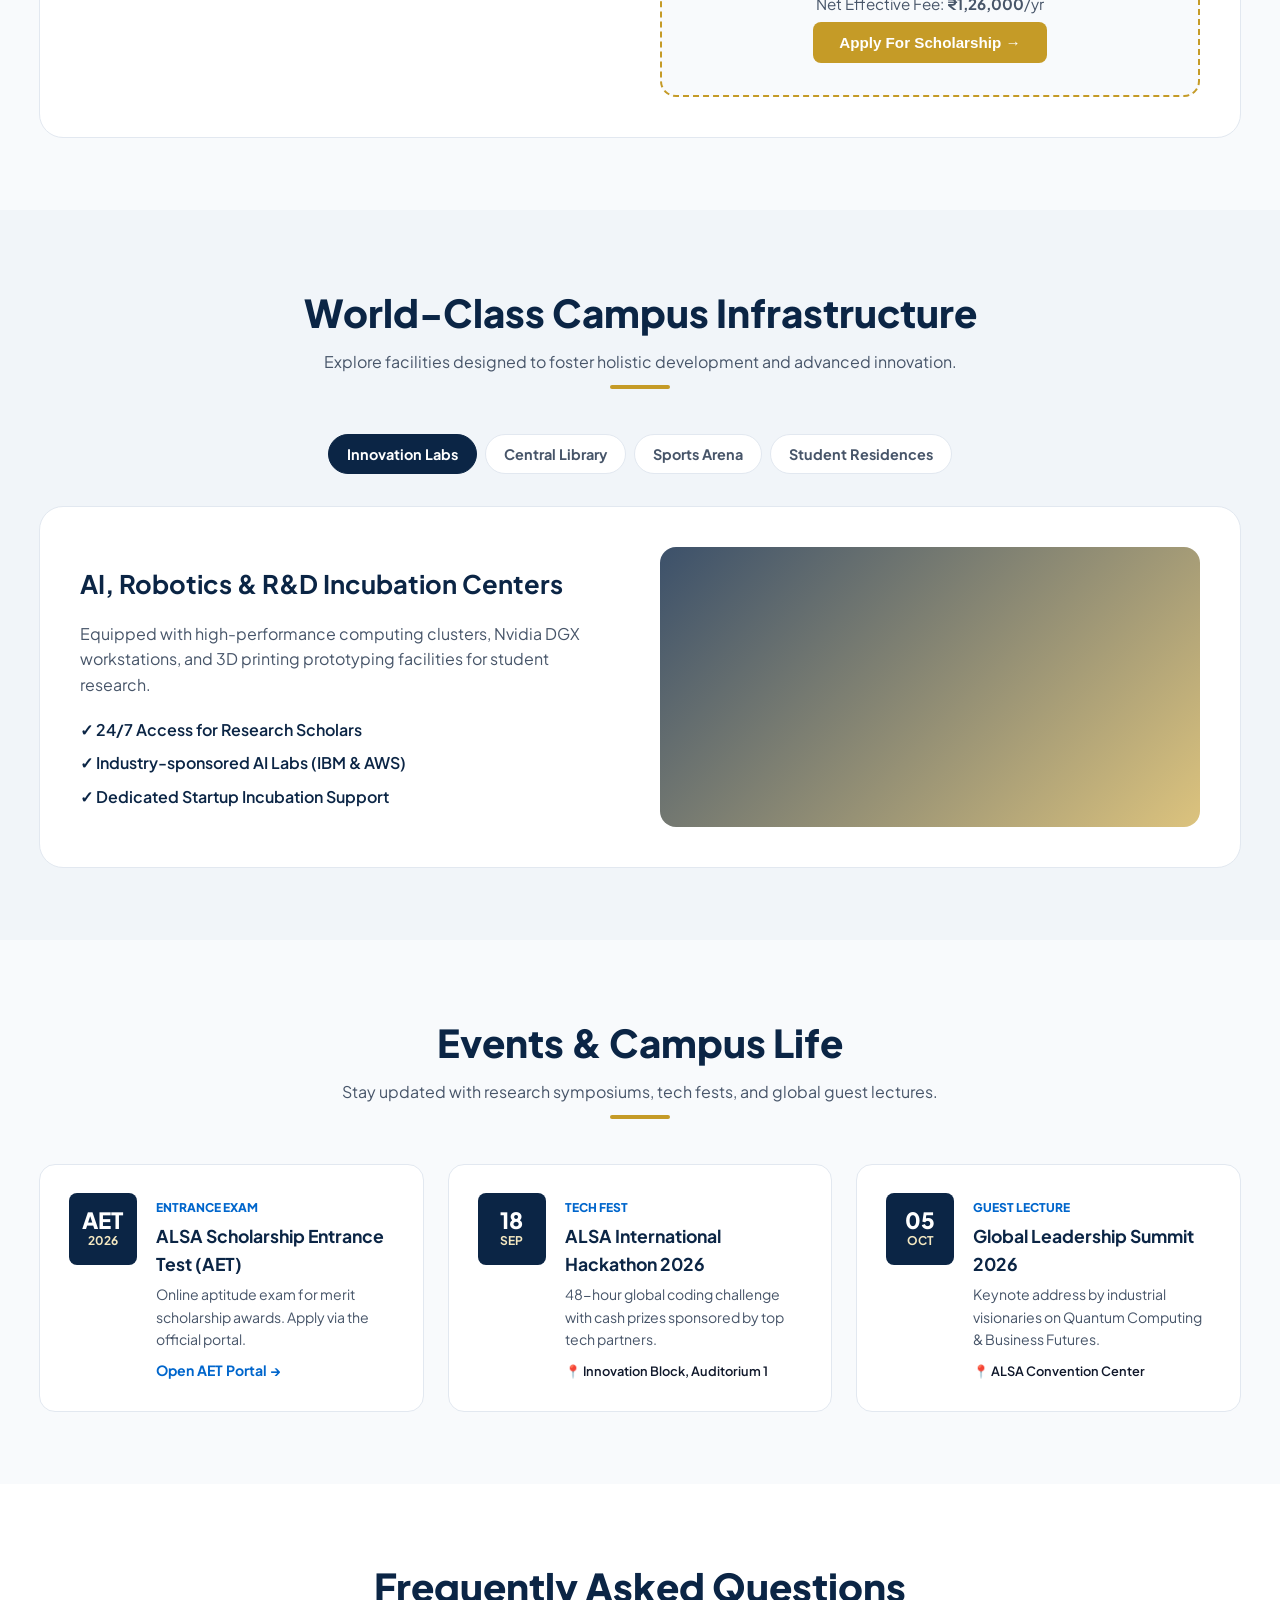
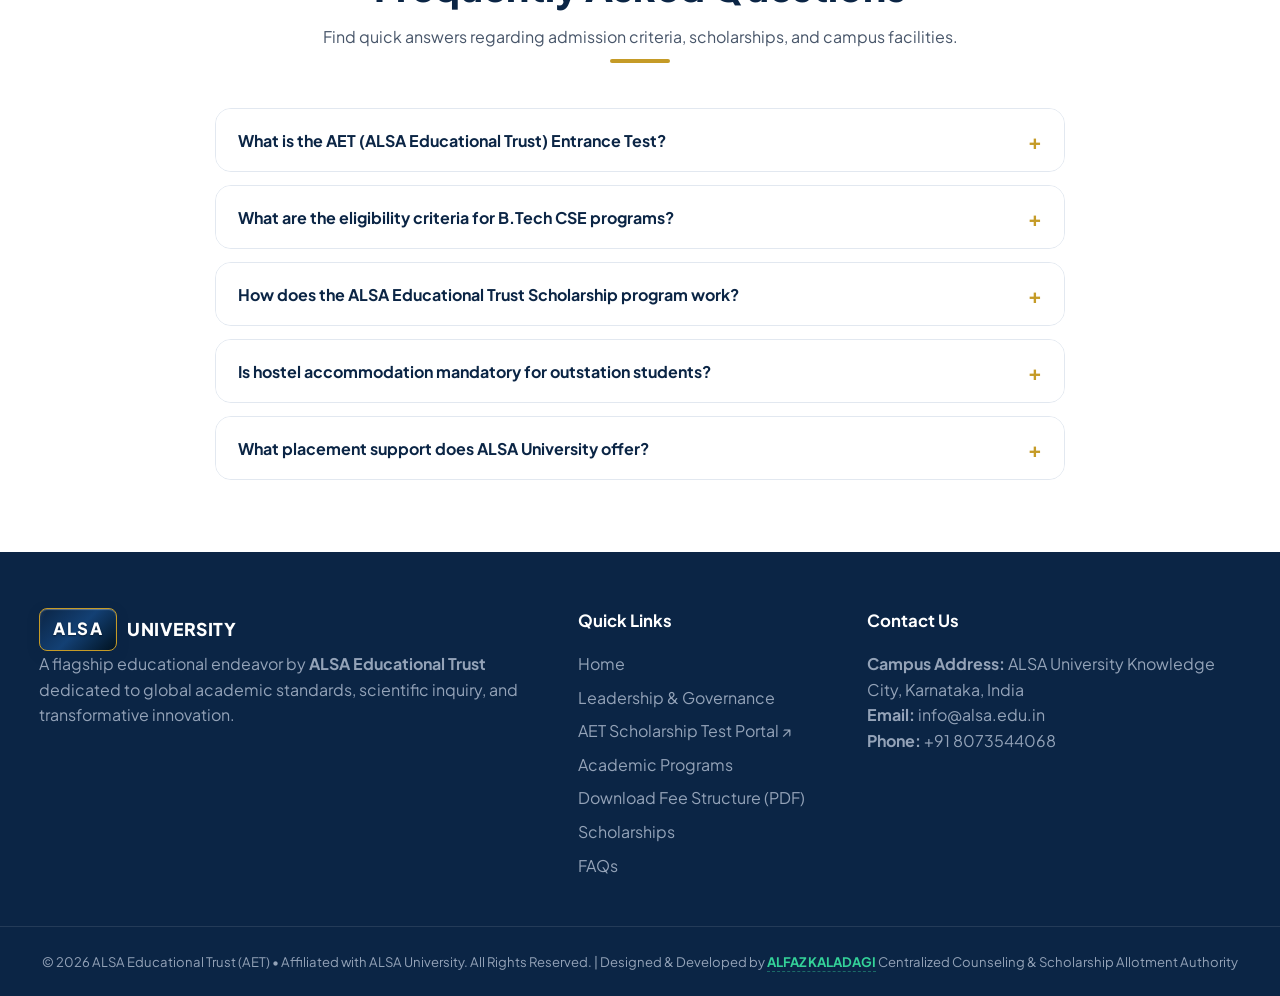
==== commit 433ef2fb: "Update index.html" ====
--- a/index.html
+++ b/index.html
@@ -760,7 +760,10 @@
       </div>
     </div>
     <div class="footer-bottom">
-      <p>&copy; 2026 ALSA University. All Rights Reserved. Managed by ALSA Educational Trust.| Designed & Developed by <a href="https://alfaz81.vercel.app/" target="_blank" rel="noopener noreferrer" class="designer-link">ALFAZ KALADAGI</a></p>
+      <div class="footer-container bottom-flex">
+        <span>&copy; 2026 ALSA Educational Trust (AET) &bull; Affiliated with ALSA University. All Rights Reserved. | Designed &amp; Developed by <a href="https://alfaz81.vercel.app/" target="_blank" rel="noopener noreferrer" class="designer-link">ALFAZ KALADAGI</a></span>
+        <span>Centralized Counseling &amp; Scholarship Allotment Authority</span>
+      </div>
     </div>
   </footer>
 
--- a/styles.css
+++ b/styles.css
@@ -1631,3 +1631,17 @@
     margin-top: 4px;
   }
 }
+.designer-link {
+  color: #34d399;
+  font-weight: 700;
+  text-decoration: none;
+  transition: all 0.2s ease;
+  border-bottom: 1px dashed rgba(52, 211, 153, 0.4);
+  padding-bottom: 1px;
+}
+
+.designer-link:hover {
+  color: #ffffff;
+  border-bottom-color: #34d399;
+  text-shadow: 0 0 8px rgba(52, 211, 153, 0.6);
+}
